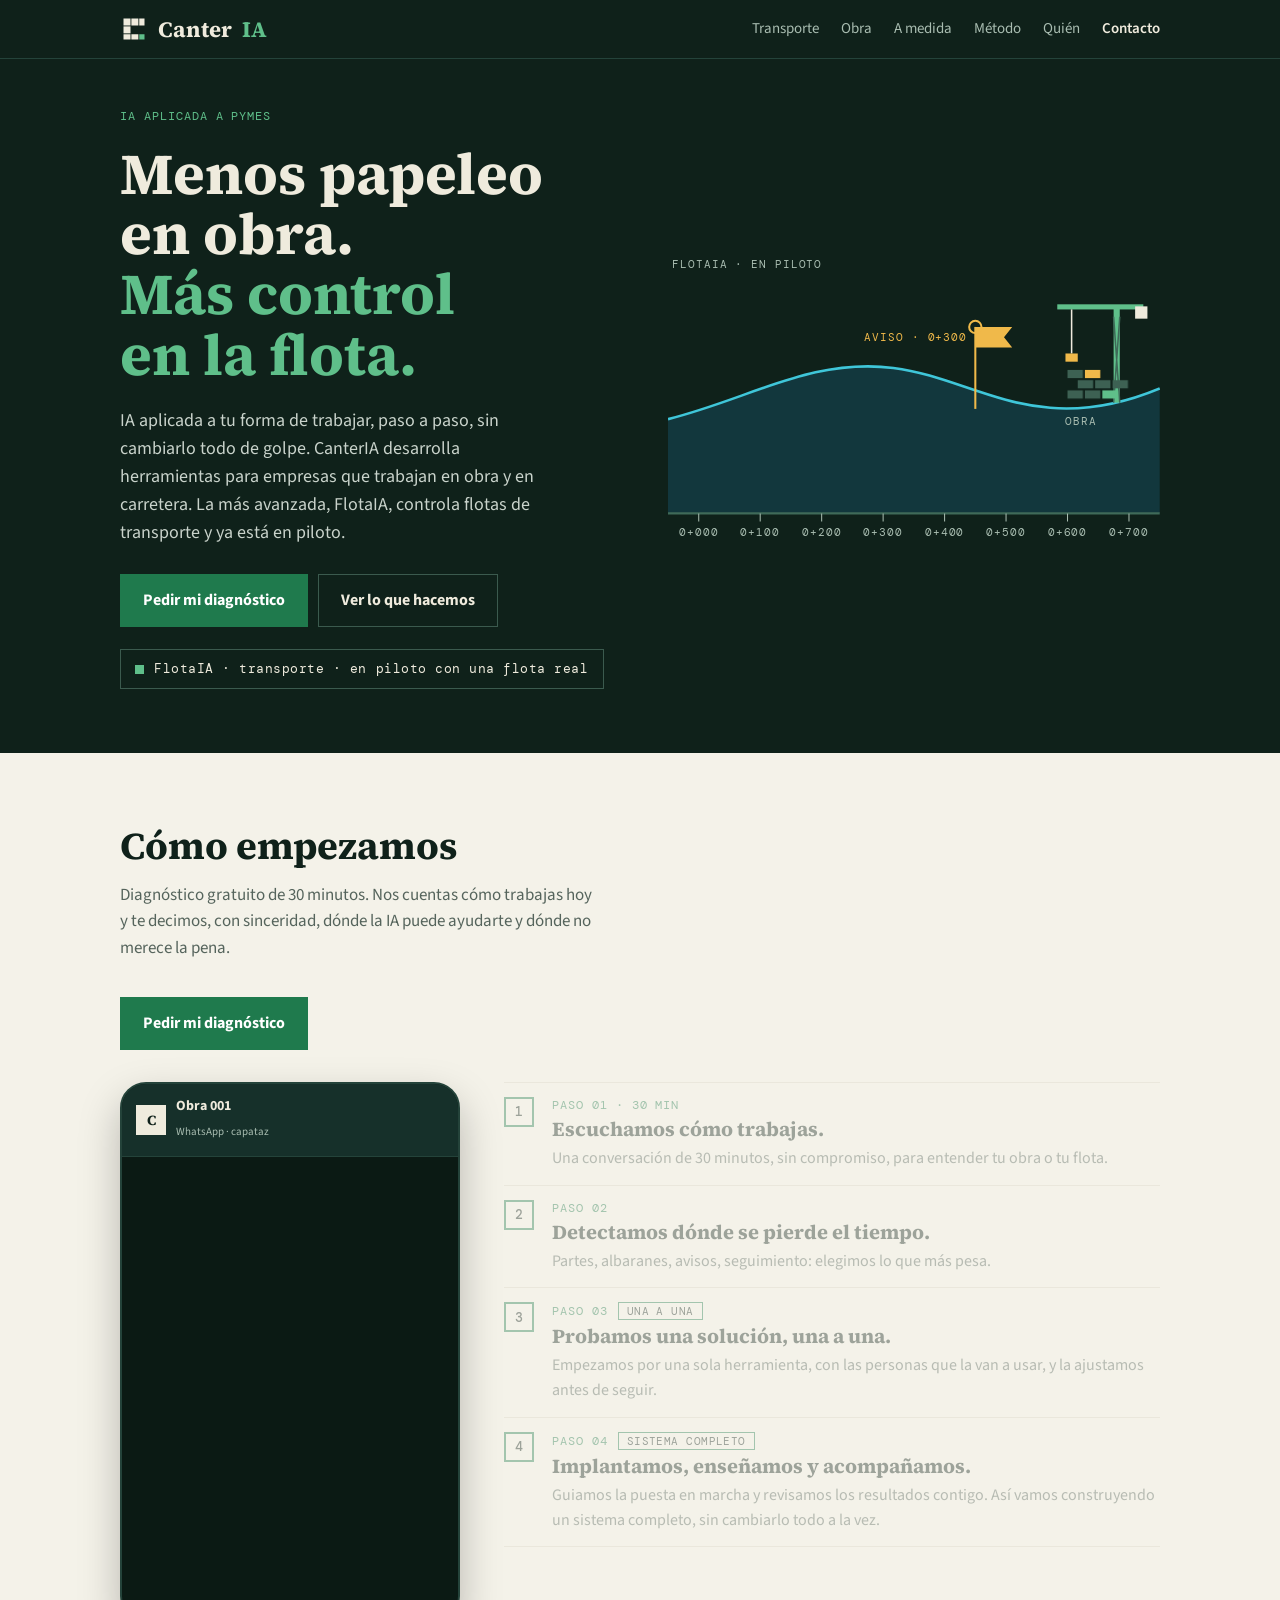
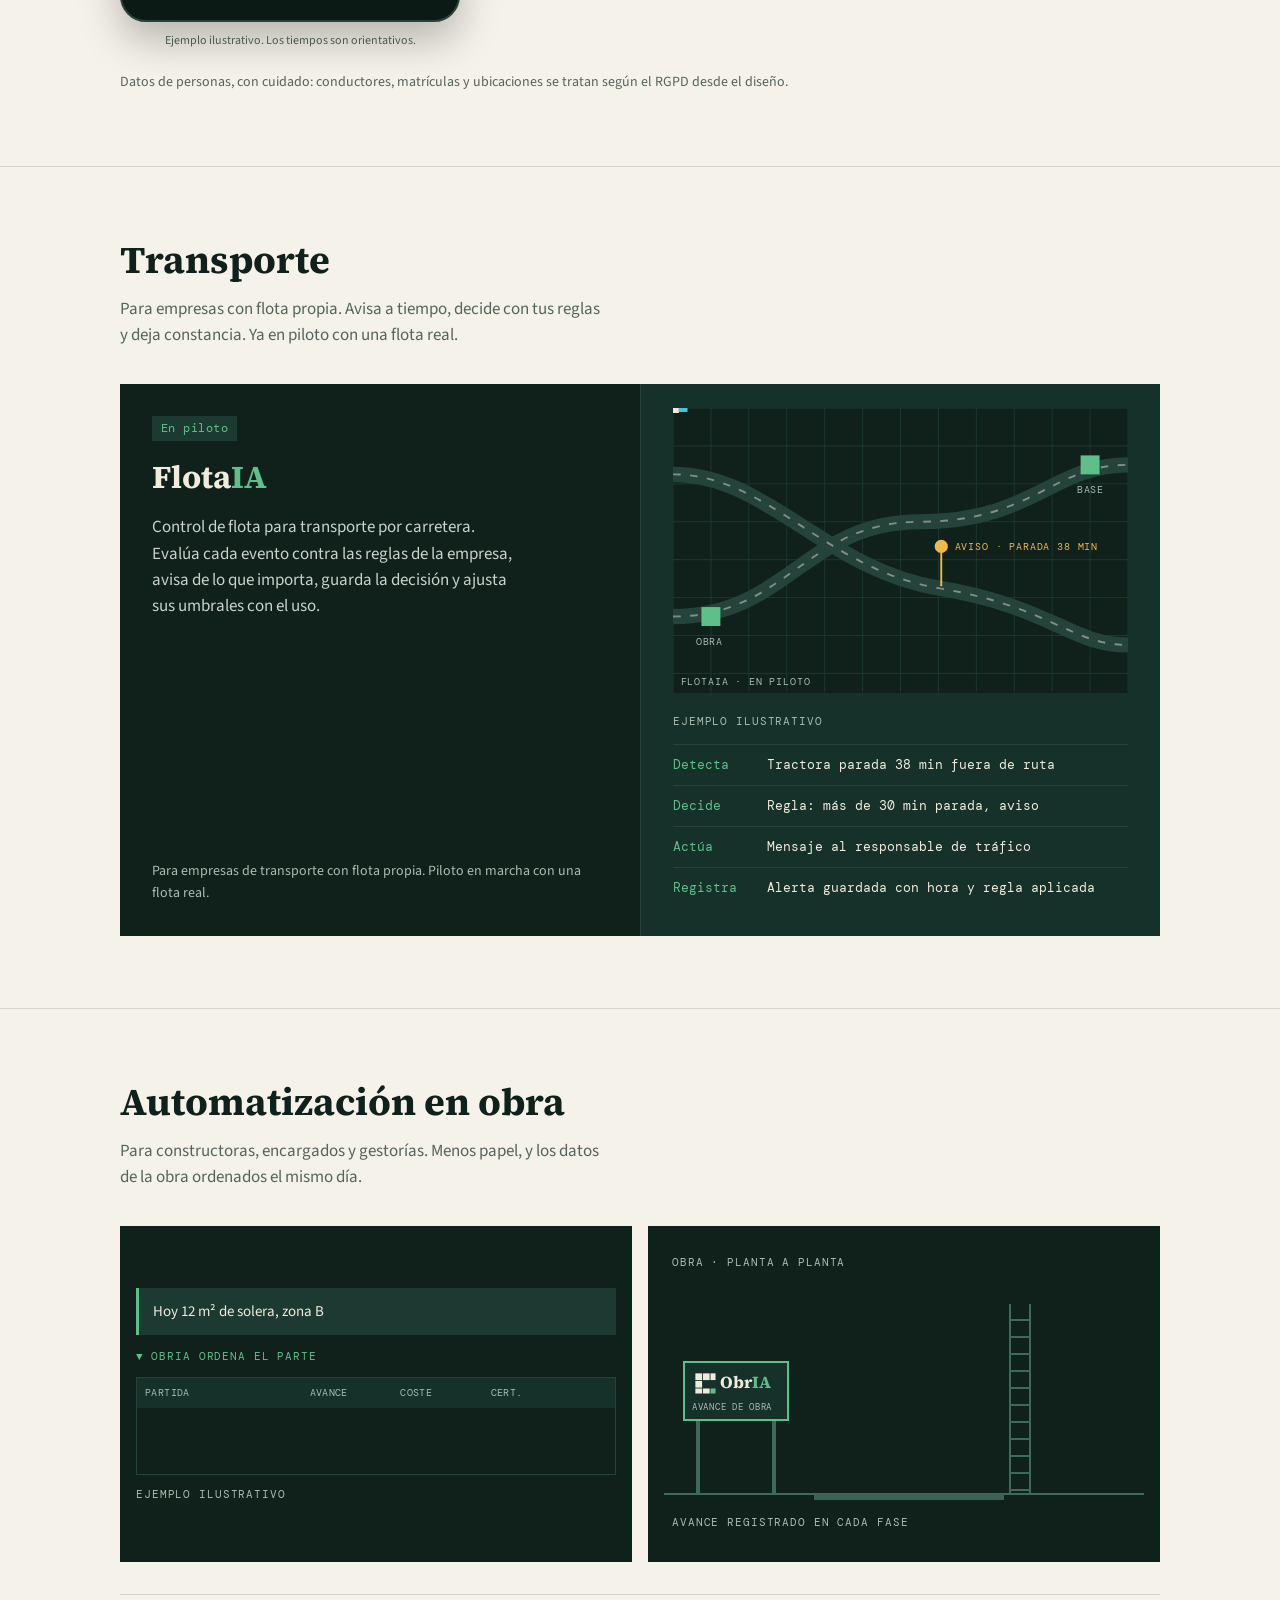
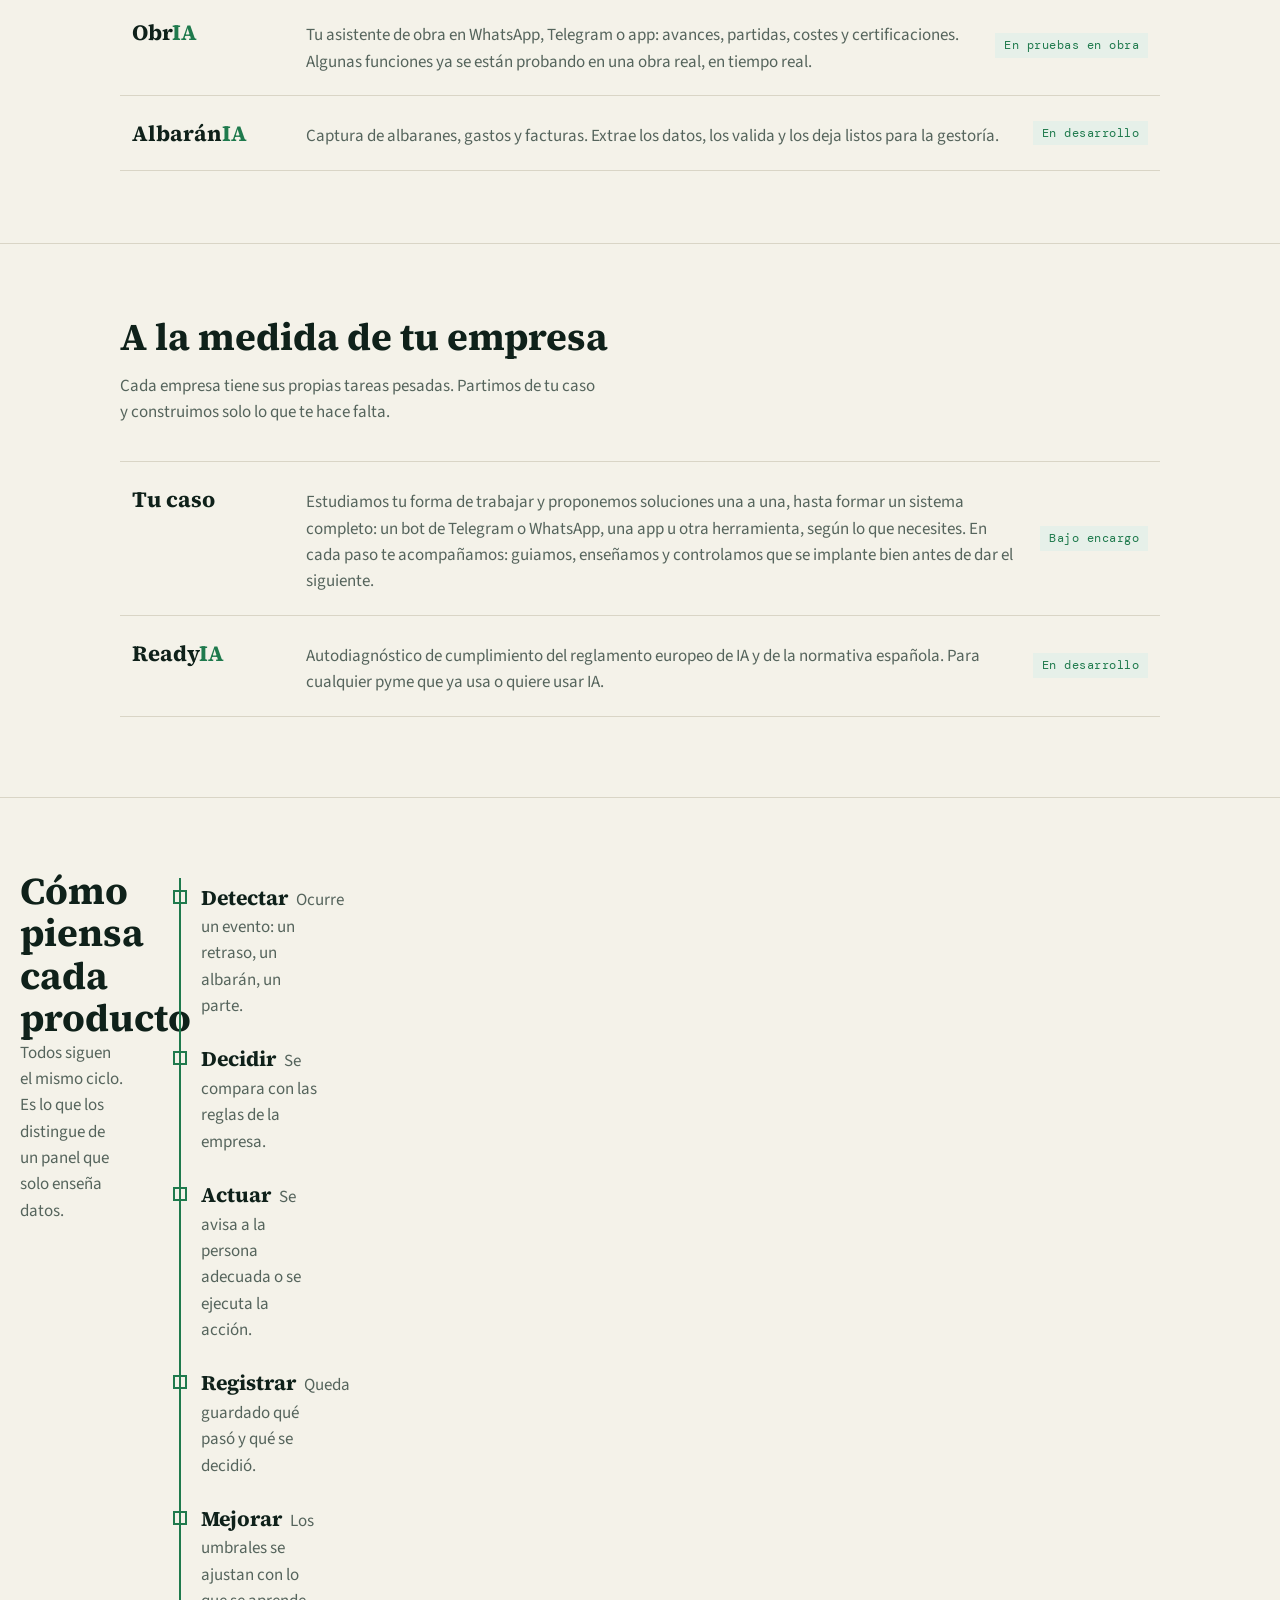
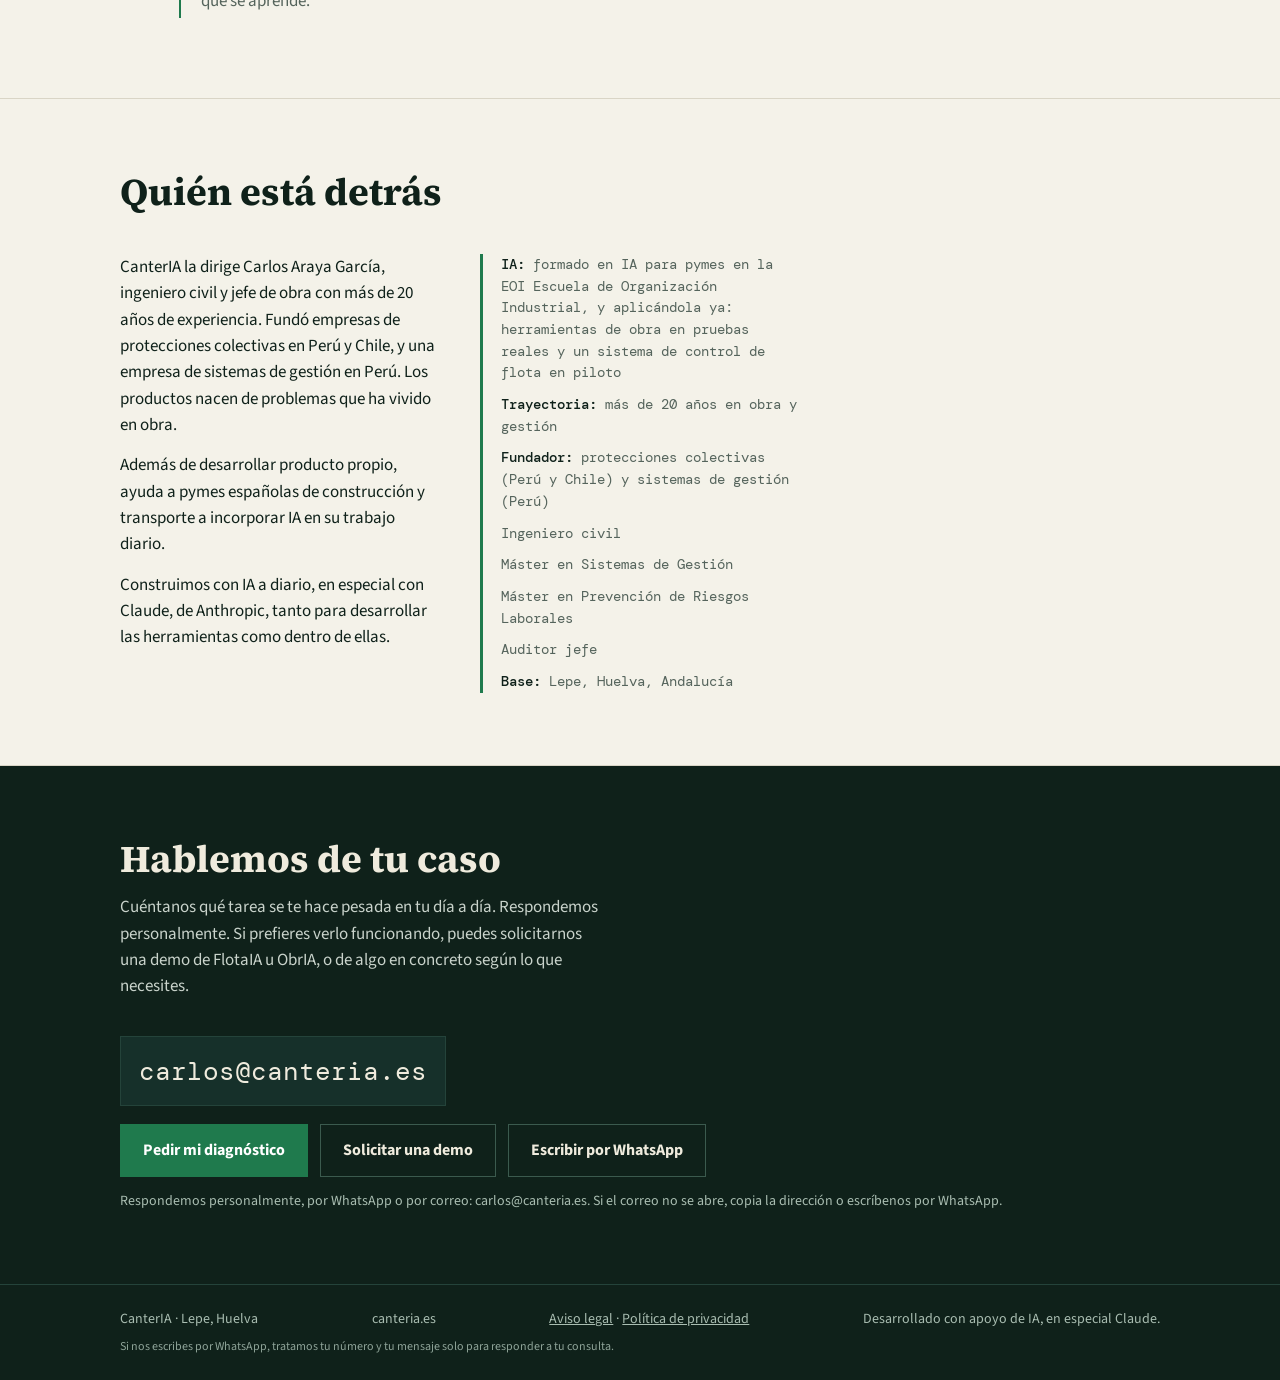
==== index.html @ fafd8ab0 "Web: sección 'Cómo empezamos' con escena animada (parte diario por WhatsApp) sincronizada con los 4 " ====
<!doctype html>
<html lang="es">
<head>
<meta charset="utf-8">
<meta name="viewport" content="width=device-width, initial-scale=1">

<style>body{margin:0}</style>
<meta name="description" content="CanterIA: inteligencia artificial aplicada a pymes. Menos papeleo en obra y más control en la flota, paso a paso y probado con quien lo usa.">
<meta name="theme-color" content="#0f211a">
<link rel="icon" type="image/svg+xml" href="data:image/svg+xml,%3Csvg xmlns=%22http://www.w3.org/2000/svg%22 viewBox=%220 0 64 64%22%3E%3Crect width=%2264%22 height=%2264%22 fill=%22%230f211a%22/%3E%3Cg fill=%22%23efebdd%22%3E%3Crect x=%228%22 y=%228%22 width=%2216%22 height=%2216%22/%3E%3Crect x=%2226%22 y=%228%22 width=%2216%22 height=%2216%22/%3E%3Crect x=%228%22 y=%2226%22 width=%2216%22 height=%2216%22/%3E%3Crect x=%228%22 y=%2244%22 width=%2216%22 height=%2212%22/%3E%3Crect x=%2226%22 y=%2244%22 width=%2216%22 height=%2212%22/%3E%3Crect x=%2244%22 y=%228%22 width=%2212%22 height=%2216%22/%3E%3Crect x=%2244%22 y=%2244%22 width=%2212%22 height=%2212%22 fill=%22%235fbf8a%22/%3E%3C/g%3E%3C/svg%3E">
<link rel="canonical" href="https://canteria.es/">
<meta property="og:type" content="website">
<meta property="og:locale" content="es_ES">
<meta property="og:site_name" content="CanterIA">
<meta property="og:title" content="CanterIA · IA aplicada a pymes">
<meta property="og:description" content="CanterIA: inteligencia artificial aplicada a pymes. Menos papeleo en obra y más control en la flota, paso a paso y probado con quien lo usa.">
<meta property="og:url" content="https://canteria.es/">
<meta property="og:image" content="https://canteria.es/og.png">
<meta property="og:image:width" content="1200">
<meta property="og:image:height" content="630">
<meta name="twitter:card" content="summary_large_image">
<title>CanterIA · IA aplicada a pymes</title>
<link rel="stylesheet" href="fonts/fonts.css">
<script>document.documentElement.classList.add('js');
(function(){ if (window.matchMedia && window.matchMedia('(prefers-reduced-motion: reduce)').matches) { var a=document.querySelectorAll('animateMotion'); for (var i=0;i<a.length;i++) a[i].parentNode.removeChild(a[i]); } })();
</script>
<style>
/* Concepto: obra y ruta. Un muro de sillares que se levanta y una ruta que lo une con la flota. Verde seguridad sobre bosque, papel cálido, esquinas rectas. */
:root {
  --bosque: #0f211a;
  --verde: #1f7a4d;
  --verde-claro: #5fbf8a;
  --cal: #efebdd;
  --bg: #f4f2e9;
  --surface: #ffffff;
  --border: #d9d5c6;
  --text: #0f211a;
  --text-2: #55645c;
  --accent-text: #1f7a4d;
  --chip-bg: #e6f0e9;
  --row-hover: #ebe8da;
  --serif: "Source Serif 4", Georgia, serif;
  --sans: "Source Sans 3", system-ui, sans-serif;
  --mono: "DM Mono", ui-monospace, monospace;
}
@media (prefers-color-scheme: dark) {
  :root:not([data-theme="light"]) {
    --bg: #0f211a; --surface: #16302a; --border: #24433a; --text: #efebdd;
    --text-2: #a9bdb1; --accent-text: #5fbf8a; --chip-bg: #1d3a32; --row-hover: #143027; color-scheme: dark;
  }
}
:root[data-theme="dark"] {
  --bg: #0f211a; --surface: #16302a; --border: #24433a; --text: #efebdd;
  --text-2: #a9bdb1; --accent-text: #5fbf8a; --chip-bg: #1d3a32; --row-hover: #143027; color-scheme: dark;
}
*, *::before, *::after { box-sizing: border-box; }
html { scroll-behavior: smooth; }
body { background: var(--bg); color: var(--text); font-family: var(--sans); font-size: 17px; line-height: 1.55; }
.wrap { max-width: 1080px; margin-inline: auto; padding-inline: 20px; }
a { color: inherit; }
:focus-visible { outline: 2px solid var(--verde-claro); outline-offset: 3px; }

/* Aparición al hacer scroll: solo se oculta si hay JS */
.js .reveal { opacity: 0; transform: translateY(14px); transition: opacity .6s ease, transform .6s ease; transition-delay: calc(var(--d, 0) * 90ms); }
.js .reveal.in { opacity: 1; transform: none; }

header.top { background: var(--bosque); color: var(--cal); position: sticky; top: env(safe-area-inset-top, 0px); z-index: 5; border-bottom: 1px solid #24433a; }
header.top .wrap { display: flex; align-items: center; justify-content: space-between; gap: 16px; padding-block: 12px; }
.logo { display: flex; align-items: center; gap: 10px; font-family: var(--serif); font-weight: 700; font-size: 22px; text-decoration: none; }
.logo svg { flex-shrink: 0; fill: var(--cal); }
.logo .acc { fill: var(--verde-claro); }
.logo b { color: var(--verde-claro); font-weight: 700; }
header.top nav { display: flex; gap: 22px; font-size: 15px; }
header.top nav a { text-decoration: none; color: #a9bdb1; transition: color .2s; }
header.top nav a:hover { color: var(--cal); }
@media (max-width: 560px) { header.top nav a:not(.cta-nav) { display: none; } }
.cta-nav { color: var(--cal) !important; font-weight: 600; }

/* Portada */
.hero { background: var(--bosque); color: var(--cal); padding-block: 48px 64px; overflow: hidden; }
.hero .wrap { display: grid; grid-template-columns: minmax(0, 1.05fr) minmax(0, 1fr); gap: 32px; align-items: center; }
@media (max-width: 820px) { .hero .wrap { grid-template-columns: minmax(0, 1fr); } }
.eyebrow { font-family: var(--mono); font-size: 12px; letter-spacing: .08em; text-transform: uppercase; color: var(--verde-claro); margin: 0 0 18px; }
.hero h1 { font-family: var(--serif); font-weight: 700; font-size: clamp(34px, 6.2vw, 58px); line-height: 1.04; margin: 0 0 22px; text-wrap: balance; }
.hero h1 span { display: block; }
.hero h1 span:last-child { color: var(--verde-claro); }
.hero p.lead { font-size: 18px; max-width: 48ch; color: #c9d3cb; margin: 0 0 28px; }
.btn { display: inline-block; background: var(--verde); color: #fff; font-weight: 700; font-size: 16px; padding: 13px 22px; text-decoration: none; border: 1px solid var(--verde); transition: background .2s, transform .2s, border-color .2s; }
.btn:hover { background: #196640; border-color: #196640; transform: translateY(-2px); }
.btn.ghost { background: transparent; color: var(--cal); border-color: #3b5a4e; }
.btn.ghost:hover { border-color: var(--cal); background: transparent; }
.hero .actions { display: flex; flex-wrap: wrap; gap: 10px; }
.scene { width: 100%; height: auto; display: block; }
.scene .blk { fill: #3d6153; transform-box: fill-box; transform-origin: center; }
.scene .blk.hi { fill: var(--verde-claro); }
.scene .blk.mid { fill: var(--verde); }
.scene .blk.amber { fill: #f0b94a; }
.scene .blk.cal { fill: #efebdd; }
.scene text { font-family: var(--mono); font-size: 11px; letter-spacing: .08em; fill: #a9bdb1; text-transform: uppercase; }
.scene .ground { stroke: #3f6a59; stroke-width: 2; }
.scene .road { fill: #1d3a30; }
.scene .center { stroke: #efebdd; opacity: .55; stroke-width: 2; stroke-dasharray: 12 14; animation: roll 1.2s linear infinite; }
.scene .trailer { fill: #efebdd; }
.scene .stripe { fill: var(--verde); }
.scene .cab { fill: #f0b94a; }
.scene .glass { fill: #0f211a; }
.scene .wheel { fill: #0f211a; stroke: #efebdd; stroke-width: 2.5; }
.scene .truck { animation: drive 13s linear infinite; }
.scene .pin { fill: #f0b94a; }
.scene .ring { fill: none; stroke: #f0b94a; stroke-width: 2; transform-box: fill-box; transform-origin: center; animation: ping 2.4s ease-out infinite; }
.scene .lead-line { stroke: #f0b94a; stroke-width: 2; }
.scene .alert-text { fill: #f0b94a; }
@keyframes lay { from { opacity: 0; transform: translateY(-14px); } to { opacity: 1; transform: none; } }
@keyframes pulse { 0%, 100% { opacity: 1; } 50% { opacity: .55; } }
@keyframes drive { from { transform: translate(-270px, 250px) scale(1.3); } to { transform: translate(520px, 250px) scale(1.3); } }
@keyframes roll { to { stroke-dashoffset: -26; } }
@keyframes ping { from { transform: scale(1); opacity: 1; } to { transform: scale(2.8); opacity: 0; } }
.js .scene .blk { animation: lay .55s cubic-bezier(.2,.7,.2,1) both; animation-delay: calc(var(--i) * 45ms + 250ms); }
.scene .blk.hi { animation-name: lay, pulse; animation-duration: .55s, 3.2s; animation-delay: calc(var(--i) * 45ms + 250ms), 2.6s; animation-iteration-count: 1, infinite; }
.flota-link { display: inline-flex; align-items: center; gap: 10px; margin-top: 22px; font-family: var(--mono); font-size: 13px; letter-spacing: .04em; color: var(--cal); text-decoration: none; border: 1px solid #3b5a4e; padding: 9px 14px; transition: border-color .2s, transform .2s; }
.flota-link:hover { border-color: var(--verde-claro); transform: translateX(3px); }
.flota-link i { width: 9px; height: 9px; background: var(--verde-claro); display: inline-block; }

section { padding-block: 72px; }
section + section { border-top: 1px solid var(--border); }
h2 { font-family: var(--serif); font-size: clamp(26px, 4.5vw, 38px); line-height: 1.12; margin: 0 0 14px; text-wrap: balance; }
.sub { color: var(--text-2); max-width: 60ch; margin: 0 0 36px; }

/* Qué hacemos: frase a la izquierda, tres líneas a la derecha */
.split { display: grid; grid-template-columns: minmax(0, 5fr) minmax(0, 7fr); gap: 48px; align-items: start; }
@media (max-width: 820px) { .split { grid-template-columns: minmax(0, 1fr); gap: 24px; } }
.split h2 { margin: 0; }
.lines > div { padding-block: 20px; border-top: 1px solid var(--border); }
.lines > div:first-child { border-top: 3px solid var(--verde); }
.lines strong { font-family: var(--serif); font-size: 20px; display: block; margin-bottom: 4px; }
.lines p { margin: 0; color: var(--text-2); max-width: 54ch; }

/* Producto principal con ejemplo */
.feature { display: grid; grid-template-columns: minmax(0, 1fr) minmax(0, 1fr); gap: 0; background: var(--bosque); color: var(--cal); }
@media (max-width: 820px) { .feature { grid-template-columns: minmax(0, 1fr); } }
.feature .txt { padding: 32px; display: flex; flex-direction: column; gap: 12px; }
.feature h3 { font-family: var(--serif); font-size: 32px; margin: 0; }
.feature h3 b { color: var(--verde-claro); font-weight: 700; }
.feature p { margin: 0; color: #c9d3cb; max-width: 46ch; }
.chip { align-self: flex-start; font-family: var(--mono); font-size: 12px; letter-spacing: .04em; padding: 3px 9px; background: var(--chip-bg); color: var(--accent-text); white-space: nowrap; }
.feature .chip { background: #1d3a32; color: var(--verde-claro); }
.feature .for { font-size: 14px; color: #a9bdb1; margin-top: auto; padding-top: 8px; }
.log .mapa { margin: -4px 0 20px; background: #0f211a; }
.log { background: #16302a; border-left: 1px solid #24433a; padding: 28px 32px; font-family: var(--mono); font-size: 13px; }
@media (max-width: 820px) { .log { border-left: 0; border-top: 1px solid #24433a; } }
.log .cap { color: #a9bdb1; letter-spacing: .08em; text-transform: uppercase; font-size: 11px; margin-bottom: 14px; }
.log .row { display: grid; grid-template-columns: 82px minmax(0, 1fr); gap: 12px; padding-block: 10px; border-top: 1px solid #24433a; }
.log .row:first-of-type { border-top: 0; }
.log .k { color: var(--verde-claro); }
.log .v { color: var(--cal); overflow-wrap: anywhere; }


.oa-grid { display: grid; grid-template-columns: minmax(0, 1fr) minmax(0, 1fr); gap: 16px; margin-bottom: 32px; }
@media (max-width: 820px) { .oa-grid { grid-template-columns: minmax(0, 1fr); } }
.oa-panel { background: var(--bosque); color: var(--cal); padding: 18px 16px; display: flex; align-items: center; justify-content: center; overflow: hidden; }
.oa-panel svg { width: 100%; height: auto; display: block; }
.oa-panel .t { font: 11px var(--mono); letter-spacing: .08em; fill: #a9bdb1; text-transform: uppercase; }
.oa-panel .chat { width: 100%; }
.oa-panel .bub { background: #1d3a32; border-left: 3px solid var(--verde-claro); padding: 12px 14px; font-size: 15px; display: block; max-width: 100%; }
.oa-panel .typ { display: block; overflow: hidden; white-space: nowrap; animation: ty 9s steps(28) infinite; }
@keyframes ty { 0% { width: 0; } 25%, 100% { width: 100%; } }
.oa-panel .arrow { font: 11px var(--mono); letter-spacing: .08em; text-transform: uppercase; color: var(--verde-claro); margin: 14px 0; }
.oa-panel .tbl { font: 13px var(--mono); border: 1px solid #24433a; }
.oa-panel .th, .oa-panel .tr { display: grid; grid-template-columns: 1.5fr .8fr .8fr 1.1fr; gap: 6px; padding: 9px 8px; font-size: 11px; }
.oa-panel .th { color: #a9bdb1; text-transform: uppercase; font-size: 9.5px; letter-spacing: .04em; background: #16302a; }
.oa-panel .tr { border-top: 1px solid #24433a; opacity: 0; animation: rw 9s ease infinite; }
.oa-panel .r2 { animation-delay: 1.4s; }
.oa-panel .pend { color: #f0b94a; } .oa-panel .ok { color: var(--verde-claro); }
@keyframes rw { 0%, 22% { opacity: 0; transform: translateY(8px); } 32%, 92% { opacity: 1; transform: none; } 100% { opacity: 0; } }
.oa-panel .cap { font: 11px var(--mono); letter-spacing: .08em; text-transform: uppercase; color: #a9bdb1; margin-top: 12px; }
@media (prefers-reduced-motion: reduce) { .oa-panel .typ { animation: none; width: auto; } .oa-panel .tr { animation: none; opacity: 1; } }

/* Resto de productos en filas */
.rows { margin-top: 8px; }
.prow { display: grid; grid-template-columns: 150px minmax(0, 1fr) auto; gap: 8px 24px; align-items: baseline; padding: 20px 12px; border-bottom: 1px solid var(--border); transition: background .25s, padding-left .25s; }
.prow:first-child { border-top: 1px solid var(--border); }
.prow:hover { background: var(--row-hover); padding-left: 20px; }
.prow h3 { font-family: var(--serif); font-size: 22px; margin: 0; }
.prow h3 b { color: var(--accent-text); font-weight: 700; }
.prow p { margin: 0; color: var(--text-2); }
.prow .chip { align-self: center; }
@media (max-width: 640px) { .prow { grid-template-columns: minmax(0, 1fr); gap: 6px; } .prow .chip { order: -1; } }

/* Método: línea vertical que se dibuja */
.steps { list-style: none; margin: 0; padding: 0 0 0 28px; position: relative; max-width: 640px; }
.steps::before { content: ""; position: absolute; left: 6px; top: 8px; bottom: 8px; width: 2px; background: var(--border); }
.steps::after { content: ""; position: absolute; left: 6px; top: 8px; bottom: 8px; width: 2px; background: var(--verde); transform: scaleY(0); transform-origin: top; transition: transform 1.6s ease .2s; }
.steps.in::after { transform: scaleY(1); }
html:not(.js) .steps::after { transform: scaleY(1); }
.steps li { position: relative; padding-block: 12px; }
.steps li::before { content: ""; position: absolute; left: -28px; top: 20px; width: 14px; height: 14px; background: var(--bg); border: 2px solid var(--verde); }
.steps strong { font-family: var(--serif); font-size: 21px; margin-right: 8px; }
.steps span { color: var(--text-2); }

/* Método: escena animada (móvil con WhatsApp + 4 pasos) en el CSS de #metodo */
.about { display: grid; grid-template-columns: repeat(auto-fit, minmax(280px, 1fr)); gap: 40px; align-items: start; }
.about h2 { grid-column: 1 / -1; margin: 0; }
.about p { margin: 0 0 14px; max-width: 58ch; }
.facts { border-left: 3px solid var(--verde); padding-left: 18px; font-family: var(--mono); font-size: 14px; color: var(--text-2); display: grid; gap: 10px; }
.facts b { color: var(--text); font-weight: 500; }

.contact { background: var(--bosque); color: var(--cal); }
.contact h2 { color: var(--cal); }
.contact .sub { color: #c9d3cb; }
.mail { font-family: var(--mono); font-size: clamp(18px, 4vw, 26px); background: #16302a; border: 1px solid #24433a; padding: 14px 18px; display: inline-block; max-width: 100%; overflow-wrap: anywhere; text-decoration: none; color: var(--cal); transition: border-color .2s, transform .2s; }
.mail:hover { border-color: var(--verde-claro); transform: translateY(-2px); }
.contact .note { font-size: 14px; color: #a9bdb1; margin: 14px 0 0; }
footer { background: var(--bosque); color: #a9bdb1; font-size: 14px; padding-block: 24px; border-top: 1px solid #24433a; }
footer .wrap { display: flex; flex-wrap: wrap; gap: 8px 24px; justify-content: space-between; }
footer .wa-legal { flex: 0 0 100%; font-size: 12px; line-height: 1.4; color: #8ea398; }

@media (prefers-reduced-motion: reduce) {
  html { scroll-behavior: auto; }
  .js .reveal { opacity: 1; transform: none; transition: none; }
  .js .scene .blk, .scene .blk.hi, .scene .truck, .scene .center, .scene .ring { animation: none; }
  .scene .truck { transform: translate(130px, 250px) scale(1.3); }
  .steps::after { transition: none; transform: scaleY(1); }
  .btn, .mail, .prow { transition: none; }
}

#metodo{display:grid;gap:28px;align-items:start;margin-top:8px}
@media(min-width:820px){#metodo{grid-template-columns:340px minmax(0,1fr);gap:44px}}
#metodo .phone{--surface:#16302a;--border:#24433a;--t2:#a9bdb1;--cal:#efebdd;--vc:#5fbf8a;--v:#1f7a4d;--am:#f0b94a;--bosque:#0f211a;--text:#efebdd;position:relative;width:100%;max-width:340px;height:540px;margin:0 auto;background:#0b1a14;color:var(--cal);border:2px solid var(--border);border-radius:26px;overflow:hidden;box-shadow:0 18px 40px rgba(0,0,0,.25)}
#metodo .top{display:flex;gap:10px;align-items:center;padding:12px 14px;background:var(--surface);border-bottom:1px solid var(--border)}
#metodo .top b{display:block;font-size:14px}#metodo .top small{color:var(--t2);font-size:11px}
#metodo .av{width:30px;height:30px;background:var(--cal);color:var(--bosque);display:grid;place-items:center;font:700 14px var(--serif)}
#metodo .hudrow{position:absolute;right:12px;top:48px;height:16px;width:140px;pointer-events:none}
#metodo .hud{position:absolute;right:0;top:0;font:500 10px var(--mono);letter-spacing:.1em;color:var(--vc);opacity:0}
#metodo .b{position:absolute;left:14px;right:14px;background:var(--surface);border:1px solid var(--border);padding:10px 12px;font-size:13.5px;opacity:0}
#metodo .b p{margin:8px 0 0;color:var(--cal)}
#metodo .b1{top:76px;border-radius:12px 12px 12px 2px}
#metodo .b2{top:190px;width:150px;right:auto;border-radius:12px 12px 12px 2px}
#metodo .b2 small{display:block;margin-top:6px;color:var(--t2);font-size:11px}
#metodo .voice{display:flex;align-items:center;gap:8px}#metodo .voice small{color:var(--t2);font:11px var(--mono)}
#metodo .play{width:0;height:0;border-left:11px solid var(--vc);border-top:7px solid transparent;border-bottom:7px solid transparent}
#metodo .wave{display:flex;align-items:center;gap:2px;height:20px;flex:1}
#metodo .wave i{display:block;width:3px;background:var(--vc);animation:mt_w 1s ease-in-out infinite}
@keyframes mt_w{0%,100%{transform:scaleY(.45)}50%{transform:scaleY(1)}}
#metodo .alb{background:var(--cal);color:var(--bosque);padding:8px;display:grid;gap:5px;transform:rotate(-2deg)}
#metodo .alb b{font:500 10px var(--mono);letter-spacing:.1em}#metodo .alb i{display:block;height:4px;background:#9aa597;width:100%}
#metodo .hl{padding:0 3px}
#metodo .tag{position:absolute;left:14px;right:14px;top:300px;border:1px dashed var(--am);color:var(--am);padding:10px 12px;font-size:13px;opacity:0}
#metodo .tag b{font:500 15px var(--mono)}
#metodo .dots{position:absolute;left:14px;top:300px;display:flex;gap:5px;background:var(--surface);padding:10px 14px;border:1px solid var(--border);opacity:0}
#metodo .dots i{width:7px;height:7px;background:var(--vc);animation:mt_dt .8s infinite}#metodo .dots i:nth-child(2){animation-delay:.15s}#metodo .dots i:nth-child(3){animation-delay:.3s}
@keyframes mt_dt{0%,100%{opacity:.25}50%{opacity:1}}
#metodo .card{position:absolute;left:14px;right:14px;top:290px;opacity:0}
#metodo .cu{background:var(--cal);color:var(--bosque);padding:10px 14px 34px;position:relative;box-shadow:0 8px 20px rgba(0,0,0,.3)}
#metodo .ct{display:flex;justify-content:space-between;align-items:center;margin-bottom:6px;border-bottom:2px solid var(--bosque);padding-bottom:6px}
#metodo .ct b{font:500 12px var(--mono);letter-spacing:.12em}#metodo .ms{font:11px var(--mono);color:var(--v);opacity:0}
#metodo .rw{display:flex;justify-content:space-between;margin:0;padding:5px 0;border-bottom:1px solid #cfcab8;font-size:13.5px;opacity:0;color:var(--bosque)}
#metodo .rw span{color:#4d5a50}#metodo .rw b{font-weight:600}
#metodo .stamp{position:absolute;right:12px;bottom:6px;border:2px solid var(--v);color:var(--v);font:500 12px var(--mono);padding:1px 8px;transform:rotate(-8deg);opacity:0}
#metodo .chips{position:absolute;left:14px;right:14px;top:326px;display:grid;grid-template-columns:1fr 1fr;gap:8px}
#metodo .chip2{background:var(--surface);border:1px solid var(--vc);padding:8px 10px;font:12px var(--mono);opacity:0;display:flex;gap:8px;align-items:center}
#metodo .chip2::before{content:"";width:8px;height:8px;background:var(--vc)}
#metodo .kpi{position:absolute;left:14px;right:14px;top:420px;background:var(--surface);border:1px solid var(--border);padding:12px 14px;opacity:0}
#metodo .kl{display:flex;justify-content:space-between;font-size:13px;color:var(--t2);margin-bottom:8px}#metodo .kl b{font:500 22px var(--mono);color:var(--cal);margin-left:4px}
#metodo .ahora b{color:var(--vc)}
#metodo .trk{height:10px;background:#0b1a14}#metodo .bar{height:100%;width:100%;background:var(--vc)}
#metodo .pasos{list-style:none;margin:0;padding:0}
#metodo .paso{display:grid;grid-template-columns:34px minmax(0,1fr);gap:14px;padding:14px 0;border-top:1px solid var(--border)}#metodo .paso:last-child{border-bottom:1px solid var(--border)}
#metodo .n{width:30px;height:30px;border:2px solid var(--verde);display:grid;place-items:center;font:500 13px var(--mono)}
#metodo .tag2{font:12px var(--mono);letter-spacing:.08em;text-transform:uppercase;color:var(--accent-text);margin:0 0 4px;display:flex;gap:10px;align-items:center;flex-wrap:wrap}
#metodo .chip{border:1px solid var(--verde);padding:1px 8px;font-size:11px;color:var(--text);background:none}
#metodo h3{font-family:var(--serif);font-size:20px;line-height:1.25;margin:0 0 4px}#metodo .d{margin:0;color:var(--text-2);font-size:16px}
#metodo .ej{margin:10px auto 0;max-width:340px;font-size:12px;color:var(--text-2);text-align:center}
#metodo .b,#metodo .hl,#metodo .hd,#metodo .tag,#metodo .dots,#metodo .card,#metodo .cu,#metodo .rw,#metodo .stamp,#metodo .ms,#metodo .chip2,#metodo .kpi,#metodo .bar,#metodo .hud,#metodo .paso,#metodo .n{animation-duration:28.0s;animation-iteration-count:infinite;animation-fill-mode:both;animation-timing-function:linear}
.js #metodo:not(.in) *{animation-play-state:paused}
@media(prefers-reduced-motion:reduce){#metodo *{animation:none!important}
#metodo .b,#metodo .tag,#metodo .dots,#metodo .hud{display:none}#metodo .cu{transform:translateY(-212px)}#metodo .card,#metodo .rw,#metodo .ms,#metodo .stamp,#metodo .chip2,#metodo .kpi{opacity:1}#metodo .bar{width:5%}#metodo .paso{opacity:1}}
@keyframes mt_b1{0.000%{opacity:0;transform:translateY(10px)}2.143%{opacity:0;transform:translateY(10px)}3.929%{opacity:1;transform:none}68.929%{opacity:1;transform:none}70.357%{opacity:0;transform:translateY(10px)}100.000%{opacity:0;transform:translateY(10px)}}@keyframes mt_b2{0.000%{opacity:0;transform:translateY(10px)}11.429%{opacity:0;transform:translateY(10px)}13.214%{opacity:1;transform:none}68.929%{opacity:1;transform:none}70.357%{opacity:0;transform:translateY(10px)}100.000%{opacity:0;transform:translateY(10px)}}@keyframes mt_h1{0.000%{background:transparent;color:inherit}25.000%{background:transparent;color:inherit}26.429%{background:#f0b94a;color:#0f211a}46.429%{background:#f0b94a;color:#0f211a}47.857%{background:transparent;color:inherit}100.000%{background:transparent;color:inherit}}@keyframes mt_h2{0.000%{background:transparent;color:inherit}28.214%{background:transparent;color:inherit}29.643%{background:#f0b94a;color:#0f211a}46.429%{background:#f0b94a;color:#0f211a}47.857%{background:transparent;color:inherit}100.000%{background:transparent;color:inherit}}@keyframes mt_h3{0.000%{background:transparent;color:inherit}31.429%{background:transparent;color:inherit}32.857%{background:#f0b94a;color:#0f211a}46.429%{background:#f0b94a;color:#0f211a}47.857%{background:transparent;color:inherit}100.000%{background:transparent;color:inherit}}@keyframes mt_hd{0.000%{opacity:0;transform:translateY(8px)}35.000%{opacity:0;transform:translateY(8px)}36.786%{opacity:1;transform:none}47.143%{opacity:1;transform:none}48.571%{opacity:0;transform:translateY(8px)}100.000%{opacity:0;transform:translateY(8px)}}@keyframes mt_tag{0.000%{opacity:0;transform:translateY(8px)}35.000%{opacity:0;transform:translateY(8px)}36.786%{opacity:1;transform:none}47.143%{opacity:1;transform:none}48.571%{opacity:0;transform:translateY(8px)}100.000%{opacity:0;transform:translateY(8px)}}@keyframes mt_dots{0.000%{opacity:0}47.143%{opacity:0}47.857%{opacity:1}50.714%{opacity:1}52.143%{opacity:0}100.000%{opacity:0}}@keyframes mt_card{0.000%{opacity:0;transform:translateY(8px)}50.357%{opacity:0;transform:translateY(8px)}52.143%{opacity:1;transform:translateY(0)}98.214%{opacity:1;transform:translateY(0)}99.643%{opacity:0;transform:translateY(8px)}100.000%{opacity:0;transform:translateY(8px)}}@keyframes mt_cardup{0.000%{transform:translateY(0)}50.357%{transform:translateY(0)}70.000%{transform:translateY(0)}73.571%{transform:translateY(-212px)}98.214%{transform:translateY(-212px)}100.000%{transform:translateY(0)}}@keyframes mt_r0{0.000%{opacity:0}53.214%{opacity:0}54.464%{opacity:1}98.214%{opacity:1}99.643%{opacity:0}100.000%{opacity:0}}@keyframes mt_r1{0.000%{opacity:0}56.071%{opacity:0}57.321%{opacity:1}98.214%{opacity:1}99.643%{opacity:0}100.000%{opacity:0}}@keyframes mt_r2{0.000%{opacity:0}58.929%{opacity:0}60.179%{opacity:1}98.214%{opacity:1}99.643%{opacity:0}100.000%{opacity:0}}@keyframes mt_r3{0.000%{opacity:0}61.786%{opacity:0}63.036%{opacity:1}98.214%{opacity:1}99.643%{opacity:0}100.000%{opacity:0}}@keyframes mt_r4{0.000%{opacity:0}64.643%{opacity:0}65.893%{opacity:1}98.214%{opacity:1}99.643%{opacity:0}100.000%{opacity:0}}@keyframes mt_stamp{0.000%{opacity:0;transform:scale(2)}67.500%{opacity:0;transform:scale(2)}68.571%{opacity:1;transform:scale(1)}98.214%{opacity:1;transform:scale(1)}99.643%{opacity:0;transform:scale(2)}100.000%{opacity:0;transform:scale(2)}}@keyframes mt_ms{0.000%{opacity:0}67.857%{opacity:0}68.929%{opacity:1}98.214%{opacity:1}99.643%{opacity:0}100.000%{opacity:0}}@keyframes mt_c0{0.000%{opacity:0;transform:translateY(10px)}75.000%{opacity:0;transform:translateY(10px)}76.429%{opacity:1;transform:none}98.214%{opacity:1;transform:none}99.643%{opacity:0;transform:translateY(10px)}100.000%{opacity:0;transform:translateY(10px)}}@keyframes mt_c1{0.000%{opacity:0;transform:translateY(10px)}77.143%{opacity:0;transform:translateY(10px)}78.571%{opacity:1;transform:none}98.214%{opacity:1;transform:none}99.643%{opacity:0;transform:translateY(10px)}100.000%{opacity:0;transform:translateY(10px)}}@keyframes mt_c2{0.000%{opacity:0;transform:translateY(10px)}79.286%{opacity:0;transform:translateY(10px)}80.714%{opacity:1;transform:none}98.214%{opacity:1;transform:none}99.643%{opacity:0;transform:translateY(10px)}100.000%{opacity:0;transform:translateY(10px)}}@keyframes mt_c3{0.000%{opacity:0;transform:translateY(10px)}81.429%{opacity:0;transform:translateY(10px)}82.857%{opacity:1;transform:none}98.214%{opacity:1;transform:none}99.643%{opacity:0;transform:translateY(10px)}100.000%{opacity:0;transform:translateY(10px)}}@keyframes mt_kpi{0.000%{opacity:0;transform:translateY(10px)}84.286%{opacity:0;transform:translateY(10px)}86.429%{opacity:1;transform:none}98.214%{opacity:1;transform:none}99.643%{opacity:0;transform:translateY(10px)}100.000%{opacity:0;transform:translateY(10px)}}@keyframes mt_bar{0.000%{width:100%}84.286%{width:100%}90.000%{width:5%}98.214%{width:5%}100.000%{width:100%}}@keyframes mt_pulsek{0.000%{box-shadow:0 0 0 0 rgba(95,191,138,0)}90.000%{box-shadow:0 0 0 0 rgba(95,191,138,.7)}95.000%{box-shadow:0 0 0 14px rgba(95,191,138,0)}100.000%{box-shadow:0 0 0 0 rgba(95,191,138,0)}}@keyframes mt_hud0{0.000%{opacity:1}1.071%{opacity:1}22.143%{opacity:1}23.214%{opacity:0}100.000%{opacity:0}}@keyframes mt_st0{0.000%{opacity:1}21.786%{opacity:1}23.214%{opacity:.38}100.000%{opacity:.38}}@keyframes mt_nm0{0.000%{background:var(--verde);color:#fff}23.179%{background:var(--verde);color:#fff}23.929%{background:transparent;color:var(--text)}100.000%{background:transparent;color:var(--text)}}@keyframes mt_hud1{0.000%{opacity:0}23.214%{opacity:0}24.286%{opacity:1}45.357%{opacity:1}46.429%{opacity:0}100.000%{opacity:0}}@keyframes mt_st1{0.000%{opacity:.38}23.179%{opacity:.38}24.286%{opacity:1}45.000%{opacity:1}46.429%{opacity:.38}100.000%{opacity:.38}}@keyframes mt_nm1{0.000%{background:transparent;color:var(--text)}23.179%{background:transparent;color:var(--text)}24.286%{background:var(--verde);color:#fff}46.393%{background:var(--verde);color:#fff}47.143%{background:transparent;color:var(--text)}100.000%{background:transparent;color:var(--text)}}@keyframes mt_hud2{0.000%{opacity:0}46.429%{opacity:0}47.500%{opacity:1}68.571%{opacity:1}69.643%{opacity:0}100.000%{opacity:0}}@keyframes mt_st2{0.000%{opacity:.38}46.393%{opacity:.38}47.500%{opacity:1}68.214%{opacity:1}69.643%{opacity:.38}100.000%{opacity:.38}}@keyframes mt_nm2{0.000%{background:transparent;color:var(--text)}46.393%{background:transparent;color:var(--text)}47.500%{background:var(--verde);color:#fff}69.607%{background:var(--verde);color:#fff}70.357%{background:transparent;color:var(--text)}100.000%{background:transparent;color:var(--text)}}@keyframes mt_hud3{0.000%{opacity:0}69.643%{opacity:0}70.714%{opacity:1}97.857%{opacity:1}99.643%{opacity:0}100.000%{opacity:0}}@keyframes mt_st3{0.000%{opacity:.38}69.607%{opacity:.38}70.714%{opacity:1}96.786%{opacity:1}98.214%{opacity:.38}100.000%{opacity:.38}}@keyframes mt_nm3{0.000%{background:transparent;color:var(--text)}69.607%{background:transparent;color:var(--text)}70.714%{background:var(--verde);color:#fff}98.179%{background:var(--verde);color:#fff}98.929%{background:transparent;color:var(--text)}100.000%{background:transparent;color:var(--text)}}</style>

<header class="top">
  <div class="wrap">
    <a class="logo" href="#top" aria-label="CanterIA, inicio">
      <svg width="28" height="28" viewBox="0 0 64 64" aria-hidden="true">
        <rect x="8" y="8" width="16" height="16"/><rect x="26" y="8" width="16" height="16"/>
        <rect x="8" y="26" width="16" height="16"/><rect x="8" y="44" width="16" height="12"/>
        <rect x="26" y="44" width="16" height="12"/><rect x="44" y="8" width="12" height="16"/>
        <rect class="acc" x="44" y="44" width="12" height="12"/>
      </svg>
      Canter<b>IA</b>
    </a>
    <nav aria-label="Principal">
      <a href="#transporte">Transporte</a>
      <a href="#obra">Obra</a>
      <a href="#medida">A medida</a>
      <a href="#metodo">Método</a>
      <a href="#quien">Quién</a>
      <a class="cta-nav" href="#contacto">Contacto</a>
    </nav>
  </div>
</header>

<main id="top">
  <div class="hero">
    <div class="wrap">
      <div>
        <p class="eyebrow">IA aplicada a pymes</p>
        <h1><span>Menos papeleo en obra.</span><span>Más control en la flota.</span></h1>
        <p class="lead">IA aplicada a tu forma de trabajar, paso a paso, sin cambiarlo todo de golpe. CanterIA desarrolla herramientas para empresas que trabajan en obra y en carretera. La más avanzada, FlotaIA, controla flotas de transporte y ya está en piloto.</p>
        <div class="actions">
          <a class="btn" href="mailto:carlos@canteria.es?subject=Diagn%C3%B3stico%20gratuito">Pedir mi diagnóstico</a>
          <a class="btn ghost" href="#transporte">Ver lo que hacemos</a>
        </div>
        <a class="flota-link" href="#transporte"><i></i>FlotaIA · transporte · en piloto con una flota real</a>
      </div>
      <svg class="scene" viewBox="0 0 480 300" role="img" aria-label="Perfil de una carretera con un camión en marcha y un aviso de la plataforma FlotaIA">
<style>.rtruck{animation:rdrive 13s linear infinite}@keyframes rdrive{0.0%{transform:translate(0.0px,170.0px) rotate(-14.7deg);opacity:1;}2.5%{transform:translate(9.9px,167.4px) rotate(-15.3deg);opacity:1;}5.0%{transform:translate(19.6px,164.6px) rotate(-16.5deg);opacity:1;}7.5%{transform:translate(29.1px,161.7px) rotate(-17.5deg);opacity:1;}10.0%{transform:translate(38.5px,158.7px) rotate(-18.3deg);opacity:1;}12.5%{transform:translate(47.8px,155.5px) rotate(-19.0deg);opacity:1;}15.0%{transform:translate(56.9px,152.3px) rotate(-19.4deg);opacity:1;}17.5%{transform:translate(65.9px,149.1px) rotate(-19.7deg);opacity:1;}20.0%{transform:translate(74.8px,145.9px) rotate(-19.7deg);opacity:1;}22.5%{transform:translate(83.7px,142.8px) rotate(-19.6deg);opacity:1;}25.0%{transform:translate(92.5px,139.6px) rotate(-19.2deg);opacity:1;}27.5%{transform:translate(101.2px,136.6px) rotate(-18.6deg);opacity:1;}30.0%{transform:translate(110.0px,133.8px) rotate(-17.8deg);opacity:1;}32.5%{transform:translate(118.8px,131.0px) rotate(-16.7deg);opacity:1;}35.0%{transform:translate(127.5px,128.5px) rotate(-15.5deg);opacity:1;}37.5%{transform:translate(136.3px,126.2px) rotate(-14.0deg);opacity:1;}40.0%{transform:translate(145.2px,124.1px) rotate(-12.3deg);opacity:1;}42.5%{transform:translate(154.1px,122.3px) rotate(-10.4deg);opacity:1;}45.0%{transform:translate(163.1px,120.8px) rotate(-8.3deg);opacity:1;}47.5%{transform:translate(172.2px,119.6px) rotate(-6.0deg);opacity:1;}50.0%{transform:translate(181.5px,118.8px) rotate(-3.6deg);opacity:1;}52.5%{transform:translate(190.9px,118.5px) rotate(-1.0deg);opacity:1;}55.0%{transform:translate(200.4px,118.5px) rotate(1.6deg);opacity:1;}57.5%{transform:translate(210.1px,119.0px) rotate(4.4deg);opacity:1;}60.0%{transform:translate(220.0px,120.0px) rotate(5.7deg);opacity:1;}62.5%{transform:translate(220.0px,120.0px) rotate(8.6deg);opacity:1;}65.0%{transform:translate(229.9px,121.5px) rotate(10.0deg);opacity:1;}67.5%{transform:translate(239.6px,123.4px) rotate(12.5deg);opacity:1;}70.0%{transform:translate(249.2px,125.8px) rotate(14.6deg);opacity:1;}72.5%{transform:translate(258.7px,128.4px) rotate(16.3deg);opacity:1;}75.0%{transform:translate(268.1px,131.3px) rotate(17.6deg);opacity:1;}77.5%{transform:translate(277.5px,134.4px) rotate(18.4deg);opacity:1;}80.0%{transform:translate(286.9px,137.5px) rotate(18.7deg);opacity:1;}82.5%{transform:translate(296.3px,140.7px) rotate(18.6deg);opacity:1;}85.0%{transform:translate(305.8px,143.9px) rotate(18.1deg);opacity:1;}87.5%{transform:translate(315.4px,147.0px) rotate(17.1deg);opacity:1;}90.0%{transform:translate(325.1px,149.9px) rotate(15.7deg);opacity:0;}92.5%{transform:translate(335.0px,152.5px) rotate(14.0deg);opacity:0;}95.0%{transform:translate(345.1px,154.8px) rotate(11.8deg);opacity:0;}97.5%{transform:translate(355.5px,156.8px) rotate(9.3deg);opacity:0;}100.0%{transform:translate(366.1px,158.3px) rotate(8.0deg);opacity:0;}}.crane .jib{transform-box:fill-box}.crane .hook{animation:hookup 5s ease-in-out infinite alternate}.crane .cable{transform-box:fill-box;transform-origin:50% 0;animation:cabl 5s ease-in-out infinite alternate}@keyframes hookup{from{transform:translateY(-13px)}to{transform:translateY(9px)}}@keyframes cabl{from{transform:scaleY(.7)}to{transform:scaleY(1.2)}}@media (prefers-reduced-motion:reduce){.rtruck,.crane .hook,.crane .cable{animation:none}.rtruck{transform:translate(120px,125px) rotate(-12deg)}}</style><path d="M0 170 C 80 150, 140 110, 220 120 S 360 190, 480 140 L480 262 L0 262 Z" fill="#12373d"/><path d="M0 170 C 80 150, 140 110, 220 120 S 360 190, 480 140" fill="none" stroke="#3fc6d9" stroke-width="2.5"/><line x1="0" y1="262" x2="480" y2="262" stroke="#3f6a59" stroke-width="2"/><line x1="30" y1="262" x2="30" y2="270" stroke="#a9bdb1"/><text x="30" y="284" text-anchor="middle">0+000</text><line x1="90" y1="262" x2="90" y2="270" stroke="#a9bdb1"/><text x="90" y="284" text-anchor="middle">0+100</text><line x1="150" y1="262" x2="150" y2="270" stroke="#a9bdb1"/><text x="150" y="284" text-anchor="middle">0+200</text><line x1="210" y1="262" x2="210" y2="270" stroke="#a9bdb1"/><text x="210" y="284" text-anchor="middle">0+300</text><line x1="270" y1="262" x2="270" y2="270" stroke="#a9bdb1"/><text x="270" y="284" text-anchor="middle">0+400</text><line x1="330" y1="262" x2="330" y2="270" stroke="#a9bdb1"/><text x="330" y="284" text-anchor="middle">0+500</text><line x1="390" y1="262" x2="390" y2="270" stroke="#a9bdb1"/><text x="390" y="284" text-anchor="middle">0+600</text><line x1="450" y1="262" x2="450" y2="270" stroke="#a9bdb1"/><text x="450" y="284" text-anchor="middle">0+700</text><line class="lead-line" x1="300" y1="160" x2="300" y2="80"/><path class="pin" d="M300 80 H336 L328 90 L336 100 H300 Z"/><circle class="ring" cx="300" cy="80" r="6"/><text class="alert-text" x="292" y="94" text-anchor="end">Aviso · 0+300</text><g class="crane"><rect x="435" y="61.90625" width="6" height="92" fill="#5fbf8a"/><path d="M435 154 L441 70 M441 154 L435 70" stroke="#3f6a59" stroke-width="1.5" fill="none"/><g class="jib"><rect x="380" y="57.90625" width="84" height="5" fill="#5fbf8a"/><rect x="456" y="59.90625" width="12" height="12" fill="#efebdd"/><line class="cable" x1="394" y1="62.90625" x2="394" y2="105.90625" stroke="#efebdd" stroke-width="1.5"/><rect class="hook" x="388" y="105.90625" width="12" height="8" fill="#f0b94a"/></g></g><rect class="blk" style="--i:0" x="390" y="141.9" width="15" height="8"/><rect class="blk" style="--i:1" x="407" y="141.9" width="15" height="8"/><rect class="blk hi" style="--i:2" x="424" y="141.9" width="15" height="8"/><rect class="blk" style="--i:3" x="400" y="131.9" width="15" height="8"/><rect class="blk" style="--i:4" x="417" y="131.9" width="15" height="8"/><rect class="blk" style="--i:5" x="434" y="131.9" width="15" height="8"/><rect class="blk" style="--i:6" x="390" y="121.9" width="15" height="8"/><rect class="blk amber" style="--i:7" x="407" y="121.9" width="15" height="8"/><g class="rtruck"><g transform="translate(-30,-30) scale(0.8)"><rect x="0" y="0" width="52" height="26" fill="#efebdd"/><rect x="0" y="0" width="52" height="5" fill="#3fc6d9"/><path d="M55 8 H70 L78 18 V26 H55 Z" fill="#3fc6d9"/><circle cx="12" cy="29" r="6" fill="#0f211a" stroke="#efebdd" stroke-width="2"/><circle cx="40" cy="29" r="6" fill="#0f211a" stroke="#efebdd" stroke-width="2"/><circle cx="68" cy="29" r="6" fill="#0f211a" stroke="#efebdd" stroke-width="2"/></g></g><text x="388" y="176">Obra</text><text x="4" y="22">FlotaIA · en piloto</text>
      </svg>
    </div>
  </div>

  <section id="que">
    <div class="wrap">
      <h2 class="reveal">Cómo empezamos</h2>
      <p class="sub reveal" style="--d:1">Diagnóstico gratuito de 30 minutos. Nos cuentas cómo trabajas hoy y te decimos, con sinceridad, dónde la IA puede ayudarte y dónde no merece la pena.</p>
      <p class="reveal" style="--d:2;margin:0 0 32px"><a class="btn" href="mailto:carlos@canteria.es?subject=Diagn%C3%B3stico%20gratuito">Pedir mi diagnóstico</a></p>
      <div id="metodo" class="reveal" style="--d:3">
<div><div class="wrap-phone"><div class="phone" role="img" aria-label="Ejemplo ilustrativo: un capataz envía un audio y una foto de un albarán por WhatsApp; CanterIA lo convierte en un parte diario estructurado y, al implantarlo, el trabajo de 40 minutos baja a 2">
<div class="top"><span class="av">C</span><div><b>Obra 001</b><small>WhatsApp · capataz</small></div></div>
<div class="hudrow"><span class="hud" style="animation-name:mt_hud0">01 · ESCUCHAR</span><span class="hud" style="animation-name:mt_hud1">02 · DETECTAR</span><span class="hud" style="animation-name:mt_hud2">03 · PROBAR</span><span class="hud" style="animation-name:mt_hud3">04 · IMPLANTAR</span></div>
<div class="b b1" style="animation-name:mt_b1"><div class="voice"><span class="play"></span><span class="wave"><i style="height:6px;animation-delay:0.00s"></i><i style="height:15px;animation-delay:-0.11s"></i><i style="height:11px;animation-delay:-0.22s"></i><i style="height:12px;animation-delay:-0.33s"></i><i style="height:14px;animation-delay:-0.44s"></i><i style="height:8px;animation-delay:-0.55s"></i><i style="height:15px;animation-delay:-0.66s"></i><i style="height:9px;animation-delay:-0.77s"></i><i style="height:14px;animation-delay:-0.88s"></i><i style="height:13px;animation-delay:-0.99s"></i><i style="height:10px;animation-delay:-1.10s"></i><i style="height:15px;animation-delay:-1.21s"></i><i style="height:7px;animation-delay:-1.32s"></i><i style="height:15px;animation-delay:-1.43s"></i><i style="height:12px;animation-delay:-1.54s"></i><i style="height:12px;animation-delay:-1.65s"></i><i style="height:15px;animation-delay:-1.76s"></i><i style="height:7px;animation-delay:-1.87s"></i></span><small>0:12</small></div>
<p>Hoy en la obra: <span class="hl" style="animation-name:mt_h1">14 m³ de hormigón</span>, camión <span class="hl" style="animation-name:mt_h2">1234-ABC</span>, <span class="hl" style="animation-name:mt_h3">3 operarios</span> en cimentación.</p></div>
<div class="b b2" style="animation-name:mt_b2"><div class="alb"><b>ALBARÁN</b><i></i><i></i><i style="width:60%"></i></div><small>foto · 14:32</small></div>
<div class="tag" style="animation-name:mt_tag">Hoy: copiar a mano, todos los días · <b>40 min</b></div>
<div class="dots" style="animation-name:mt_dots"><i></i><i></i><i></i></div>
<div class="card" style="animation-name:mt_card"><div class="cu" style="animation-name:mt_cardup">
<div class="ct"><b>PARTE DIARIO</b><span class="ms" style="animation-name:mt_ms">generado en 8 s</span></div>
<p class="rw" style="animation-name:mt_r0"><span>Obra</span><b>001</b></p>
<p class="rw" style="animation-name:mt_r1"><span>Hormigón</span><b>14 m³</b></p>
<p class="rw" style="animation-name:mt_r2"><span>Transporte</span><b>1234-ABC</b></p>
<p class="rw" style="animation-name:mt_r3"><span>Personal</span><b>3 operarios</b></p>
<p class="rw" style="animation-name:mt_r4"><span>Tajo</span><b>Cimentación</b></p>
<span class="stamp" style="animation-name:mt_stamp">OK</span></div></div>
<div class="chips"><span class="chip2" style="animation-name:mt_c0">Partes</span><span class="chip2" style="animation-name:mt_c1">Albaranes</span><span class="chip2" style="animation-name:mt_c2">Avisos</span><span class="chip2" style="animation-name:mt_c3">Informe semanal</span></div>
<div class="kpi" style="animation-name:mt_kpi"><div class="kl"><span>Antes <b>40 min</b></span><span class="ahora">Ahora <b>2 min</b></span></div><div class="trk"><div class="bar" style="animation-name:mt_bar"></div></div></div>
</div><p class="ej">Ejemplo ilustrativo. Los tiempos son orientativos.</p></div></div>
<ol class="pasos">
<li class="paso" style="animation-name:mt_st0"><span class="n" style="animation-name:mt_nm0">1</span><div><p class="tag2">Paso 01 · 30 min</p><h3>Escuchamos cómo trabajas.</h3><p class="d">Una conversación de 30 minutos, sin compromiso, para entender tu obra o tu flota.</p></div></li>
<li class="paso" style="animation-name:mt_st1"><span class="n" style="animation-name:mt_nm1">2</span><div><p class="tag2">Paso 02</p><h3>Detectamos dónde se pierde el tiempo.</h3><p class="d">Partes, albaranes, avisos, seguimiento: elegimos lo que más pesa.</p></div></li>
<li class="paso" style="animation-name:mt_st2"><span class="n" style="animation-name:mt_nm2">3</span><div><p class="tag2">Paso 03<span class="chip">una a una</span></p><h3>Probamos una solución, una a una.</h3><p class="d">Empezamos por una sola herramienta, con las personas que la van a usar, y la ajustamos antes de seguir.</p></div></li>
<li class="paso" style="animation-name:mt_st3"><span class="n" style="animation-name:mt_nm3">4</span><div><p class="tag2">Paso 04<span class="chip">sistema completo</span></p><h3>Implantamos, enseñamos y acompañamos.</h3><p class="d">Guiamos la puesta en marcha y revisamos los resultados contigo. Así vamos construyendo un sistema completo, sin cambiarlo todo a la vez.</p></div></li>
</ol>
</div>
      <p class="reveal" style="--d:3;margin:22px 0 0;font-size:14px;color:var(--text-2)">Datos de personas, con cuidado: conductores, matrículas y ubicaciones se tratan según el RGPD desde el diseño.</p>
    </div>
  </section>

  <section id="transporte">
    <div class="wrap">
      <h2 class="reveal">Transporte</h2>
      <p class="sub reveal" style="--d:1">Para empresas con flota propia. Avisa a tiempo, decide con tus reglas y deja constancia. Ya en piloto con una flota real.</p>
      <article class="feature reveal" style="--d:2">
        <div class="txt">
          <span class="chip">En piloto</span>
          <h3>Flota<b>IA</b></h3>
          <p>Control de flota para transporte por carretera. Evalúa cada evento contra las reglas de la empresa, avisa de lo que importa, guarda la decisión y ajusta sus umbrales con el uso.</p>
          <span class="for">Para empresas de transporte con flota propia. Piloto en marcha con una flota real.</span>
        </div>
        <div class="log" aria-label="Ejemplo ilustrativo de una alerta">
<svg class="scene mapa" viewBox="0 0 480 300" role="img" aria-label="Mapa de carreteras entre la obra y la base con camiones en ruta y un aviso de parada"><style>.mt1,.mt2,.mt3{animation-timing-function:linear;animation-iteration-count:infinite}.mt1{animation-name:m1;animation-duration:10s}.mt2{animation-name:m1;animation-duration:10s;animation-delay:-5s}.mt3{animation-name:m2;animation-duration:12s;animation-delay:-3s}@keyframes m1{0.0%{transform:translate(0.0px,220.0px) rotate(-2.0deg);}2.0%{transform:translate(14.5px,219.5px) rotate(-4.0deg);}4.1%{transform:translate(28.0px,218.0px) rotate(-8.2deg);}6.1%{transform:translate(40.7px,215.7px) rotate(-12.5deg);}8.2%{transform:translate(52.6px,212.6px) rotate(-16.7deg);}10.2%{transform:translate(63.8px,208.8px) rotate(-20.7deg);}12.2%{transform:translate(74.4px,204.4px) rotate(-24.3deg);}14.3%{transform:translate(84.4px,199.4px) rotate(-27.6deg);}16.3%{transform:translate(94.1px,194.1px) rotate(-30.4deg);}18.4%{transform:translate(103.4px,188.4px) rotate(-32.6deg);}20.4%{transform:translate(112.4px,182.4px) rotate(-34.1deg);}22.4%{transform:translate(121.2px,176.2px) rotate(-35.1deg);}24.5%{transform:translate(130.0px,170.0px) rotate(-35.4deg);}26.5%{transform:translate(138.8px,163.8px) rotate(-35.1deg);}28.6%{transform:translate(147.6px,157.6px) rotate(-34.1deg);}30.6%{transform:translate(156.6px,151.6px) rotate(-32.6deg);}32.7%{transform:translate(165.9px,145.9px) rotate(-30.4deg);}34.7%{transform:translate(175.6px,140.6px) rotate(-27.6deg);}36.7%{transform:translate(185.6px,135.6px) rotate(-24.3deg);}38.8%{transform:translate(196.2px,131.2px) rotate(-20.7deg);}40.8%{transform:translate(207.4px,127.4px) rotate(-16.7deg);}42.9%{transform:translate(219.3px,124.3px) rotate(-12.5deg);}44.9%{transform:translate(232.0px,122.0px) rotate(-8.2deg);}46.9%{transform:translate(245.5px,120.5px) rotate(-4.0deg);}49.0%{transform:translate(260.0px,120.0px) rotate(-2.0deg);}51.0%{transform:translate(260.0px,120.0px) rotate(-1.2deg);}53.1%{transform:translate(274.5px,119.7px) rotate(-2.4deg);}55.1%{transform:translate(288.0px,118.8px) rotate(-5.0deg);}57.1%{transform:translate(300.6px,117.4px) rotate(-7.6deg);}59.2%{transform:translate(312.4px,115.6px) rotate(-10.3deg);}61.2%{transform:translate(323.4px,113.3px) rotate(-13.0deg);}63.3%{transform:translate(333.8px,110.6px) rotate(-15.6deg);}65.3%{transform:translate(343.4px,107.7px) rotate(-18.2deg);}67.3%{transform:translate(352.6px,104.4px) rotate(-20.5deg);}69.4%{transform:translate(361.2px,101.0px) rotate(-22.5deg);}71.4%{transform:translate(369.5px,97.4px) rotate(-24.3deg);}73.5%{transform:translate(377.4px,93.7px) rotate(-25.6deg);}75.5%{transform:translate(385.0px,90.0px) rotate(-26.5deg);}77.6%{transform:translate(392.4px,86.3px) rotate(-26.9deg);}79.6%{transform:translate(399.7px,82.6px) rotate(-26.7deg);}81.6%{transform:translate(406.9px,79.0px) rotate(-26.0deg);}83.7%{transform:translate(414.1px,75.6px) rotate(-24.7deg);}85.7%{transform:translate(421.3px,72.3px) rotate(-22.8deg);}87.8%{transform:translate(428.8px,69.4px) rotate(-20.5deg);}89.8%{transform:translate(436.4px,66.7px) rotate(-17.6deg);}91.8%{transform:translate(444.3px,64.4px) rotate(-14.4deg);}93.9%{transform:translate(452.5px,62.6px) rotate(-10.9deg);}95.9%{transform:translate(461.2px,61.2px) rotate(-7.3deg);}98.0%{transform:translate(470.3px,60.3px) rotate(-3.6deg);}100.0%{transform:translate(480.0px,60.0px) rotate(-1.8deg);}}@keyframes m2{0.0%{transform:translate(0.0px,70.0px) rotate(2.4deg);}2.0%{transform:translate(12.3px,70.5px) rotate(4.7deg);}4.1%{transform:translate(24.2px,72.0px) rotate(9.2deg);}6.1%{transform:translate(35.8px,74.3px) rotate(13.6deg);}8.2%{transform:translate(47.1px,77.5px) rotate(17.5deg);}10.2%{transform:translate(58.2px,81.4px) rotate(21.0deg);}12.2%{transform:translate(69.1px,85.9px) rotate(24.1deg);}14.3%{transform:translate(79.8px,91.1px) rotate(26.7deg);}16.3%{transform:translate(90.4px,96.7px) rotate(28.9deg);}18.4%{transform:translate(100.9px,102.7px) rotate(30.5deg);}20.4%{transform:translate(111.4px,109.1px) rotate(31.7deg);}22.4%{transform:translate(121.9px,115.7px) rotate(32.5deg);}24.5%{transform:translate(132.5px,122.5px) rotate(32.8deg);}26.5%{transform:translate(143.2px,129.4px) rotate(32.8deg);}28.6%{transform:translate(154.0px,136.4px) rotate(32.3deg);}30.6%{transform:translate(165.0px,143.2px) rotate(31.5deg);}32.7%{transform:translate(176.3px,150.0px) rotate(30.3deg);}34.7%{transform:translate(187.8px,156.5px) rotate(28.7deg);}36.7%{transform:translate(199.7px,162.8px) rotate(26.8deg);}38.8%{transform:translate(211.9px,168.7px) rotate(24.6deg);}40.8%{transform:translate(224.5px,174.2px) rotate(22.0deg);}42.9%{transform:translate(237.6px,179.1px) rotate(19.2deg);}44.9%{transform:translate(251.2px,183.4px) rotate(16.1deg);}46.9%{transform:translate(265.3px,187.1px) rotate(12.8deg);}49.0%{transform:translate(280.0px,190.0px) rotate(11.2deg);}51.0%{transform:translate(280.0px,190.0px) rotate(10.2deg);}53.1%{transform:translate(294.5px,192.6px) rotate(10.9deg);}55.1%{transform:translate(308.0px,195.4px) rotate(12.4deg);}57.1%{transform:translate(320.6px,198.3px) rotate(13.9deg);}59.2%{transform:translate(332.3px,201.4px) rotate(15.4deg);}61.2%{transform:translate(343.2px,204.6px) rotate(16.9deg);}63.3%{transform:translate(353.4px,207.8px) rotate(18.4deg);}65.3%{transform:translate(363.0px,211.1px) rotate(19.8deg);}67.3%{transform:translate(371.9px,214.4px) rotate(21.1deg);}69.4%{transform:translate(380.2px,217.8px) rotate(22.3deg);}71.4%{transform:translate(388.0px,221.1px) rotate(23.2deg);}73.5%{transform:translate(395.5px,224.3px) rotate(24.0deg);}75.5%{transform:translate(402.5px,227.5px) rotate(24.4deg);}77.6%{transform:translate(409.2px,230.6px) rotate(24.5deg);}79.6%{transform:translate(415.7px,233.5px) rotate(24.1deg);}81.6%{transform:translate(422.0px,236.3px) rotate(23.4deg);}83.7%{transform:translate(428.1px,238.9px) rotate(22.2deg);}85.7%{transform:translate(434.2px,241.3px) rotate(20.5deg);}87.8%{transform:translate(440.3px,243.4px) rotate(18.4deg);}89.8%{transform:translate(446.4px,245.3px) rotate(15.8deg);}91.8%{transform:translate(452.7px,246.9px) rotate(12.9deg);}93.9%{transform:translate(459.1px,248.2px) rotate(9.8deg);}95.9%{transform:translate(465.8px,249.2px) rotate(6.5deg);}98.0%{transform:translate(472.7px,249.8px) rotate(3.2deg);}100.0%{transform:translate(480.0px,250.0px) rotate(1.6deg);}}@media (prefers-reduced-motion:reduce){.mt1,.mt2,.mt3{animation:none}.mt1{transform:translate(130px,120px)}.mt2{transform:translate(330px,90px)}.mt3{transform:translate(250px,185px)}}</style><line x1="0" y1="0" x2="0" y2="300" stroke="#1d3a30"/><line x1="40" y1="0" x2="40" y2="300" stroke="#1d3a30"/><line x1="80" y1="0" x2="80" y2="300" stroke="#1d3a30"/><line x1="120" y1="0" x2="120" y2="300" stroke="#1d3a30"/><line x1="160" y1="0" x2="160" y2="300" stroke="#1d3a30"/><line x1="200" y1="0" x2="200" y2="300" stroke="#1d3a30"/><line x1="240" y1="0" x2="240" y2="300" stroke="#1d3a30"/><line x1="280" y1="0" x2="280" y2="300" stroke="#1d3a30"/><line x1="320" y1="0" x2="320" y2="300" stroke="#1d3a30"/><line x1="360" y1="0" x2="360" y2="300" stroke="#1d3a30"/><line x1="400" y1="0" x2="400" y2="300" stroke="#1d3a30"/><line x1="440" y1="0" x2="440" y2="300" stroke="#1d3a30"/><line x1="480" y1="0" x2="480" y2="300" stroke="#1d3a30"/><line x1="0" y1="0" x2="480" y2="0" stroke="#1d3a30"/><line x1="0" y1="40" x2="480" y2="40" stroke="#1d3a30"/><line x1="0" y1="80" x2="480" y2="80" stroke="#1d3a30"/><line x1="0" y1="120" x2="480" y2="120" stroke="#1d3a30"/><line x1="0" y1="160" x2="480" y2="160" stroke="#1d3a30"/><line x1="0" y1="200" x2="480" y2="200" stroke="#1d3a30"/><line x1="0" y1="240" x2="480" y2="240" stroke="#1d3a30"/><line x1="0" y1="280" x2="480" y2="280" stroke="#1d3a30"/><path d="M0 220 C 120 220,140 120,260 120 S 400 60,480 60" fill="none" stroke="#24433a" stroke-width="16"/><path d="M0 220 C 120 220,140 120,260 120 S 400 60,480 60" fill="none" stroke="#efebdd" stroke-opacity=".45" stroke-width="2" stroke-dasharray="8 10"/><path d="M0 70 C 100 70,160 170,280 190 S 420 250,480 250" fill="none" stroke="#24433a" stroke-width="16"/><path d="M0 70 C 100 70,160 170,280 190 S 420 250,480 250" fill="none" stroke="#efebdd" stroke-opacity=".45" stroke-width="2" stroke-dasharray="8 10"/><rect x="30" y="210" width="20" height="20" fill="#5fbf8a"/><text x="24" y="250">Obra</text><rect x="430" y="50" width="20" height="20" fill="#5fbf8a"/><text x="426" y="90">Base</text><g class="mt1"><g transform="translate(-14,-7)"><rect width="20" height="12" fill="#efebdd"/><rect x="20" y="1" width="9" height="10" fill="#3fc6d9"/></g></g><g class="mt2"><g transform="translate(-14,-7)"><rect width="20" height="12" fill="#efebdd"/><rect x="20" y="1" width="9" height="10" fill="#3fc6d9"/></g></g><g class="mt3"><g transform="translate(-14,-7)"><rect width="20" height="12" fill="#efebdd"/><rect x="20" y="1" width="9" height="10" fill="#3fc6d9"/></g></g><line class="lead-line" x1="283" y1="150" x2="283" y2="188"/><circle class="ring" cx="283" cy="146" r="6"/><circle class="pin" cx="283" cy="146" r="6"/><text class="alert-text" x="297" y="150">Aviso · parada 38 min</text><text x="8" y="292">FlotaIA · en piloto</text></svg>
          <div class="cap">Ejemplo ilustrativo</div>
          <div class="row"><span class="k">Detecta</span><span class="v">Tractora parada 38 min fuera de ruta</span></div>
          <div class="row"><span class="k">Decide</span><span class="v">Regla: más de 30 min parada, aviso</span></div>
          <div class="row"><span class="k">Actúa</span><span class="v">Mensaje al responsable de tráfico</span></div>
          <div class="row"><span class="k">Registra</span><span class="v">Alerta guardada con hora y regla aplicada</span></div>
        </div>
      </article>
    </div>
  </section>

  <section id="obra">
    <div class="wrap">
      <h2 class="reveal">Automatización en obra</h2>
      <p class="sub reveal" style="--d:1">Para constructoras, encargados y gestorías. Menos papel, y los datos de la obra ordenados el mismo día.</p>
<div class="oa-grid reveal" style="--d:2"><div class="oa-panel"><div class="chat" aria-label="Ejemplo ilustrativo: un mensaje de WhatsApp se convierte en una fila del parte">
<div class="bub"><span class="typ">Hoy 12 m² de solera, zona B</span></div>
<div class="arrow">▼ ObrIA ordena el parte</div>
<div class="tbl">
<div class="th"><span>Partida</span><span>Avance</span><span>Coste</span><span>Cert.</span></div>
<div class="tr r1"><span>Solera zona B</span><span>12 m²</span><span>540 €</span><span class="pend">Pendiente</span></div>
<div class="tr r2"><span>Encofrado muro</span><span>8 m²</span><span>310 €</span><span class="ok">Certificada</span></div>
</div><div class="cap">Ejemplo ilustrativo</div></div></div><div class="oa-panel"><svg viewBox="0 0 480 300" role="img" aria-label="Edificio que va creciendo planta a planta con andamio">
<style>.t{font:11px 'DM Mono',monospace;letter-spacing:.08em;fill:#a9bdb1;text-transform:uppercase} .fl{opacity:0;animation:up 12s ease infinite;animation-delay:calc(var(--i)*1.6s)} @keyframes up{0%{opacity:0;transform:translateY(-16px)}8%,86%{opacity:1;transform:none}100%{opacity:0}}
.fl:last-of-type rect:first-child{fill:#5fbf8a} @media (prefers-reduced-motion:reduce){.fl{animation:none;opacity:1}}</style>
<line x1="0" y1="250" x2="480" y2="250" stroke="#3f6a59" stroke-width="2"/><line x1="346" y1="60" x2="346" y2="250" stroke="#3f6a59" stroke-width="2"/><line x1="366" y1="60" x2="366" y2="250" stroke="#3f6a59" stroke-width="2"/><line x1="346" y1="76" x2="366" y2="76" stroke="#3f6a59" stroke-width="2"/><line x1="346" y1="93" x2="366" y2="93" stroke="#3f6a59" stroke-width="2"/><line x1="346" y1="110" x2="366" y2="110" stroke="#3f6a59" stroke-width="2"/><line x1="346" y1="127" x2="366" y2="127" stroke="#3f6a59" stroke-width="2"/><line x1="346" y1="144" x2="366" y2="144" stroke="#3f6a59" stroke-width="2"/><line x1="346" y1="161" x2="366" y2="161" stroke="#3f6a59" stroke-width="2"/><line x1="346" y1="178" x2="366" y2="178" stroke="#3f6a59" stroke-width="2"/><line x1="346" y1="195" x2="366" y2="195" stroke="#3f6a59" stroke-width="2"/><line x1="346" y1="212" x2="366" y2="212" stroke="#3f6a59" stroke-width="2"/><line x1="346" y1="229" x2="366" y2="229" stroke="#3f6a59" stroke-width="2"/><line x1="346" y1="246" x2="366" y2="246" stroke="#3f6a59" stroke-width="2"/><g class="fl" style="--i:0"><rect x="150" y="216" width="190" height="32" fill="#efebdd"/><rect x="166" y="226" width="16" height="16" fill="#0f211a"/><rect x="200" y="226" width="16" height="16" fill="#0f211a"/><rect x="234" y="226" width="16" height="16" fill="#0f211a"/><rect x="268" y="226" width="16" height="16" fill="#0f211a"/><rect x="302" y="226" width="16" height="16" fill="#0f211a"/></g><g class="fl" style="--i:1"><rect x="150" y="182" width="190" height="32" fill="#dcd6c2"/><rect x="166" y="192" width="16" height="16" fill="#0f211a"/><rect x="200" y="192" width="16" height="16" fill="#0f211a"/><rect x="234" y="192" width="16" height="16" fill="#0f211a"/><rect x="268" y="192" width="16" height="16" fill="#0f211a"/><rect x="302" y="192" width="16" height="16" fill="#0f211a"/></g><g class="fl" style="--i:2"><rect x="150" y="148" width="190" height="32" fill="#efebdd"/><rect x="166" y="158" width="16" height="16" fill="#0f211a"/><rect x="200" y="158" width="16" height="16" fill="#0f211a"/><rect x="234" y="158" width="16" height="16" fill="#0f211a"/><rect x="268" y="158" width="16" height="16" fill="#0f211a"/><rect x="302" y="158" width="16" height="16" fill="#0f211a"/></g><g class="fl" style="--i:3"><rect x="150" y="114" width="190" height="32" fill="#dcd6c2"/><rect x="166" y="124" width="16" height="16" fill="#0f211a"/><rect x="200" y="124" width="16" height="16" fill="#0f211a"/><rect x="234" y="124" width="16" height="16" fill="#0f211a"/><rect x="268" y="124" width="16" height="16" fill="#0f211a"/><rect x="302" y="124" width="16" height="16" fill="#0f211a"/></g><g class="fl" style="--i:4"><rect x="150" y="80" width="190" height="32" fill="#efebdd"/><rect x="166" y="90" width="16" height="16" fill="#0f211a"/><rect x="200" y="90" width="16" height="16" fill="#0f211a"/><rect x="234" y="90" width="16" height="16" fill="#0f211a"/><rect x="268" y="90" width="16" height="16" fill="#0f211a"/><rect x="302" y="90" width="16" height="16" fill="#0f211a"/></g>
<rect x="150" y="250" width="190" height="6" fill="#3d6153"/>
<g><rect x="32" y="158" width="4" height="92" fill="#3f6a59"/><rect x="108" y="158" width="4" height="92" fill="#3f6a59"/>
<rect x="20" y="118" width="104" height="58" fill="#16302a" stroke="#5fbf8a" stroke-width="2"/>
<g transform="translate(28,126) scale(.42)" fill="#efebdd"><rect x="8" y="8" width="16" height="16"/><rect x="26" y="8" width="16" height="16"/><rect x="8" y="26" width="16" height="16"/><rect x="8" y="44" width="16" height="12"/><rect x="26" y="44" width="16" height="12"/><rect x="44" y="8" width="12" height="16"/><rect x="44" y="44" width="12" height="12" fill="#5fbf8a"/></g>
<text x="56" y="144" style="font:700 17px 'Source Serif 4',Georgia,serif;fill:#efebdd">Obr<tspan fill="#5fbf8a">IA</tspan></text>
<text class="t" x="28" y="166" style="font-size:9px">Avance de obra</text></g>
<text class="t" x="8" y="22">Obra · planta a planta</text><text class="t" x="8" y="282">Avance registrado en cada fase</text></svg></div></div>
      <div class="rows">
        <article class="prow reveal" style="--d:1">
          <h3>Obr<b>IA</b></h3>
          <p>Tu asistente de obra en WhatsApp, Telegram o app: avances, partidas, costes y certificaciones. Algunas funciones ya se están probando en una obra real, en tiempo real.</p>
          <span class="chip">En pruebas en obra</span>
        </article>
        <article class="prow reveal" style="--d:2">
          <h3>Albarán<b>IA</b></h3>
          <p>Captura de albaranes, gastos y facturas. Extrae los datos, los valida y los deja listos para la gestoría.</p>
          <span class="chip">En desarrollo</span>
        </article>
      </div>
    </div>
  </section>

  <section id="medida">
    <div class="wrap">
      <h2 class="reveal">A la medida de tu empresa</h2>
      <p class="sub reveal" style="--d:1">Cada empresa tiene sus propias tareas pesadas. Partimos de tu caso y construimos solo lo que te hace falta.</p>
      <div class="rows">
        <article class="prow reveal" style="--d:1">
          <h3>Tu caso</h3>
          <p>Estudiamos tu forma de trabajar y proponemos soluciones una a una, hasta formar un sistema completo: un bot de Telegram o WhatsApp, una app u otra herramienta, según lo que necesites. En cada paso te acompañamos: guiamos, enseñamos y controlamos que se implante bien antes de dar el siguiente.</p>
          <span class="chip">Bajo encargo</span>
        </article>
        <article class="prow reveal" style="--d:2">
          <h3>Ready<b>IA</b></h3>
          <p>Autodiagnóstico de cumplimiento del reglamento europeo de IA y de la normativa española. Para cualquier pyme que ya usa o quiere usar IA.</p>
          <span class="chip">En desarrollo</span>
        </article>
      </div>
    </div>
  </section>

  <section id="metodo">
    <div class="wrap split">
      <div>
        <h2 class="reveal">Cómo piensa cada producto</h2>
        <p class="sub reveal" style="--d:1">Todos siguen el mismo ciclo. Es lo que los distingue de un panel que solo enseña datos.</p>
      </div>
      <ol class="steps reveal" id="ciclo">
        <li><strong>Detectar</strong><span>Ocurre un evento: un retraso, un albarán, un parte.</span></li>
        <li><strong>Decidir</strong><span>Se compara con las reglas de la empresa.</span></li>
        <li><strong>Actuar</strong><span>Se avisa a la persona adecuada o se ejecuta la acción.</span></li>
        <li><strong>Registrar</strong><span>Queda guardado qué pasó y qué se decidió.</span></li>
        <li><strong>Mejorar</strong><span>Los umbrales se ajustan con lo que se aprende.</span></li>
      </ol>
    </div>
  </section>

  <section id="quien">
    <div class="wrap about">
      <h2 class="reveal">Quién está detrás</h2>
      <div class="reveal" style="--d:1">
        <p>CanterIA la dirige Carlos Araya García, ingeniero civil y jefe de obra con más de 20 años de experiencia. Fundó empresas de protecciones colectivas en Perú y Chile, y una empresa de sistemas de gestión en Perú. Los productos nacen de problemas que ha vivido en obra.</p>
        <p>Además de desarrollar producto propio, ayuda a pymes españolas de construcción y transporte a incorporar IA en su trabajo diario.</p>
        <p>Construimos con IA a diario, en especial con Claude, de Anthropic, tanto para desarrollar las herramientas como dentro de ellas.</p>
      </div>
      <div class="facts reveal" style="--d:2" aria-label="Datos">
        <span><b>IA:</b> formado en IA para pymes en la EOI Escuela de Organización Industrial, y aplicándola ya: herramientas de obra en pruebas reales y un sistema de control de flota en piloto</span>
        <span><b>Trayectoria:</b> más de 20 años en obra y gestión</span>
        <span><b>Fundador:</b> protecciones colectivas (Perú y Chile) y sistemas de gestión (Perú)</span>
        <span>Ingeniero civil</span>
        <span>Máster en Sistemas de Gestión</span>
        <span>Máster en Prevención de Riesgos Laborales</span>
        <span>Auditor jefe</span>
        <span><b>Base:</b> Lepe, Huelva, Andalucía</span>
      </div>
    </div>
  </section>

  <section id="contacto" class="contact">
    <div class="wrap">
      <h2 class="reveal">Hablemos de tu caso</h2>
      <p class="sub reveal" style="--d:1">Cuéntanos qué tarea se te hace pesada en tu día a día. Respondemos personalmente. Si prefieres verlo funcionando, puedes solicitarnos una demo de FlotaIA u ObrIA, o de algo en concreto según lo que necesites.</p>
      <div class="reveal" style="--d:2">
        <a class="mail" id="mail" href="mailto:carlos@canteria.es?subject=Consulta%20desde%20canteria.es">carlos@canteria.es</a>
        <p style="margin:18px 0 0;display:flex;gap:12px;flex-wrap:wrap"><a class="btn" href="mailto:carlos@canteria.es?subject=Diagn%C3%B3stico%20gratuito">Pedir mi diagnóstico</a><a class="btn ghost" href="mailto:carlos@canteria.es?subject=Solicitud%20de%20demo">Solicitar una demo</a><a class="btn ghost" href="https://wa.me/@canterIA_es" target="_blank" rel="noopener noreferrer">Escribir por WhatsApp</a></p>
        <p class="note">Respondemos personalmente, por WhatsApp o por correo: carlos@canteria.es. Si el correo no se abre, copia la dirección o escríbenos por WhatsApp.</p>
      </div>
    </div>
  </section>
</main>

<footer>
  <div class="wrap">
    <span>CanterIA · Lepe, Huelva</span>
    <span>canteria.es</span>
    <span><a href="aviso-legal.html">Aviso legal</a> · <a href="politica-privacidad.html">Política de privacidad</a></span>
    <span>Desarrollado con apoyo de IA, en especial Claude.</span>
    <small class="wa-legal">Si nos escribes por WhatsApp, tratamos tu número y tu mensaje solo para responder a tu consulta.</small>
  </div>
</footer>

<script>
(function () {
  var els = document.querySelectorAll('.reveal');
  if (!('IntersectionObserver' in window)) {
    for (var i = 0; i < els.length; i++) els[i].classList.add('in');
    return;
  }
  var io = new IntersectionObserver(function (entries) {
    entries.forEach(function (e) {
      if (e.isIntersecting) { e.target.classList.add('in'); io.unobserve(e.target); }
    });
  }, { threshold: 0.15, rootMargin: '0px 0px -5% 0px' });
  els.forEach(function (el) { io.observe(el); });
})();

(function(){ if (window.matchMedia && window.matchMedia('(prefers-reduced-motion: reduce)').matches) { var a=document.querySelectorAll('animateMotion'); for (var i=0;i<a.length;i++) a[i].parentNode.removeChild(a[i]); } })();
</script>

</html>
---- fonts/fonts.css ----
@font-face{font-family:"Source Sans 3";font-style:normal;font-weight:400;font-display:swap;src:url("source-sans-3-latin-400-normal.woff2") format("woff2");}
@font-face{font-family:"Source Sans 3";font-style:normal;font-weight:600;font-display:swap;src:url("source-sans-3-latin-600-normal.woff2") format("woff2");}
@font-face{font-family:"Source Sans 3";font-style:normal;font-weight:700;font-display:swap;src:url("source-sans-3-latin-700-normal.woff2") format("woff2");}
@font-face{font-family:"Source Serif 4";font-style:normal;font-weight:600;font-display:swap;src:url("source-serif-4-latin-600-normal.woff2") format("woff2");}
@font-face{font-family:"Source Serif 4";font-style:normal;font-weight:700;font-display:swap;src:url("source-serif-4-latin-700-normal.woff2") format("woff2");}
@font-face{font-family:"DM Mono";font-style:normal;font-weight:400;font-display:swap;src:url("dm-mono-latin-400-normal.woff2") format("woff2");}
@font-face{font-family:"DM Mono";font-style:normal;font-weight:500;font-display:swap;src:url("dm-mono-latin-500-normal.woff2") format("woff2");}
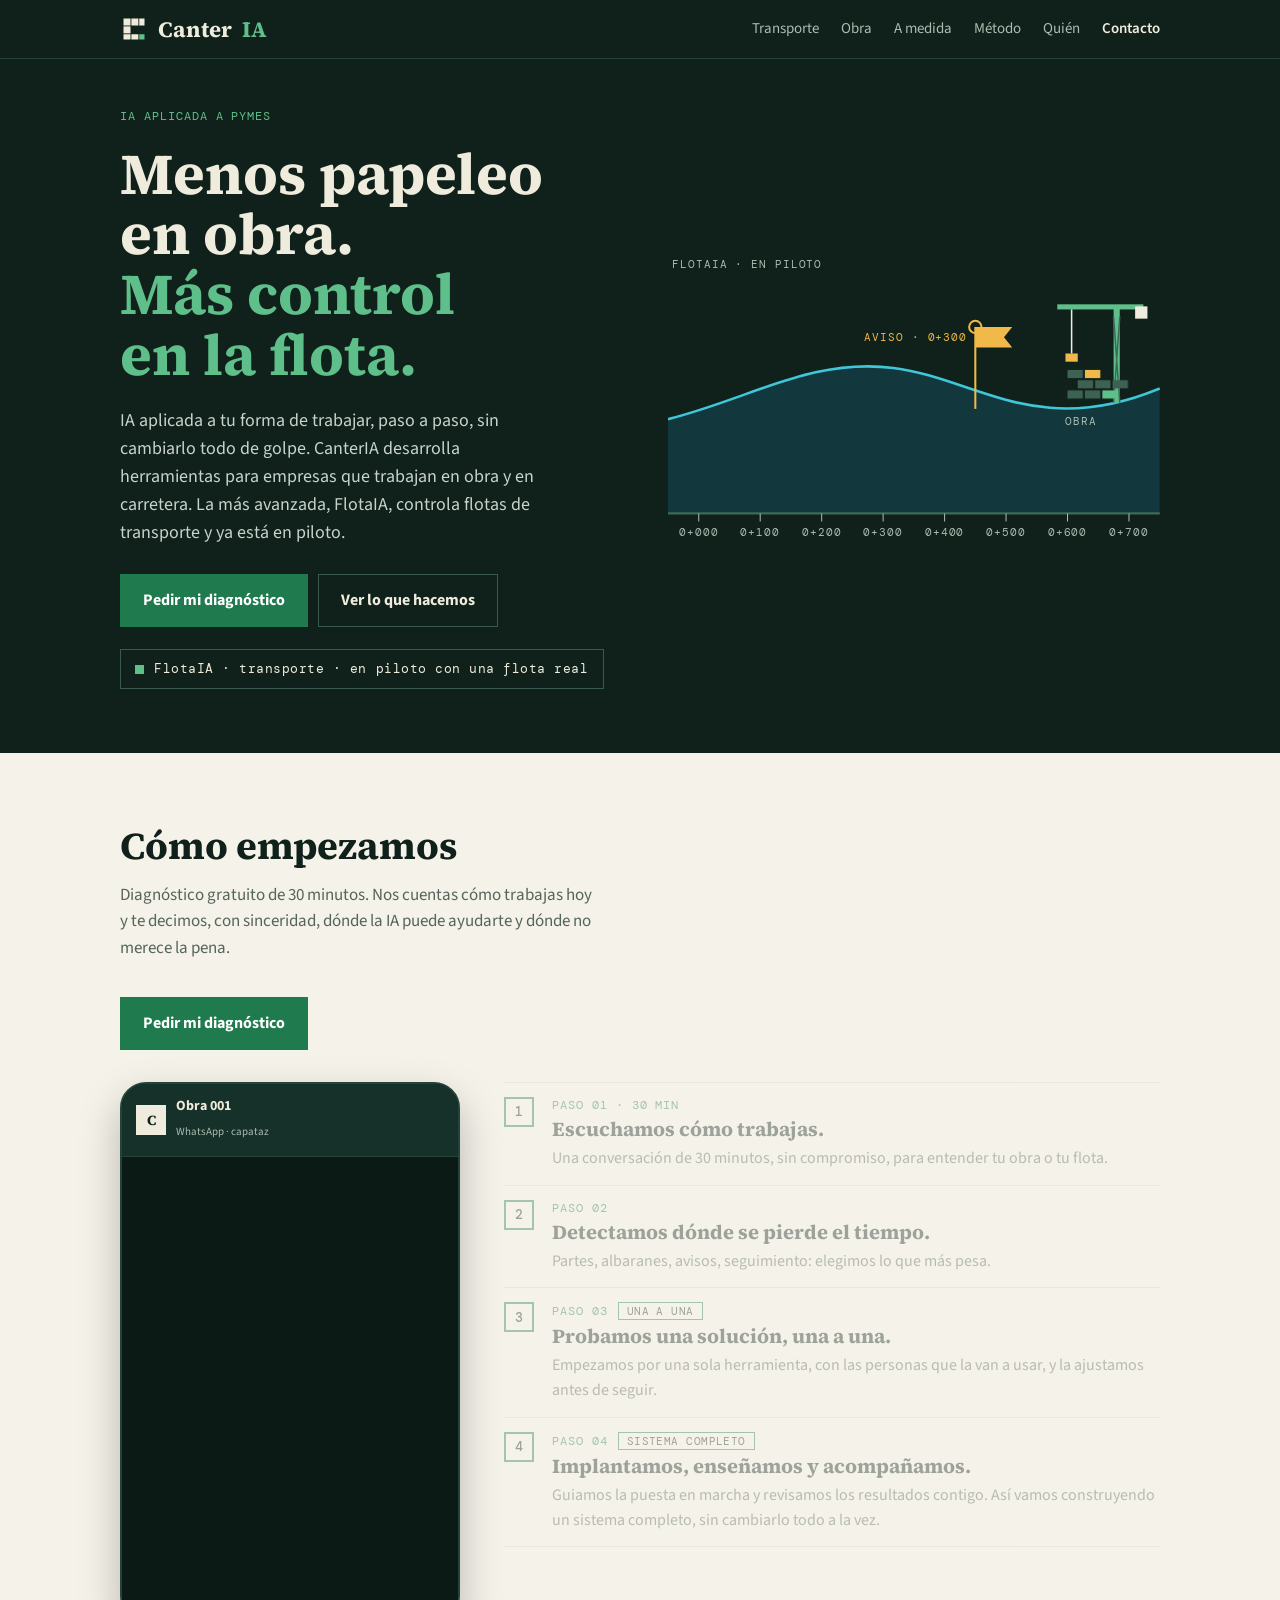
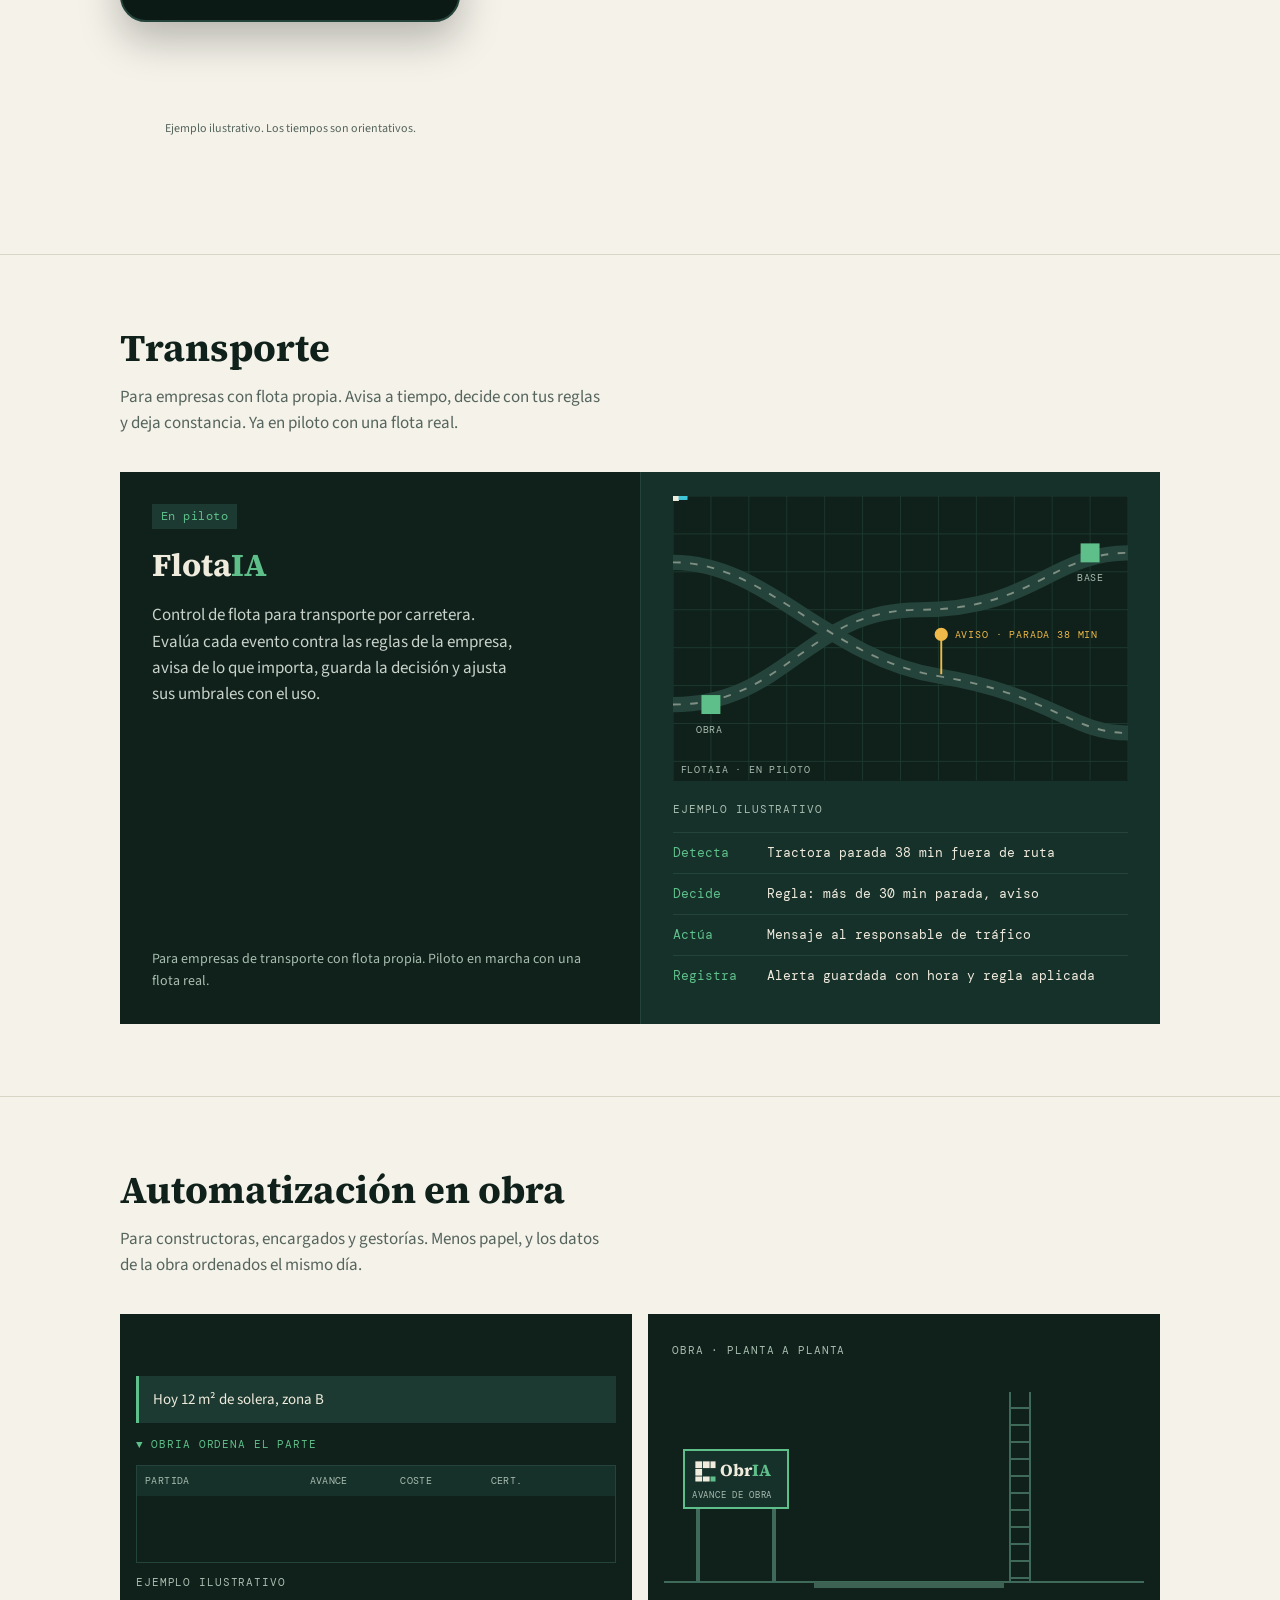
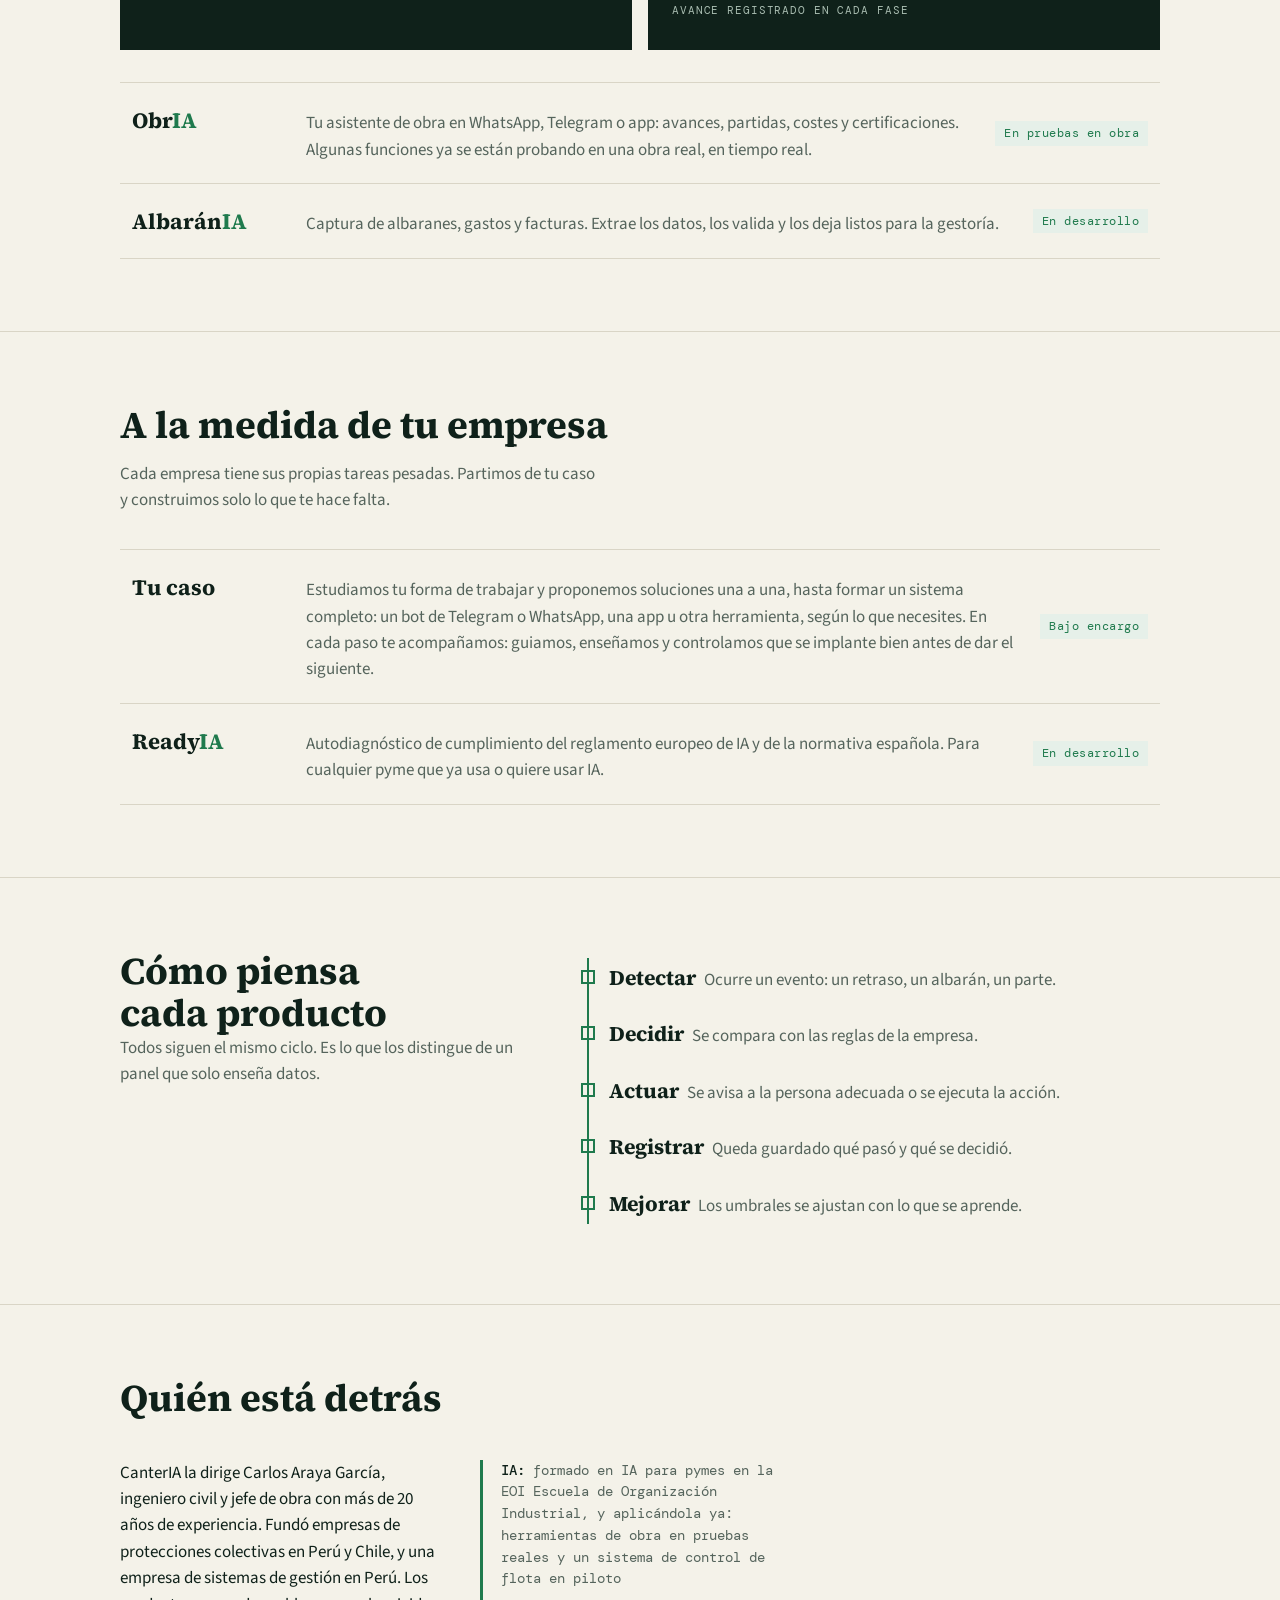
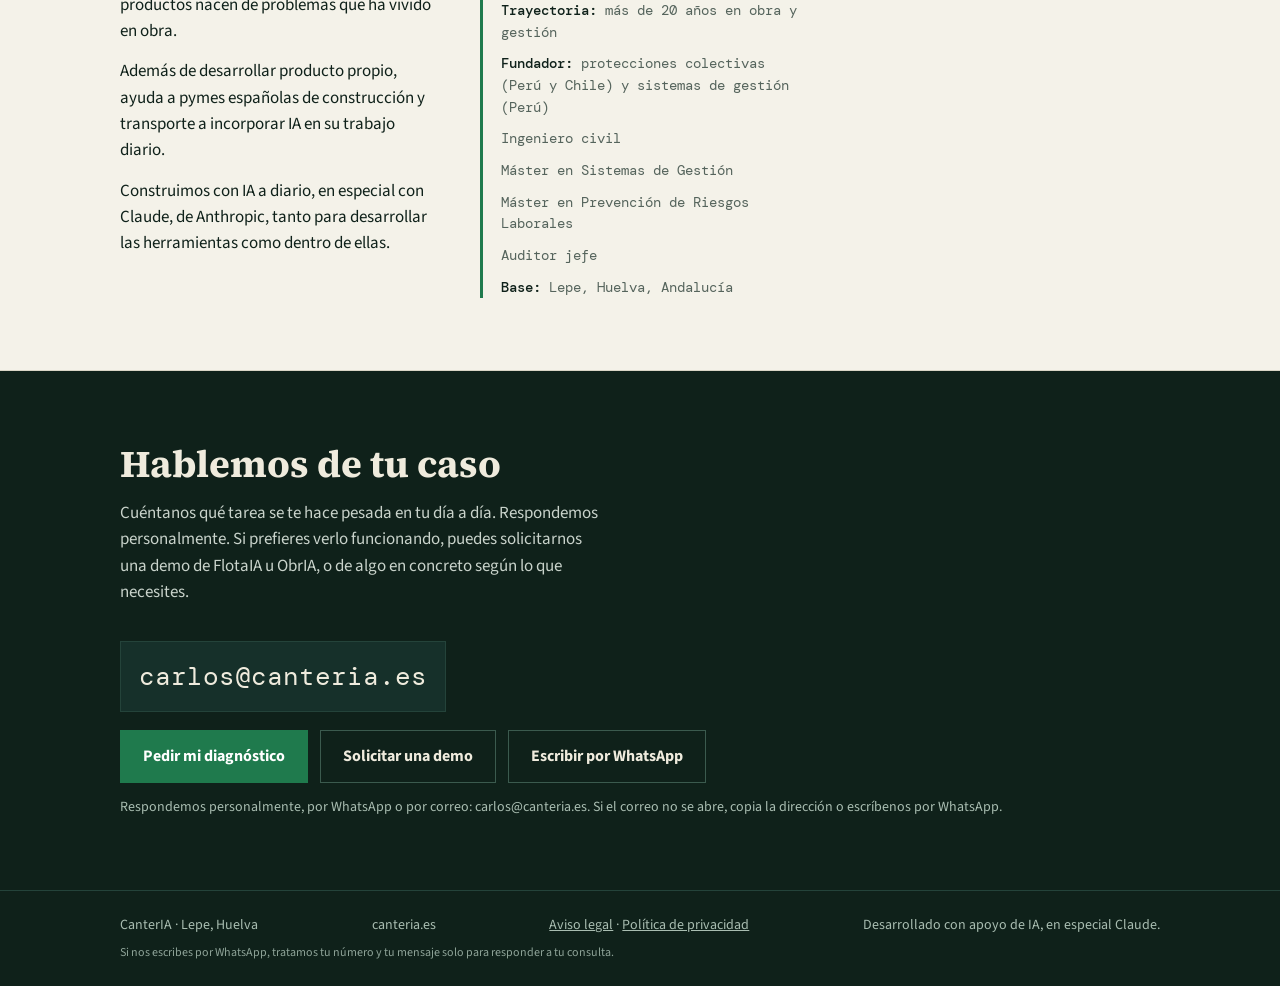
==== commit 13c5d4ba: "Web: subtítulo sincronizado bajo el móvil del método y corrección de id duplicado (#metodo) que afec" ====
--- a/index.html
+++ b/index.html
@@ -223,58 +223,62 @@
   .btn, .mail, .prow { transition: none; }
 }
 
-#metodo{display:grid;gap:28px;align-items:start;margin-top:8px}
-@media(min-width:820px){#metodo{grid-template-columns:340px minmax(0,1fr);gap:44px}}
-#metodo .phone{--surface:#16302a;--border:#24433a;--t2:#a9bdb1;--cal:#efebdd;--vc:#5fbf8a;--v:#1f7a4d;--am:#f0b94a;--bosque:#0f211a;--text:#efebdd;position:relative;width:100%;max-width:340px;height:540px;margin:0 auto;background:#0b1a14;color:var(--cal);border:2px solid var(--border);border-radius:26px;overflow:hidden;box-shadow:0 18px 40px rgba(0,0,0,.25)}
-#metodo .top{display:flex;gap:10px;align-items:center;padding:12px 14px;background:var(--surface);border-bottom:1px solid var(--border)}
-#metodo .top b{display:block;font-size:14px}#metodo .top small{color:var(--t2);font-size:11px}
-#metodo .av{width:30px;height:30px;background:var(--cal);color:var(--bosque);display:grid;place-items:center;font:700 14px var(--serif)}
-#metodo .hudrow{position:absolute;right:12px;top:48px;height:16px;width:140px;pointer-events:none}
-#metodo .hud{position:absolute;right:0;top:0;font:500 10px var(--mono);letter-spacing:.1em;color:var(--vc);opacity:0}
-#metodo .b{position:absolute;left:14px;right:14px;background:var(--surface);border:1px solid var(--border);padding:10px 12px;font-size:13.5px;opacity:0}
-#metodo .b p{margin:8px 0 0;color:var(--cal)}
-#metodo .b1{top:76px;border-radius:12px 12px 12px 2px}
-#metodo .b2{top:190px;width:150px;right:auto;border-radius:12px 12px 12px 2px}
-#metodo .b2 small{display:block;margin-top:6px;color:var(--t2);font-size:11px}
-#metodo .voice{display:flex;align-items:center;gap:8px}#metodo .voice small{color:var(--t2);font:11px var(--mono)}
-#metodo .play{width:0;height:0;border-left:11px solid var(--vc);border-top:7px solid transparent;border-bottom:7px solid transparent}
-#metodo .wave{display:flex;align-items:center;gap:2px;height:20px;flex:1}
-#metodo .wave i{display:block;width:3px;background:var(--vc);animation:mt_w 1s ease-in-out infinite}
+#escena{display:grid;gap:28px;align-items:start;margin-top:8px}
+@media(min-width:820px){#escena{grid-template-columns:340px minmax(0,1fr);gap:44px}}
+#escena .phone{--surface:#16302a;--border:#24433a;--t2:#a9bdb1;--cal:#efebdd;--vc:#5fbf8a;--v:#1f7a4d;--am:#f0b94a;--bosque:#0f211a;--text:#efebdd;position:relative;width:100%;max-width:340px;height:540px;margin:0 auto;background:#0b1a14;color:var(--cal);border:2px solid var(--border);border-radius:26px;overflow:hidden;box-shadow:0 18px 40px rgba(0,0,0,.25)}
+#escena .top{display:flex;gap:10px;align-items:center;padding:12px 14px;background:var(--surface);border-bottom:1px solid var(--border)}
+#escena .top b{display:block;font-size:14px}#escena .top small{color:var(--t2);font-size:11px}
+#escena .av{width:30px;height:30px;background:var(--cal);color:var(--bosque);display:grid;place-items:center;font:700 14px var(--serif)}
+#escena .hudrow{position:absolute;right:12px;top:48px;height:16px;width:140px;pointer-events:none}
+#escena .hud{position:absolute;right:0;top:0;font:500 10px var(--mono);letter-spacing:.1em;color:var(--vc);opacity:0}
+#escena .b{position:absolute;left:14px;right:14px;background:var(--surface);border:1px solid var(--border);padding:10px 12px;font-size:13.5px;opacity:0}
+#escena .b p{margin:8px 0 0;color:var(--cal)}
+#escena .b1{top:76px;border-radius:12px 12px 12px 2px}
+#escena .b2{top:190px;width:150px;right:auto;border-radius:12px 12px 12px 2px}
+#escena .b2 small{display:block;margin-top:6px;color:var(--t2);font-size:11px}
+#escena .voice{display:flex;align-items:center;gap:8px}#escena .voice small{color:var(--t2);font:11px var(--mono)}
+#escena .play{width:0;height:0;border-left:11px solid var(--vc);border-top:7px solid transparent;border-bottom:7px solid transparent}
+#escena .wave{display:flex;align-items:center;gap:2px;height:20px;flex:1}
+#escena .wave i{display:block;width:3px;background:var(--vc);animation:mt_w 1s ease-in-out infinite}
 @keyframes mt_w{0%,100%{transform:scaleY(.45)}50%{transform:scaleY(1)}}
-#metodo .alb{background:var(--cal);color:var(--bosque);padding:8px;display:grid;gap:5px;transform:rotate(-2deg)}
-#metodo .alb b{font:500 10px var(--mono);letter-spacing:.1em}#metodo .alb i{display:block;height:4px;background:#9aa597;width:100%}
-#metodo .hl{padding:0 3px}
-#metodo .tag{position:absolute;left:14px;right:14px;top:300px;border:1px dashed var(--am);color:var(--am);padding:10px 12px;font-size:13px;opacity:0}
-#metodo .tag b{font:500 15px var(--mono)}
-#metodo .dots{position:absolute;left:14px;top:300px;display:flex;gap:5px;background:var(--surface);padding:10px 14px;border:1px solid var(--border);opacity:0}
-#metodo .dots i{width:7px;height:7px;background:var(--vc);animation:mt_dt .8s infinite}#metodo .dots i:nth-child(2){animation-delay:.15s}#metodo .dots i:nth-child(3){animation-delay:.3s}
+#escena .alb{background:var(--cal);color:var(--bosque);padding:8px;display:grid;gap:5px;transform:rotate(-2deg)}
+#escena .alb b{font:500 10px var(--mono);letter-spacing:.1em}#escena .alb i{display:block;height:4px;background:#9aa597;width:100%}
+#escena .hl{padding:0 3px}
+#escena .tag{position:absolute;left:14px;right:14px;top:300px;border:1px dashed var(--am);color:var(--am);padding:10px 12px;font-size:13px;opacity:0}
+#escena .tag b{font:500 15px var(--mono)}
+#escena .dots{position:absolute;left:14px;top:300px;display:flex;gap:5px;background:var(--surface);padding:10px 14px;border:1px solid var(--border);opacity:0}
+#escena .dots i{width:7px;height:7px;background:var(--vc);animation:mt_dt .8s infinite}#escena .dots i:nth-child(2){animation-delay:.15s}#escena .dots i:nth-child(3){animation-delay:.3s}
 @keyframes mt_dt{0%,100%{opacity:.25}50%{opacity:1}}
-#metodo .card{position:absolute;left:14px;right:14px;top:290px;opacity:0}
-#metodo .cu{background:var(--cal);color:var(--bosque);padding:10px 14px 34px;position:relative;box-shadow:0 8px 20px rgba(0,0,0,.3)}
-#metodo .ct{display:flex;justify-content:space-between;align-items:center;margin-bottom:6px;border-bottom:2px solid var(--bosque);padding-bottom:6px}
-#metodo .ct b{font:500 12px var(--mono);letter-spacing:.12em}#metodo .ms{font:11px var(--mono);color:var(--v);opacity:0}
-#metodo .rw{display:flex;justify-content:space-between;margin:0;padding:5px 0;border-bottom:1px solid #cfcab8;font-size:13.5px;opacity:0;color:var(--bosque)}
-#metodo .rw span{color:#4d5a50}#metodo .rw b{font-weight:600}
-#metodo .stamp{position:absolute;right:12px;bottom:6px;border:2px solid var(--v);color:var(--v);font:500 12px var(--mono);padding:1px 8px;transform:rotate(-8deg);opacity:0}
-#metodo .chips{position:absolute;left:14px;right:14px;top:326px;display:grid;grid-template-columns:1fr 1fr;gap:8px}
-#metodo .chip2{background:var(--surface);border:1px solid var(--vc);padding:8px 10px;font:12px var(--mono);opacity:0;display:flex;gap:8px;align-items:center}
-#metodo .chip2::before{content:"";width:8px;height:8px;background:var(--vc)}
-#metodo .kpi{position:absolute;left:14px;right:14px;top:420px;background:var(--surface);border:1px solid var(--border);padding:12px 14px;opacity:0}
-#metodo .kl{display:flex;justify-content:space-between;font-size:13px;color:var(--t2);margin-bottom:8px}#metodo .kl b{font:500 22px var(--mono);color:var(--cal);margin-left:4px}
-#metodo .ahora b{color:var(--vc)}
-#metodo .trk{height:10px;background:#0b1a14}#metodo .bar{height:100%;width:100%;background:var(--vc)}
-#metodo .pasos{list-style:none;margin:0;padding:0}
-#metodo .paso{display:grid;grid-template-columns:34px minmax(0,1fr);gap:14px;padding:14px 0;border-top:1px solid var(--border)}#metodo .paso:last-child{border-bottom:1px solid var(--border)}
-#metodo .n{width:30px;height:30px;border:2px solid var(--verde);display:grid;place-items:center;font:500 13px var(--mono)}
-#metodo .tag2{font:12px var(--mono);letter-spacing:.08em;text-transform:uppercase;color:var(--accent-text);margin:0 0 4px;display:flex;gap:10px;align-items:center;flex-wrap:wrap}
-#metodo .chip{border:1px solid var(--verde);padding:1px 8px;font-size:11px;color:var(--text);background:none}
-#metodo h3{font-family:var(--serif);font-size:20px;line-height:1.25;margin:0 0 4px}#metodo .d{margin:0;color:var(--text-2);font-size:16px}
-#metodo .ej{margin:10px auto 0;max-width:340px;font-size:12px;color:var(--text-2);text-align:center}
-#metodo .b,#metodo .hl,#metodo .hd,#metodo .tag,#metodo .dots,#metodo .card,#metodo .cu,#metodo .rw,#metodo .stamp,#metodo .ms,#metodo .chip2,#metodo .kpi,#metodo .bar,#metodo .hud,#metodo .paso,#metodo .n{animation-duration:28.0s;animation-iteration-count:infinite;animation-fill-mode:both;animation-timing-function:linear}
-.js #metodo:not(.in) *{animation-play-state:paused}
-@media(prefers-reduced-motion:reduce){#metodo *{animation:none!important}
-#metodo .b,#metodo .tag,#metodo .dots,#metodo .hud{display:none}#metodo .cu{transform:translateY(-212px)}#metodo .card,#metodo .rw,#metodo .ms,#metodo .stamp,#metodo .chip2,#metodo .kpi{opacity:1}#metodo .bar{width:5%}#metodo .paso{opacity:1}}
-@keyframes mt_b1{0.000%{opacity:0;transform:translateY(10px)}2.143%{opacity:0;transform:translateY(10px)}3.929%{opacity:1;transform:none}68.929%{opacity:1;transform:none}70.357%{opacity:0;transform:translateY(10px)}100.000%{opacity:0;transform:translateY(10px)}}@keyframes mt_b2{0.000%{opacity:0;transform:translateY(10px)}11.429%{opacity:0;transform:translateY(10px)}13.214%{opacity:1;transform:none}68.929%{opacity:1;transform:none}70.357%{opacity:0;transform:translateY(10px)}100.000%{opacity:0;transform:translateY(10px)}}@keyframes mt_h1{0.000%{background:transparent;color:inherit}25.000%{background:transparent;color:inherit}26.429%{background:#f0b94a;color:#0f211a}46.429%{background:#f0b94a;color:#0f211a}47.857%{background:transparent;color:inherit}100.000%{background:transparent;color:inherit}}@keyframes mt_h2{0.000%{background:transparent;color:inherit}28.214%{background:transparent;color:inherit}29.643%{background:#f0b94a;color:#0f211a}46.429%{background:#f0b94a;color:#0f211a}47.857%{background:transparent;color:inherit}100.000%{background:transparent;color:inherit}}@keyframes mt_h3{0.000%{background:transparent;color:inherit}31.429%{background:transparent;color:inherit}32.857%{background:#f0b94a;color:#0f211a}46.429%{background:#f0b94a;color:#0f211a}47.857%{background:transparent;color:inherit}100.000%{background:transparent;color:inherit}}@keyframes mt_hd{0.000%{opacity:0;transform:translateY(8px)}35.000%{opacity:0;transform:translateY(8px)}36.786%{opacity:1;transform:none}47.143%{opacity:1;transform:none}48.571%{opacity:0;transform:translateY(8px)}100.000%{opacity:0;transform:translateY(8px)}}@keyframes mt_tag{0.000%{opacity:0;transform:translateY(8px)}35.000%{opacity:0;transform:translateY(8px)}36.786%{opacity:1;transform:none}47.143%{opacity:1;transform:none}48.571%{opacity:0;transform:translateY(8px)}100.000%{opacity:0;transform:translateY(8px)}}@keyframes mt_dots{0.000%{opacity:0}47.143%{opacity:0}47.857%{opacity:1}50.714%{opacity:1}52.143%{opacity:0}100.000%{opacity:0}}@keyframes mt_card{0.000%{opacity:0;transform:translateY(8px)}50.357%{opacity:0;transform:translateY(8px)}52.143%{opacity:1;transform:translateY(0)}98.214%{opacity:1;transform:translateY(0)}99.643%{opacity:0;transform:translateY(8px)}100.000%{opacity:0;transform:translateY(8px)}}@keyframes mt_cardup{0.000%{transform:translateY(0)}50.357%{transform:translateY(0)}70.000%{transform:translateY(0)}73.571%{transform:translateY(-212px)}98.214%{transform:translateY(-212px)}100.000%{transform:translateY(0)}}@keyframes mt_r0{0.000%{opacity:0}53.214%{opacity:0}54.464%{opacity:1}98.214%{opacity:1}99.643%{opacity:0}100.000%{opacity:0}}@keyframes mt_r1{0.000%{opacity:0}56.071%{opacity:0}57.321%{opacity:1}98.214%{opacity:1}99.643%{opacity:0}100.000%{opacity:0}}@keyframes mt_r2{0.000%{opacity:0}58.929%{opacity:0}60.179%{opacity:1}98.214%{opacity:1}99.643%{opacity:0}100.000%{opacity:0}}@keyframes mt_r3{0.000%{opacity:0}61.786%{opacity:0}63.036%{opacity:1}98.214%{opacity:1}99.643%{opacity:0}100.000%{opacity:0}}@keyframes mt_r4{0.000%{opacity:0}64.643%{opacity:0}65.893%{opacity:1}98.214%{opacity:1}99.643%{opacity:0}100.000%{opacity:0}}@keyframes mt_stamp{0.000%{opacity:0;transform:scale(2)}67.500%{opacity:0;transform:scale(2)}68.571%{opacity:1;transform:scale(1)}98.214%{opacity:1;transform:scale(1)}99.643%{opacity:0;transform:scale(2)}100.000%{opacity:0;transform:scale(2)}}@keyframes mt_ms{0.000%{opacity:0}67.857%{opacity:0}68.929%{opacity:1}98.214%{opacity:1}99.643%{opacity:0}100.000%{opacity:0}}@keyframes mt_c0{0.000%{opacity:0;transform:translateY(10px)}75.000%{opacity:0;transform:translateY(10px)}76.429%{opacity:1;transform:none}98.214%{opacity:1;transform:none}99.643%{opacity:0;transform:translateY(10px)}100.000%{opacity:0;transform:translateY(10px)}}@keyframes mt_c1{0.000%{opacity:0;transform:translateY(10px)}77.143%{opacity:0;transform:translateY(10px)}78.571%{opacity:1;transform:none}98.214%{opacity:1;transform:none}99.643%{opacity:0;transform:translateY(10px)}100.000%{opacity:0;transform:translateY(10px)}}@keyframes mt_c2{0.000%{opacity:0;transform:translateY(10px)}79.286%{opacity:0;transform:translateY(10px)}80.714%{opacity:1;transform:none}98.214%{opacity:1;transform:none}99.643%{opacity:0;transform:translateY(10px)}100.000%{opacity:0;transform:translateY(10px)}}@keyframes mt_c3{0.000%{opacity:0;transform:translateY(10px)}81.429%{opacity:0;transform:translateY(10px)}82.857%{opacity:1;transform:none}98.214%{opacity:1;transform:none}99.643%{opacity:0;transform:translateY(10px)}100.000%{opacity:0;transform:translateY(10px)}}@keyframes mt_kpi{0.000%{opacity:0;transform:translateY(10px)}84.286%{opacity:0;transform:translateY(10px)}86.429%{opacity:1;transform:none}98.214%{opacity:1;transform:none}99.643%{opacity:0;transform:translateY(10px)}100.000%{opacity:0;transform:translateY(10px)}}@keyframes mt_bar{0.000%{width:100%}84.286%{width:100%}90.000%{width:5%}98.214%{width:5%}100.000%{width:100%}}@keyframes mt_pulsek{0.000%{box-shadow:0 0 0 0 rgba(95,191,138,0)}90.000%{box-shadow:0 0 0 0 rgba(95,191,138,.7)}95.000%{box-shadow:0 0 0 14px rgba(95,191,138,0)}100.000%{box-shadow:0 0 0 0 rgba(95,191,138,0)}}@keyframes mt_hud0{0.000%{opacity:1}1.071%{opacity:1}22.143%{opacity:1}23.214%{opacity:0}100.000%{opacity:0}}@keyframes mt_st0{0.000%{opacity:1}21.786%{opacity:1}23.214%{opacity:.38}100.000%{opacity:.38}}@keyframes mt_nm0{0.000%{background:var(--verde);color:#fff}23.179%{background:var(--verde);color:#fff}23.929%{background:transparent;color:var(--text)}100.000%{background:transparent;color:var(--text)}}@keyframes mt_hud1{0.000%{opacity:0}23.214%{opacity:0}24.286%{opacity:1}45.357%{opacity:1}46.429%{opacity:0}100.000%{opacity:0}}@keyframes mt_st1{0.000%{opacity:.38}23.179%{opacity:.38}24.286%{opacity:1}45.000%{opacity:1}46.429%{opacity:.38}100.000%{opacity:.38}}@keyframes mt_nm1{0.000%{background:transparent;color:var(--text)}23.179%{background:transparent;color:var(--text)}24.286%{background:var(--verde);color:#fff}46.393%{background:var(--verde);color:#fff}47.143%{background:transparent;color:var(--text)}100.000%{background:transparent;color:var(--text)}}@keyframes mt_hud2{0.000%{opacity:0}46.429%{opacity:0}47.500%{opacity:1}68.571%{opacity:1}69.643%{opacity:0}100.000%{opacity:0}}@keyframes mt_st2{0.000%{opacity:.38}46.393%{opacity:.38}47.500%{opacity:1}68.214%{opacity:1}69.643%{opacity:.38}100.000%{opacity:.38}}@keyframes mt_nm2{0.000%{background:transparent;color:var(--text)}46.393%{background:transparent;color:var(--text)}47.500%{background:var(--verde);color:#fff}69.607%{background:var(--verde);color:#fff}70.357%{background:transparent;color:var(--text)}100.000%{background:transparent;color:var(--text)}}@keyframes mt_hud3{0.000%{opacity:0}69.643%{opacity:0}70.714%{opacity:1}97.857%{opacity:1}99.643%{opacity:0}100.000%{opacity:0}}@keyframes mt_st3{0.000%{opacity:.38}69.607%{opacity:.38}70.714%{opacity:1}96.786%{opacity:1}98.214%{opacity:.38}100.000%{opacity:.38}}@keyframes mt_nm3{0.000%{background:transparent;color:var(--text)}69.607%{background:transparent;color:var(--text)}70.714%{background:var(--verde);color:#fff}98.179%{background:var(--verde);color:#fff}98.929%{background:transparent;color:var(--text)}100.000%{background:transparent;color:var(--text)}}</style>
+#escena .card{position:absolute;left:14px;right:14px;top:290px;opacity:0}
+#escena .cu{background:var(--cal);color:var(--bosque);padding:10px 14px 34px;position:relative;box-shadow:0 8px 20px rgba(0,0,0,.3)}
+#escena .ct{display:flex;justify-content:space-between;align-items:center;margin-bottom:6px;border-bottom:2px solid var(--bosque);padding-bottom:6px}
+#escena .ct b{font:500 12px var(--mono);letter-spacing:.12em}#escena .ms{font:11px var(--mono);color:var(--v);opacity:0}
+#escena .rw{display:flex;justify-content:space-between;margin:0;padding:5px 0;border-bottom:1px solid #cfcab8;font-size:13.5px;opacity:0;color:var(--bosque)}
+#escena .rw span{color:#4d5a50}#escena .rw b{font-weight:600}
+#escena .stamp{position:absolute;right:12px;bottom:6px;border:2px solid var(--v);color:var(--v);font:500 12px var(--mono);padding:1px 8px;transform:rotate(-8deg);opacity:0}
+#escena .chips{position:absolute;left:14px;right:14px;top:326px;display:grid;grid-template-columns:1fr 1fr;gap:8px}
+#escena .chip2{background:var(--surface);border:1px solid var(--vc);padding:8px 10px;font:12px var(--mono);opacity:0;display:flex;gap:8px;align-items:center}
+#escena .chip2::before{content:"";width:8px;height:8px;background:var(--vc)}
+#escena .kpi{position:absolute;left:14px;right:14px;top:420px;background:var(--surface);border:1px solid var(--border);padding:12px 14px;opacity:0}
+#escena .kl{display:flex;justify-content:space-between;font-size:13px;color:var(--t2);margin-bottom:8px}#escena .kl b{font:500 22px var(--mono);color:var(--cal);margin-left:4px}
+#escena .ahora b{color:var(--vc)}
+#escena .trk{height:10px;background:#0b1a14}#escena .bar{height:100%;width:100%;background:var(--vc)}
+#escena .pasos{list-style:none;margin:0;padding:0}
+#escena .paso{display:grid;grid-template-columns:34px minmax(0,1fr);gap:14px;padding:14px 0;border-top:1px solid var(--border)}#escena .paso:last-child{border-bottom:1px solid var(--border)}
+#escena .n{width:30px;height:30px;border:2px solid var(--verde);display:grid;place-items:center;font:500 13px var(--mono)}
+#escena .tag2{font:12px var(--mono);letter-spacing:.08em;text-transform:uppercase;color:var(--accent-text);margin:0 0 4px;display:flex;gap:10px;align-items:center;flex-wrap:wrap}
+#escena .chip{border:1px solid var(--verde);padding:1px 8px;font-size:11px;color:var(--text);background:none}
+#escena h3{font-family:var(--serif);font-size:20px;line-height:1.25;margin:0 0 4px}#escena .d{margin:0;color:var(--text-2);font-size:16px}
+#escena .ej{margin:10px auto 0;max-width:340px;font-size:12px;color:var(--text-2);text-align:center}
+#escena .b,#escena .hl,#escena .hd,#escena .tag,#escena .dots,#escena .card,#escena .cu,#escena .rw,#escena .stamp,#escena .ms,#escena .chip2,#escena .kpi,#escena .bar,#escena .hud,#escena .paso,#escena .n{animation-duration:28.0s;animation-iteration-count:infinite;animation-fill-mode:both;animation-timing-function:linear}
+.js #escena:not(.in) *{animation-play-state:paused}
+@media(prefers-reduced-motion:reduce){#escena *{animation:none!important}
+#escena .b,#escena .tag,#escena .dots,#escena .hud{display:none}#escena .cu{transform:translateY(-212px)}#escena .card,#escena .rw,#escena .ms,#escena .stamp,#escena .chip2,#escena .kpi{opacity:1}#escena .bar{width:5%}#escena .paso{opacity:1}}
+
+#escena .cap{position:relative;max-width:340px;margin:14px auto 0;height:74px}
+#escena .cap p{position:absolute;inset:0;margin:0;opacity:0;border-left:3px solid var(--verde);padding-left:12px;font-family:var(--serif);font-size:19px;line-height:1.25;color:var(--text);animation-duration:28.0s;animation-iteration-count:infinite;animation-fill-mode:both;animation-timing-function:linear}
+#escena .cap small{display:block;font:12px var(--mono);letter-spacing:.08em;text-transform:uppercase;color:var(--accent-text);margin-bottom:3px}
+@keyframes mt_b1{0.000%{opacity:0;transform:translateY(10px)}2.143%{opacity:0;transform:translateY(10px)}3.929%{opacity:1;transform:none}68.929%{opacity:1;transform:none}70.357%{opacity:0;transform:translateY(10px)}100.000%{opacity:0;transform:translateY(10px)}}@keyframes mt_b2{0.000%{opacity:0;transform:translateY(10px)}11.429%{opacity:0;transform:translateY(10px)}13.214%{opacity:1;transform:none}68.929%{opacity:1;transform:none}70.357%{opacity:0;transform:translateY(10px)}100.000%{opacity:0;transform:translateY(10px)}}@keyframes mt_h1{0.000%{background:transparent;color:inherit}25.000%{background:transparent;color:inherit}26.429%{background:#f0b94a;color:#0f211a}46.429%{background:#f0b94a;color:#0f211a}47.857%{background:transparent;color:inherit}100.000%{background:transparent;color:inherit}}@keyframes mt_h2{0.000%{background:transparent;color:inherit}28.214%{background:transparent;color:inherit}29.643%{background:#f0b94a;color:#0f211a}46.429%{background:#f0b94a;color:#0f211a}47.857%{background:transparent;color:inherit}100.000%{background:transparent;color:inherit}}@keyframes mt_h3{0.000%{background:transparent;color:inherit}31.429%{background:transparent;color:inherit}32.857%{background:#f0b94a;color:#0f211a}46.429%{background:#f0b94a;color:#0f211a}47.857%{background:transparent;color:inherit}100.000%{background:transparent;color:inherit}}@keyframes mt_hd{0.000%{opacity:0;transform:translateY(8px)}35.000%{opacity:0;transform:translateY(8px)}36.786%{opacity:1;transform:none}47.143%{opacity:1;transform:none}48.571%{opacity:0;transform:translateY(8px)}100.000%{opacity:0;transform:translateY(8px)}}@keyframes mt_tag{0.000%{opacity:0;transform:translateY(8px)}35.000%{opacity:0;transform:translateY(8px)}36.786%{opacity:1;transform:none}47.143%{opacity:1;transform:none}48.571%{opacity:0;transform:translateY(8px)}100.000%{opacity:0;transform:translateY(8px)}}@keyframes mt_dots{0.000%{opacity:0}47.143%{opacity:0}47.857%{opacity:1}50.714%{opacity:1}52.143%{opacity:0}100.000%{opacity:0}}@keyframes mt_card{0.000%{opacity:0;transform:translateY(8px)}50.357%{opacity:0;transform:translateY(8px)}52.143%{opacity:1;transform:translateY(0)}98.214%{opacity:1;transform:translateY(0)}99.643%{opacity:0;transform:translateY(8px)}100.000%{opacity:0;transform:translateY(8px)}}@keyframes mt_cardup{0.000%{transform:translateY(0)}50.357%{transform:translateY(0)}70.000%{transform:translateY(0)}73.571%{transform:translateY(-212px)}98.214%{transform:translateY(-212px)}100.000%{transform:translateY(0)}}@keyframes mt_r0{0.000%{opacity:0}53.214%{opacity:0}54.464%{opacity:1}98.214%{opacity:1}99.643%{opacity:0}100.000%{opacity:0}}@keyframes mt_r1{0.000%{opacity:0}56.071%{opacity:0}57.321%{opacity:1}98.214%{opacity:1}99.643%{opacity:0}100.000%{opacity:0}}@keyframes mt_r2{0.000%{opacity:0}58.929%{opacity:0}60.179%{opacity:1}98.214%{opacity:1}99.643%{opacity:0}100.000%{opacity:0}}@keyframes mt_r3{0.000%{opacity:0}61.786%{opacity:0}63.036%{opacity:1}98.214%{opacity:1}99.643%{opacity:0}100.000%{opacity:0}}@keyframes mt_r4{0.000%{opacity:0}64.643%{opacity:0}65.893%{opacity:1}98.214%{opacity:1}99.643%{opacity:0}100.000%{opacity:0}}@keyframes mt_stamp{0.000%{opacity:0;transform:scale(2)}67.500%{opacity:0;transform:scale(2)}68.571%{opacity:1;transform:scale(1)}98.214%{opacity:1;transform:scale(1)}99.643%{opacity:0;transform:scale(2)}100.000%{opacity:0;transform:scale(2)}}@keyframes mt_ms{0.000%{opacity:0}67.857%{opacity:0}68.929%{opacity:1}98.214%{opacity:1}99.643%{opacity:0}100.000%{opacity:0}}@keyframes mt_c0{0.000%{opacity:0;transform:translateY(10px)}75.000%{opacity:0;transform:translateY(10px)}76.429%{opacity:1;transform:none}98.214%{opacity:1;transform:none}99.643%{opacity:0;transform:translateY(10px)}100.000%{opacity:0;transform:translateY(10px)}}@keyframes mt_c1{0.000%{opacity:0;transform:translateY(10px)}77.143%{opacity:0;transform:translateY(10px)}78.571%{opacity:1;transform:none}98.214%{opacity:1;transform:none}99.643%{opacity:0;transform:translateY(10px)}100.000%{opacity:0;transform:translateY(10px)}}@keyframes mt_c2{0.000%{opacity:0;transform:translateY(10px)}79.286%{opacity:0;transform:translateY(10px)}80.714%{opacity:1;transform:none}98.214%{opacity:1;transform:none}99.643%{opacity:0;transform:translateY(10px)}100.000%{opacity:0;transform:translateY(10px)}}@keyframes mt_c3{0.000%{opacity:0;transform:translateY(10px)}81.429%{opacity:0;transform:translateY(10px)}82.857%{opacity:1;transform:none}98.214%{opacity:1;transform:none}99.643%{opacity:0;transform:translateY(10px)}100.000%{opacity:0;transform:translateY(10px)}}@keyframes mt_kpi{0.000%{opacity:0;transform:translateY(10px)}84.286%{opacity:0;transform:translateY(10px)}86.429%{opacity:1;transform:none}98.214%{opacity:1;transform:none}99.643%{opacity:0;transform:translateY(10px)}100.000%{opacity:0;transform:translateY(10px)}}@keyframes mt_bar{0.000%{width:100%}84.286%{width:100%}90.000%{width:5%}98.214%{width:5%}100.000%{width:100%}}@keyframes mt_pulsek{0.000%{box-shadow:0 0 0 0 rgba(95,191,138,0)}90.000%{box-shadow:0 0 0 0 rgba(95,191,138,.7)}95.000%{box-shadow:0 0 0 14px rgba(95,191,138,0)}100.000%{box-shadow:0 0 0 0 rgba(95,191,138,0)}}@keyframes mt_hud0{0.000%{opacity:1}1.071%{opacity:1}22.143%{opacity:1}23.214%{opacity:0}100.000%{opacity:0}}@keyframes mt_st0{0.000%{opacity:1}21.786%{opacity:1}23.214%{opacity:.38}100.000%{opacity:.38}}@keyframes mt_nm0{0.000%{background:var(--verde);color:#fff}23.179%{background:var(--verde);color:#fff}23.929%{background:transparent;color:var(--text)}100.000%{background:transparent;color:var(--text)}}@keyframes mt_hud1{0.000%{opacity:0}23.214%{opacity:0}24.286%{opacity:1}45.357%{opacity:1}46.429%{opacity:0}100.000%{opacity:0}}@keyframes mt_st1{0.000%{opacity:.38}23.179%{opacity:.38}24.286%{opacity:1}45.000%{opacity:1}46.429%{opacity:.38}100.000%{opacity:.38}}@keyframes mt_nm1{0.000%{background:transparent;color:var(--text)}23.179%{background:transparent;color:var(--text)}24.286%{background:var(--verde);color:#fff}46.393%{background:var(--verde);color:#fff}47.143%{background:transparent;color:var(--text)}100.000%{background:transparent;color:var(--text)}}@keyframes mt_hud2{0.000%{opacity:0}46.429%{opacity:0}47.500%{opacity:1}68.571%{opacity:1}69.643%{opacity:0}100.000%{opacity:0}}@keyframes mt_st2{0.000%{opacity:.38}46.393%{opacity:.38}47.500%{opacity:1}68.214%{opacity:1}69.643%{opacity:.38}100.000%{opacity:.38}}@keyframes mt_nm2{0.000%{background:transparent;color:var(--text)}46.393%{background:transparent;color:var(--text)}47.500%{background:var(--verde);color:#fff}69.607%{background:var(--verde);color:#fff}70.357%{background:transparent;color:var(--text)}100.000%{background:transparent;color:var(--text)}}@keyframes mt_hud3{0.000%{opacity:0}69.643%{opacity:0}70.714%{opacity:1}97.857%{opacity:1}99.643%{opacity:0}100.000%{opacity:0}}@keyframes mt_st3{0.000%{opacity:.38}69.607%{opacity:.38}70.714%{opacity:1}96.786%{opacity:1}98.214%{opacity:.38}100.000%{opacity:.38}}@keyframes mt_nm3{0.000%{background:transparent;color:var(--text)}69.607%{background:transparent;color:var(--text)}70.714%{background:var(--verde);color:#fff}98.179%{background:var(--verde);color:#fff}98.929%{background:transparent;color:var(--text)}100.000%{background:transparent;color:var(--text)}}@keyframes mt_cp0{0.000%{opacity:1}1.071%{opacity:1}22.143%{opacity:1}23.214%{opacity:0}100.000%{opacity:0}}@keyframes mt_cp1{0.000%{opacity:0}23.214%{opacity:0}24.286%{opacity:1}45.357%{opacity:1}46.429%{opacity:0}100.000%{opacity:0}}@keyframes mt_cp2{0.000%{opacity:0}46.429%{opacity:0}47.500%{opacity:1}68.571%{opacity:1}69.643%{opacity:0}100.000%{opacity:0}}@keyframes mt_cp3{0.000%{opacity:0}69.643%{opacity:0}70.714%{opacity:1}97.857%{opacity:1}99.643%{opacity:0}100.000%{opacity:0}}</style>
 
 <header class="top">
   <div class="wrap">
@@ -322,7 +326,7 @@
       <h2 class="reveal">Cómo empezamos</h2>
       <p class="sub reveal" style="--d:1">Diagnóstico gratuito de 30 minutos. Nos cuentas cómo trabajas hoy y te decimos, con sinceridad, dónde la IA puede ayudarte y dónde no merece la pena.</p>
       <p class="reveal" style="--d:2;margin:0 0 32px"><a class="btn" href="mailto:carlos@canteria.es?subject=Diagn%C3%B3stico%20gratuito">Pedir mi diagnóstico</a></p>
-      <div id="metodo" class="reveal" style="--d:3">
+      <div id="escena" class="reveal" style="--d:3">
 <div><div class="wrap-phone"><div class="phone" role="img" aria-label="Ejemplo ilustrativo: un capataz envía un audio y una foto de un albarán por WhatsApp; CanterIA lo convierte en un parte diario estructurado y, al implantarlo, el trabajo de 40 minutos baja a 2">
 <div class="top"><span class="av">C</span><div><b>Obra 001</b><small>WhatsApp · capataz</small></div></div>
 <div class="hudrow"><span class="hud" style="animation-name:mt_hud0">01 · ESCUCHAR</span><span class="hud" style="animation-name:mt_hud1">02 · DETECTAR</span><span class="hud" style="animation-name:mt_hud2">03 · PROBAR</span><span class="hud" style="animation-name:mt_hud3">04 · IMPLANTAR</span></div>
@@ -341,7 +345,7 @@
 <span class="stamp" style="animation-name:mt_stamp">OK</span></div></div>
 <div class="chips"><span class="chip2" style="animation-name:mt_c0">Partes</span><span class="chip2" style="animation-name:mt_c1">Albaranes</span><span class="chip2" style="animation-name:mt_c2">Avisos</span><span class="chip2" style="animation-name:mt_c3">Informe semanal</span></div>
 <div class="kpi" style="animation-name:mt_kpi"><div class="kl"><span>Antes <b>40 min</b></span><span class="ahora">Ahora <b>2 min</b></span></div><div class="trk"><div class="bar" style="animation-name:mt_bar"></div></div></div>
-</div><p class="ej">Ejemplo ilustrativo. Los tiempos son orientativos.</p></div></div>
+</div><div class="cap" aria-hidden="true"><p style="animation-name:mt_cp0"><small>Paso 01</small>Escuchamos cómo trabajas.</p><p style="animation-name:mt_cp1"><small>Paso 02</small>Detectamos dónde se pierde el tiempo.</p><p style="animation-name:mt_cp2"><small>Paso 03</small>Probamos una solución, una a una.</p><p style="animation-name:mt_cp3"><small>Paso 04</small>Implantamos, enseñamos y acompañamos.</p></div><p class="ej">Ejemplo ilustrativo. Los tiempos son orientativos.</p></div></div>
 <ol class="pasos">
 <li class="paso" style="animation-name:mt_st0"><span class="n" style="animation-name:mt_nm0">1</span><div><p class="tag2">Paso 01 · 30 min</p><h3>Escuchamos cómo trabajas.</h3><p class="d">Una conversación de 30 minutos, sin compromiso, para entender tu obra o tu flota.</p></div></li>
 <li class="paso" style="animation-name:mt_st1"><span class="n" style="animation-name:mt_nm1">2</span><div><p class="tag2">Paso 02</p><h3>Detectamos dónde se pierde el tiempo.</h3><p class="d">Partes, albaranes, avisos, seguimiento: elegimos lo que más pesa.</p></div></li>
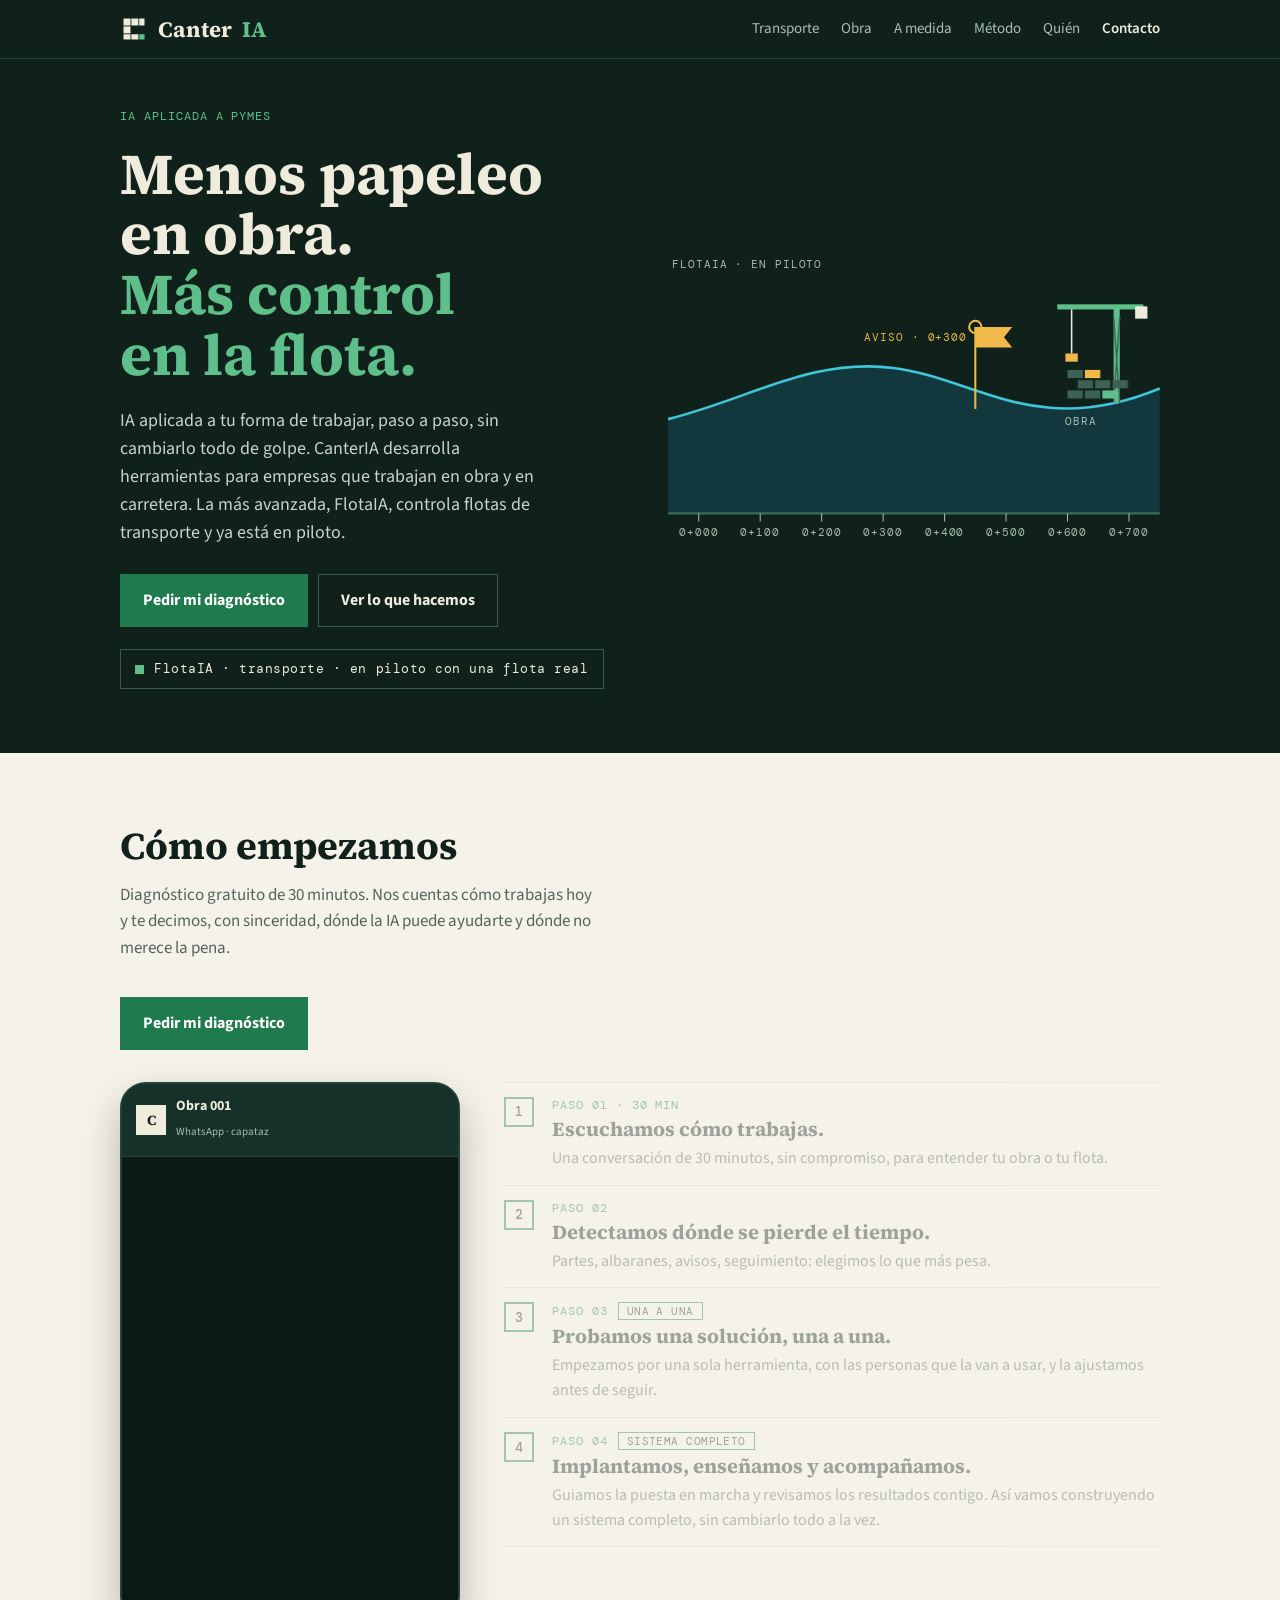
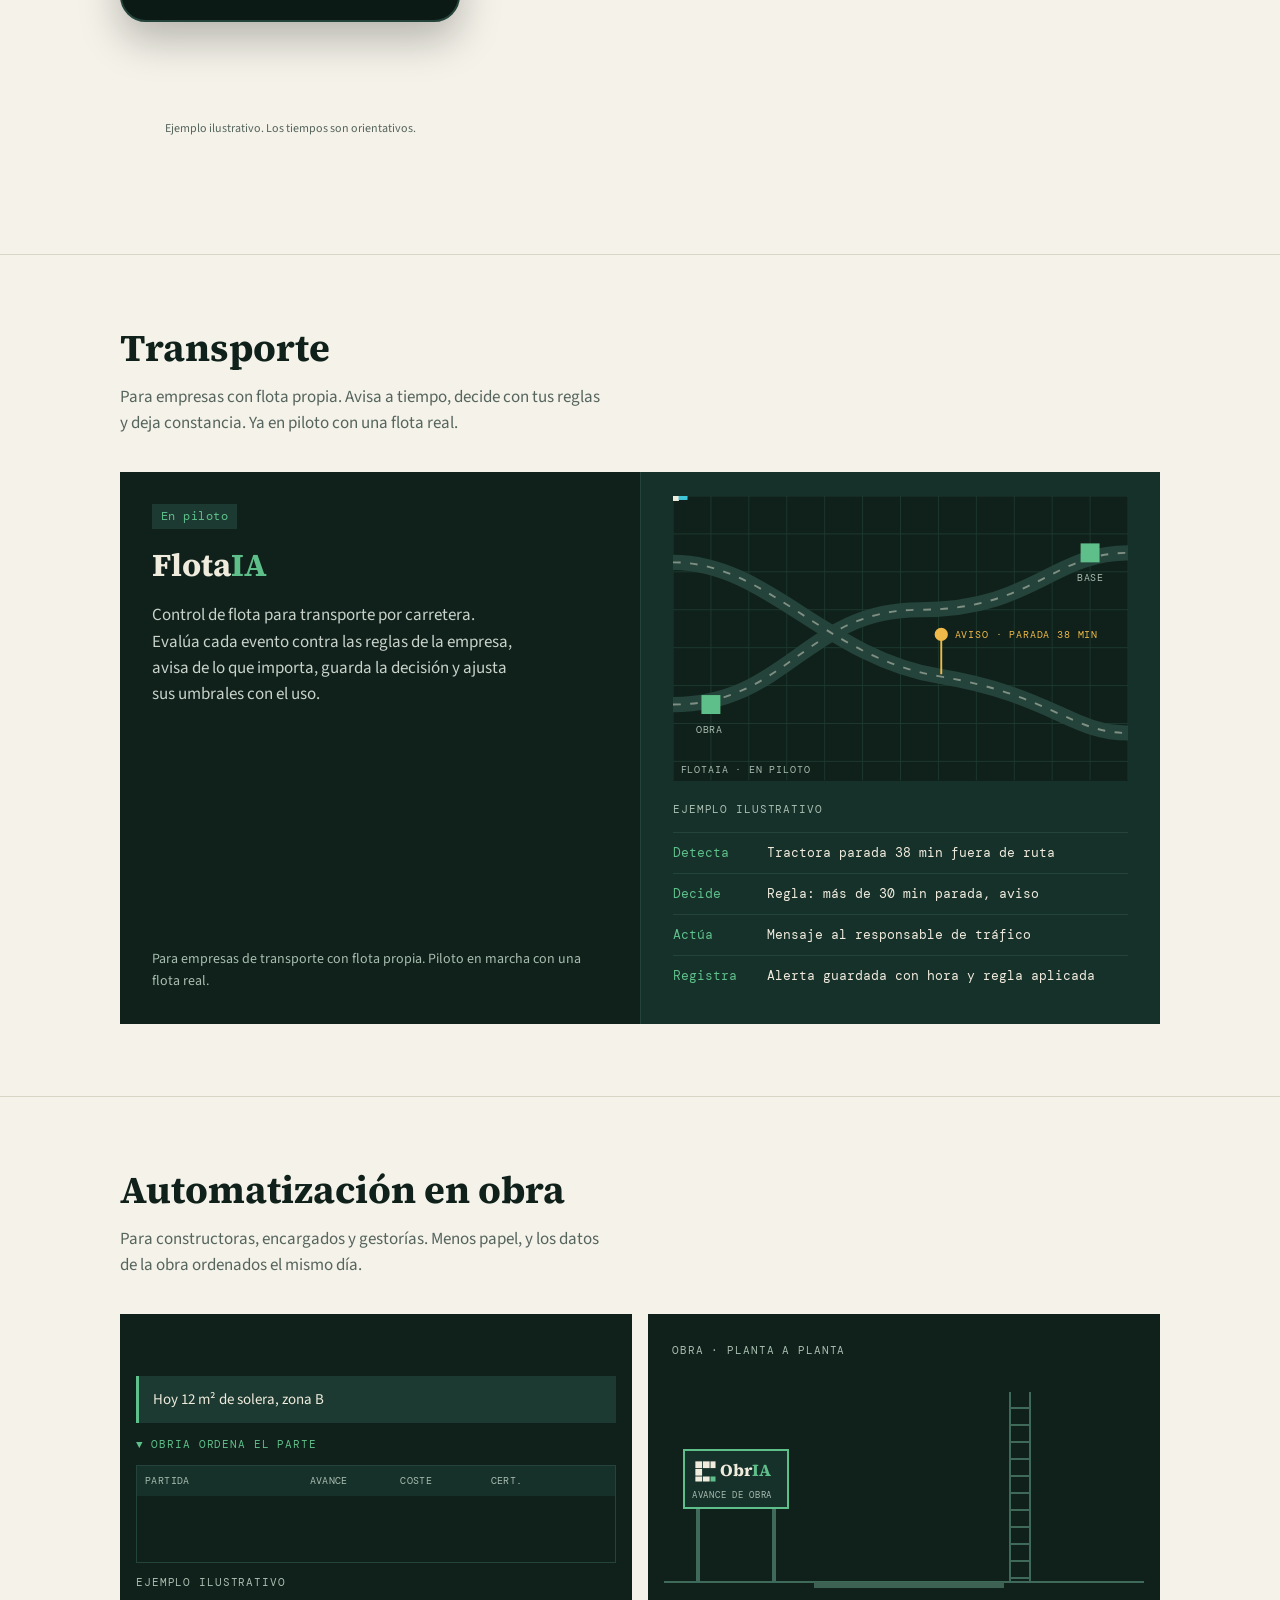
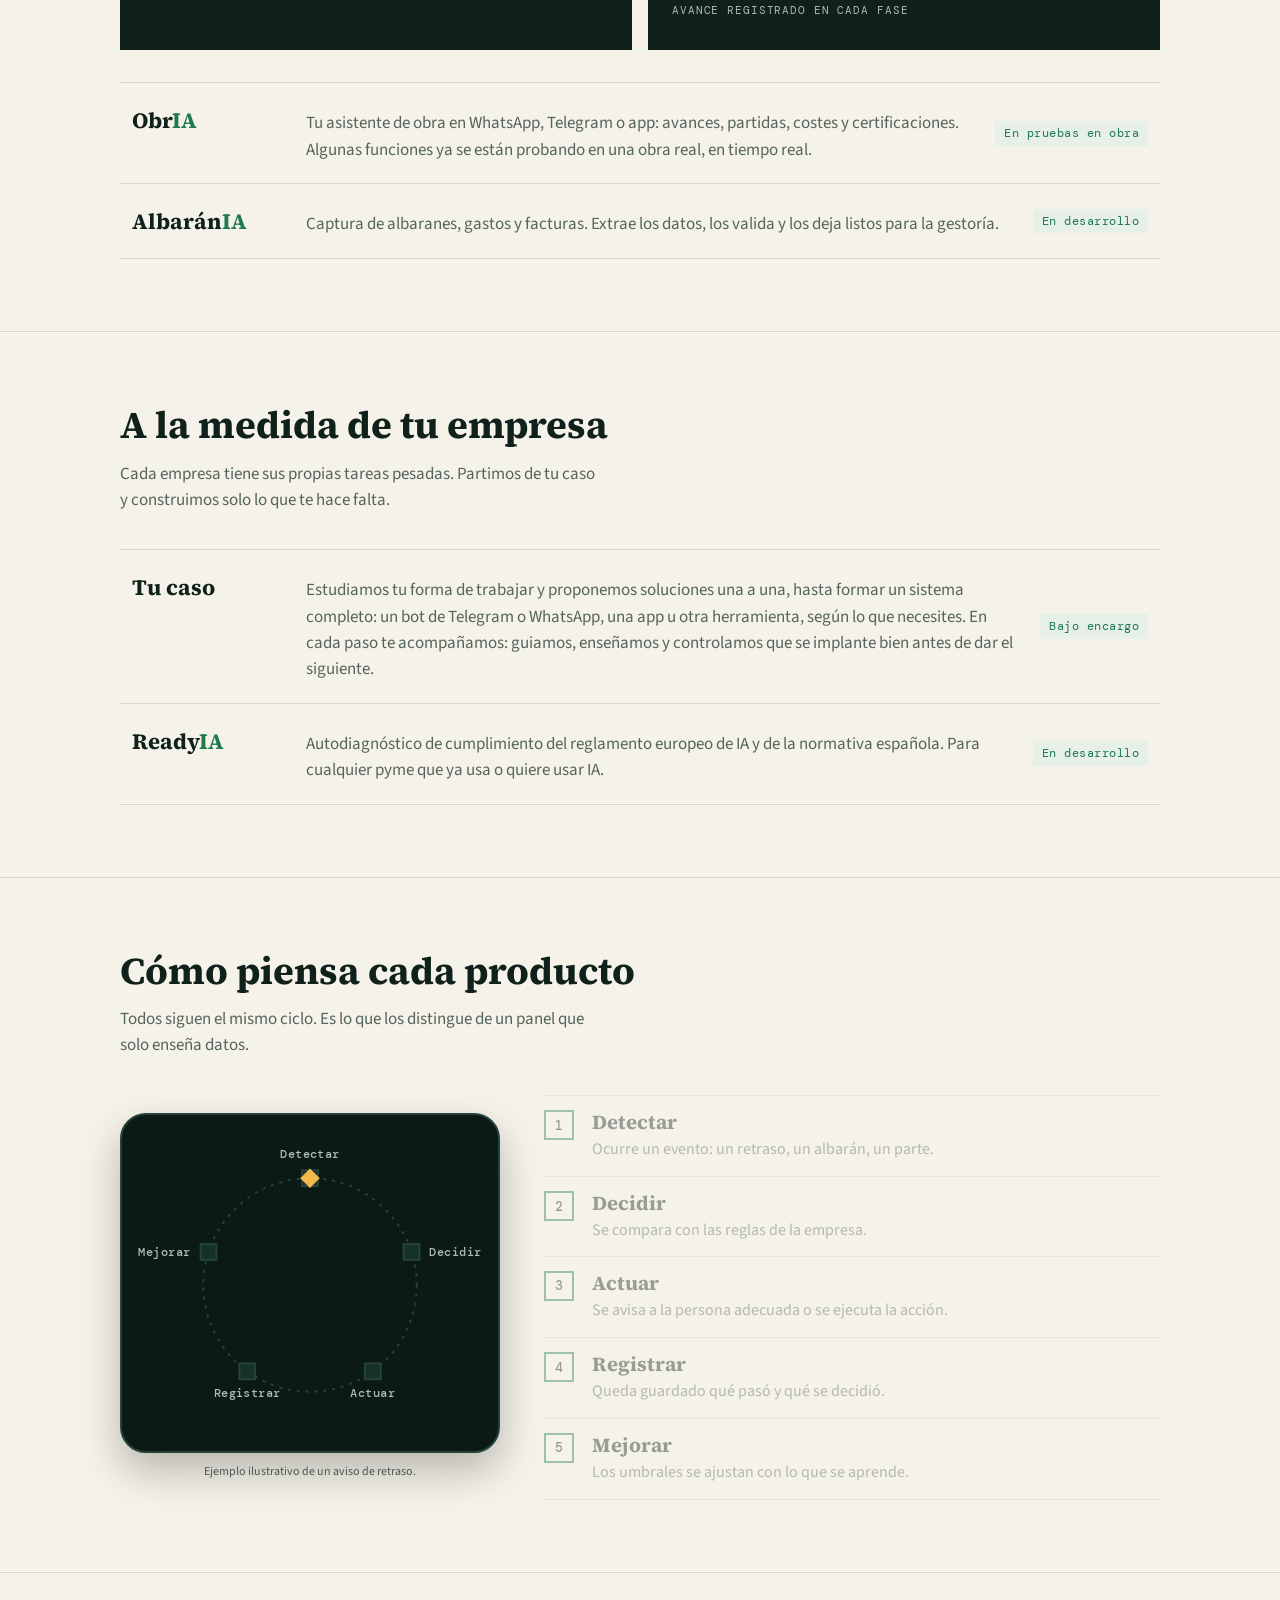
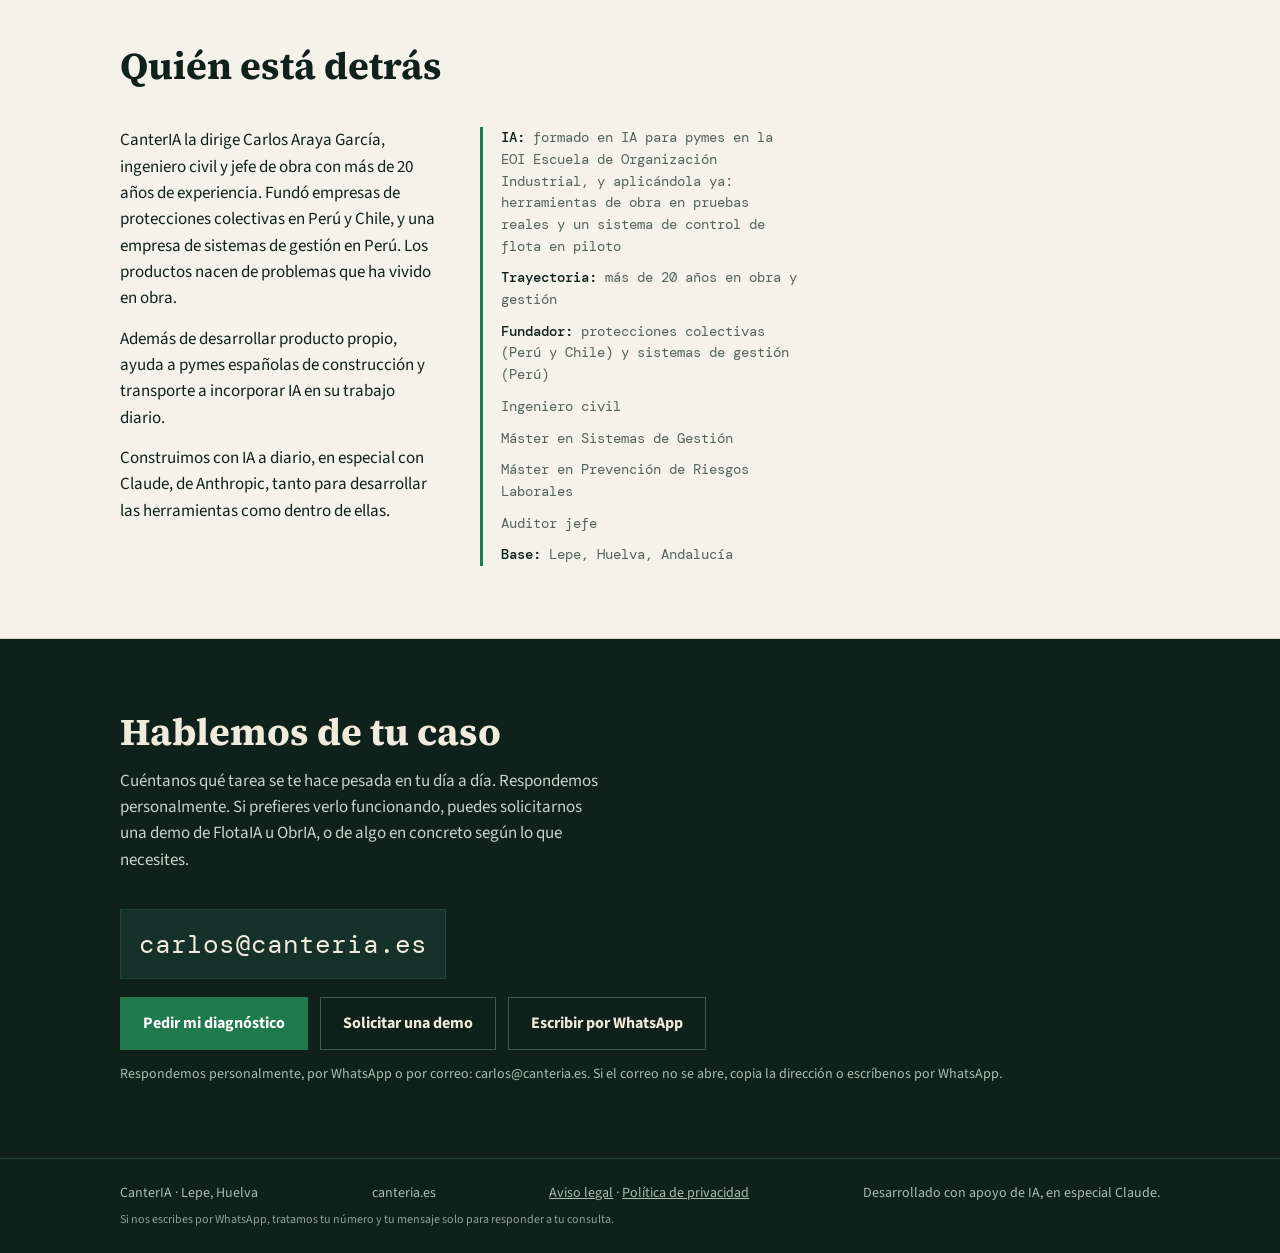
==== commit 27d9300e: "Web: ciclo animado en 'Cómo piensa cada producto' (detectar, decidir, actuar, registrar, mejorar) Co" ====
--- a/index.html
+++ b/index.html
@@ -278,7 +278,28 @@
 #escena .cap{position:relative;max-width:340px;margin:14px auto 0;height:74px}
 #escena .cap p{position:absolute;inset:0;margin:0;opacity:0;border-left:3px solid var(--verde);padding-left:12px;font-family:var(--serif);font-size:19px;line-height:1.25;color:var(--text);animation-duration:28.0s;animation-iteration-count:infinite;animation-fill-mode:both;animation-timing-function:linear}
 #escena .cap small{display:block;font:12px var(--mono);letter-spacing:.08em;text-transform:uppercase;color:var(--accent-text);margin-bottom:3px}
-@keyframes mt_b1{0.000%{opacity:0;transform:translateY(10px)}2.143%{opacity:0;transform:translateY(10px)}3.929%{opacity:1;transform:none}68.929%{opacity:1;transform:none}70.357%{opacity:0;transform:translateY(10px)}100.000%{opacity:0;transform:translateY(10px)}}@keyframes mt_b2{0.000%{opacity:0;transform:translateY(10px)}11.429%{opacity:0;transform:translateY(10px)}13.214%{opacity:1;transform:none}68.929%{opacity:1;transform:none}70.357%{opacity:0;transform:translateY(10px)}100.000%{opacity:0;transform:translateY(10px)}}@keyframes mt_h1{0.000%{background:transparent;color:inherit}25.000%{background:transparent;color:inherit}26.429%{background:#f0b94a;color:#0f211a}46.429%{background:#f0b94a;color:#0f211a}47.857%{background:transparent;color:inherit}100.000%{background:transparent;color:inherit}}@keyframes mt_h2{0.000%{background:transparent;color:inherit}28.214%{background:transparent;color:inherit}29.643%{background:#f0b94a;color:#0f211a}46.429%{background:#f0b94a;color:#0f211a}47.857%{background:transparent;color:inherit}100.000%{background:transparent;color:inherit}}@keyframes mt_h3{0.000%{background:transparent;color:inherit}31.429%{background:transparent;color:inherit}32.857%{background:#f0b94a;color:#0f211a}46.429%{background:#f0b94a;color:#0f211a}47.857%{background:transparent;color:inherit}100.000%{background:transparent;color:inherit}}@keyframes mt_hd{0.000%{opacity:0;transform:translateY(8px)}35.000%{opacity:0;transform:translateY(8px)}36.786%{opacity:1;transform:none}47.143%{opacity:1;transform:none}48.571%{opacity:0;transform:translateY(8px)}100.000%{opacity:0;transform:translateY(8px)}}@keyframes mt_tag{0.000%{opacity:0;transform:translateY(8px)}35.000%{opacity:0;transform:translateY(8px)}36.786%{opacity:1;transform:none}47.143%{opacity:1;transform:none}48.571%{opacity:0;transform:translateY(8px)}100.000%{opacity:0;transform:translateY(8px)}}@keyframes mt_dots{0.000%{opacity:0}47.143%{opacity:0}47.857%{opacity:1}50.714%{opacity:1}52.143%{opacity:0}100.000%{opacity:0}}@keyframes mt_card{0.000%{opacity:0;transform:translateY(8px)}50.357%{opacity:0;transform:translateY(8px)}52.143%{opacity:1;transform:translateY(0)}98.214%{opacity:1;transform:translateY(0)}99.643%{opacity:0;transform:translateY(8px)}100.000%{opacity:0;transform:translateY(8px)}}@keyframes mt_cardup{0.000%{transform:translateY(0)}50.357%{transform:translateY(0)}70.000%{transform:translateY(0)}73.571%{transform:translateY(-212px)}98.214%{transform:translateY(-212px)}100.000%{transform:translateY(0)}}@keyframes mt_r0{0.000%{opacity:0}53.214%{opacity:0}54.464%{opacity:1}98.214%{opacity:1}99.643%{opacity:0}100.000%{opacity:0}}@keyframes mt_r1{0.000%{opacity:0}56.071%{opacity:0}57.321%{opacity:1}98.214%{opacity:1}99.643%{opacity:0}100.000%{opacity:0}}@keyframes mt_r2{0.000%{opacity:0}58.929%{opacity:0}60.179%{opacity:1}98.214%{opacity:1}99.643%{opacity:0}100.000%{opacity:0}}@keyframes mt_r3{0.000%{opacity:0}61.786%{opacity:0}63.036%{opacity:1}98.214%{opacity:1}99.643%{opacity:0}100.000%{opacity:0}}@keyframes mt_r4{0.000%{opacity:0}64.643%{opacity:0}65.893%{opacity:1}98.214%{opacity:1}99.643%{opacity:0}100.000%{opacity:0}}@keyframes mt_stamp{0.000%{opacity:0;transform:scale(2)}67.500%{opacity:0;transform:scale(2)}68.571%{opacity:1;transform:scale(1)}98.214%{opacity:1;transform:scale(1)}99.643%{opacity:0;transform:scale(2)}100.000%{opacity:0;transform:scale(2)}}@keyframes mt_ms{0.000%{opacity:0}67.857%{opacity:0}68.929%{opacity:1}98.214%{opacity:1}99.643%{opacity:0}100.000%{opacity:0}}@keyframes mt_c0{0.000%{opacity:0;transform:translateY(10px)}75.000%{opacity:0;transform:translateY(10px)}76.429%{opacity:1;transform:none}98.214%{opacity:1;transform:none}99.643%{opacity:0;transform:translateY(10px)}100.000%{opacity:0;transform:translateY(10px)}}@keyframes mt_c1{0.000%{opacity:0;transform:translateY(10px)}77.143%{opacity:0;transform:translateY(10px)}78.571%{opacity:1;transform:none}98.214%{opacity:1;transform:none}99.643%{opacity:0;transform:translateY(10px)}100.000%{opacity:0;transform:translateY(10px)}}@keyframes mt_c2{0.000%{opacity:0;transform:translateY(10px)}79.286%{opacity:0;transform:translateY(10px)}80.714%{opacity:1;transform:none}98.214%{opacity:1;transform:none}99.643%{opacity:0;transform:translateY(10px)}100.000%{opacity:0;transform:translateY(10px)}}@keyframes mt_c3{0.000%{opacity:0;transform:translateY(10px)}81.429%{opacity:0;transform:translateY(10px)}82.857%{opacity:1;transform:none}98.214%{opacity:1;transform:none}99.643%{opacity:0;transform:translateY(10px)}100.000%{opacity:0;transform:translateY(10px)}}@keyframes mt_kpi{0.000%{opacity:0;transform:translateY(10px)}84.286%{opacity:0;transform:translateY(10px)}86.429%{opacity:1;transform:none}98.214%{opacity:1;transform:none}99.643%{opacity:0;transform:translateY(10px)}100.000%{opacity:0;transform:translateY(10px)}}@keyframes mt_bar{0.000%{width:100%}84.286%{width:100%}90.000%{width:5%}98.214%{width:5%}100.000%{width:100%}}@keyframes mt_pulsek{0.000%{box-shadow:0 0 0 0 rgba(95,191,138,0)}90.000%{box-shadow:0 0 0 0 rgba(95,191,138,.7)}95.000%{box-shadow:0 0 0 14px rgba(95,191,138,0)}100.000%{box-shadow:0 0 0 0 rgba(95,191,138,0)}}@keyframes mt_hud0{0.000%{opacity:1}1.071%{opacity:1}22.143%{opacity:1}23.214%{opacity:0}100.000%{opacity:0}}@keyframes mt_st0{0.000%{opacity:1}21.786%{opacity:1}23.214%{opacity:.38}100.000%{opacity:.38}}@keyframes mt_nm0{0.000%{background:var(--verde);color:#fff}23.179%{background:var(--verde);color:#fff}23.929%{background:transparent;color:var(--text)}100.000%{background:transparent;color:var(--text)}}@keyframes mt_hud1{0.000%{opacity:0}23.214%{opacity:0}24.286%{opacity:1}45.357%{opacity:1}46.429%{opacity:0}100.000%{opacity:0}}@keyframes mt_st1{0.000%{opacity:.38}23.179%{opacity:.38}24.286%{opacity:1}45.000%{opacity:1}46.429%{opacity:.38}100.000%{opacity:.38}}@keyframes mt_nm1{0.000%{background:transparent;color:var(--text)}23.179%{background:transparent;color:var(--text)}24.286%{background:var(--verde);color:#fff}46.393%{background:var(--verde);color:#fff}47.143%{background:transparent;color:var(--text)}100.000%{background:transparent;color:var(--text)}}@keyframes mt_hud2{0.000%{opacity:0}46.429%{opacity:0}47.500%{opacity:1}68.571%{opacity:1}69.643%{opacity:0}100.000%{opacity:0}}@keyframes mt_st2{0.000%{opacity:.38}46.393%{opacity:.38}47.500%{opacity:1}68.214%{opacity:1}69.643%{opacity:.38}100.000%{opacity:.38}}@keyframes mt_nm2{0.000%{background:transparent;color:var(--text)}46.393%{background:transparent;color:var(--text)}47.500%{background:var(--verde);color:#fff}69.607%{background:var(--verde);color:#fff}70.357%{background:transparent;color:var(--text)}100.000%{background:transparent;color:var(--text)}}@keyframes mt_hud3{0.000%{opacity:0}69.643%{opacity:0}70.714%{opacity:1}97.857%{opacity:1}99.643%{opacity:0}100.000%{opacity:0}}@keyframes mt_st3{0.000%{opacity:.38}69.607%{opacity:.38}70.714%{opacity:1}96.786%{opacity:1}98.214%{opacity:.38}100.000%{opacity:.38}}@keyframes mt_nm3{0.000%{background:transparent;color:var(--text)}69.607%{background:transparent;color:var(--text)}70.714%{background:var(--verde);color:#fff}98.179%{background:var(--verde);color:#fff}98.929%{background:transparent;color:var(--text)}100.000%{background:transparent;color:var(--text)}}@keyframes mt_cp0{0.000%{opacity:1}1.071%{opacity:1}22.143%{opacity:1}23.214%{opacity:0}100.000%{opacity:0}}@keyframes mt_cp1{0.000%{opacity:0}23.214%{opacity:0}24.286%{opacity:1}45.357%{opacity:1}46.429%{opacity:0}100.000%{opacity:0}}@keyframes mt_cp2{0.000%{opacity:0}46.429%{opacity:0}47.500%{opacity:1}68.571%{opacity:1}69.643%{opacity:0}100.000%{opacity:0}}@keyframes mt_cp3{0.000%{opacity:0}69.643%{opacity:0}70.714%{opacity:1}97.857%{opacity:1}99.643%{opacity:0}100.000%{opacity:0}}</style>
+@keyframes mt_b1{0.000%{opacity:0;transform:translateY(10px)}2.143%{opacity:0;transform:translateY(10px)}3.929%{opacity:1;transform:none}68.929%{opacity:1;transform:none}70.357%{opacity:0;transform:translateY(10px)}100.000%{opacity:0;transform:translateY(10px)}}@keyframes mt_b2{0.000%{opacity:0;transform:translateY(10px)}11.429%{opacity:0;transform:translateY(10px)}13.214%{opacity:1;transform:none}68.929%{opacity:1;transform:none}70.357%{opacity:0;transform:translateY(10px)}100.000%{opacity:0;transform:translateY(10px)}}@keyframes mt_h1{0.000%{background:transparent;color:inherit}25.000%{background:transparent;color:inherit}26.429%{background:#f0b94a;color:#0f211a}46.429%{background:#f0b94a;color:#0f211a}47.857%{background:transparent;color:inherit}100.000%{background:transparent;color:inherit}}@keyframes mt_h2{0.000%{background:transparent;color:inherit}28.214%{background:transparent;color:inherit}29.643%{background:#f0b94a;color:#0f211a}46.429%{background:#f0b94a;color:#0f211a}47.857%{background:transparent;color:inherit}100.000%{background:transparent;color:inherit}}@keyframes mt_h3{0.000%{background:transparent;color:inherit}31.429%{background:transparent;color:inherit}32.857%{background:#f0b94a;color:#0f211a}46.429%{background:#f0b94a;color:#0f211a}47.857%{background:transparent;color:inherit}100.000%{background:transparent;color:inherit}}@keyframes mt_hd{0.000%{opacity:0;transform:translateY(8px)}35.000%{opacity:0;transform:translateY(8px)}36.786%{opacity:1;transform:none}47.143%{opacity:1;transform:none}48.571%{opacity:0;transform:translateY(8px)}100.000%{opacity:0;transform:translateY(8px)}}@keyframes mt_tag{0.000%{opacity:0;transform:translateY(8px)}35.000%{opacity:0;transform:translateY(8px)}36.786%{opacity:1;transform:none}47.143%{opacity:1;transform:none}48.571%{opacity:0;transform:translateY(8px)}100.000%{opacity:0;transform:translateY(8px)}}@keyframes mt_dots{0.000%{opacity:0}47.143%{opacity:0}47.857%{opacity:1}50.714%{opacity:1}52.143%{opacity:0}100.000%{opacity:0}}@keyframes mt_card{0.000%{opacity:0;transform:translateY(8px)}50.357%{opacity:0;transform:translateY(8px)}52.143%{opacity:1;transform:translateY(0)}98.214%{opacity:1;transform:translateY(0)}99.643%{opacity:0;transform:translateY(8px)}100.000%{opacity:0;transform:translateY(8px)}}@keyframes mt_cardup{0.000%{transform:translateY(0)}50.357%{transform:translateY(0)}70.000%{transform:translateY(0)}73.571%{transform:translateY(-212px)}98.214%{transform:translateY(-212px)}100.000%{transform:translateY(0)}}@keyframes mt_r0{0.000%{opacity:0}53.214%{opacity:0}54.464%{opacity:1}98.214%{opacity:1}99.643%{opacity:0}100.000%{opacity:0}}@keyframes mt_r1{0.000%{opacity:0}56.071%{opacity:0}57.321%{opacity:1}98.214%{opacity:1}99.643%{opacity:0}100.000%{opacity:0}}@keyframes mt_r2{0.000%{opacity:0}58.929%{opacity:0}60.179%{opacity:1}98.214%{opacity:1}99.643%{opacity:0}100.000%{opacity:0}}@keyframes mt_r3{0.000%{opacity:0}61.786%{opacity:0}63.036%{opacity:1}98.214%{opacity:1}99.643%{opacity:0}100.000%{opacity:0}}@keyframes mt_r4{0.000%{opacity:0}64.643%{opacity:0}65.893%{opacity:1}98.214%{opacity:1}99.643%{opacity:0}100.000%{opacity:0}}@keyframes mt_stamp{0.000%{opacity:0;transform:scale(2)}67.500%{opacity:0;transform:scale(2)}68.571%{opacity:1;transform:scale(1)}98.214%{opacity:1;transform:scale(1)}99.643%{opacity:0;transform:scale(2)}100.000%{opacity:0;transform:scale(2)}}@keyframes mt_ms{0.000%{opacity:0}67.857%{opacity:0}68.929%{opacity:1}98.214%{opacity:1}99.643%{opacity:0}100.000%{opacity:0}}@keyframes mt_c0{0.000%{opacity:0;transform:translateY(10px)}75.000%{opacity:0;transform:translateY(10px)}76.429%{opacity:1;transform:none}98.214%{opacity:1;transform:none}99.643%{opacity:0;transform:translateY(10px)}100.000%{opacity:0;transform:translateY(10px)}}@keyframes mt_c1{0.000%{opacity:0;transform:translateY(10px)}77.143%{opacity:0;transform:translateY(10px)}78.571%{opacity:1;transform:none}98.214%{opacity:1;transform:none}99.643%{opacity:0;transform:translateY(10px)}100.000%{opacity:0;transform:translateY(10px)}}@keyframes mt_c2{0.000%{opacity:0;transform:translateY(10px)}79.286%{opacity:0;transform:translateY(10px)}80.714%{opacity:1;transform:none}98.214%{opacity:1;transform:none}99.643%{opacity:0;transform:translateY(10px)}100.000%{opacity:0;transform:translateY(10px)}}@keyframes mt_c3{0.000%{opacity:0;transform:translateY(10px)}81.429%{opacity:0;transform:translateY(10px)}82.857%{opacity:1;transform:none}98.214%{opacity:1;transform:none}99.643%{opacity:0;transform:translateY(10px)}100.000%{opacity:0;transform:translateY(10px)}}@keyframes mt_kpi{0.000%{opacity:0;transform:translateY(10px)}84.286%{opacity:0;transform:translateY(10px)}86.429%{opacity:1;transform:none}98.214%{opacity:1;transform:none}99.643%{opacity:0;transform:translateY(10px)}100.000%{opacity:0;transform:translateY(10px)}}@keyframes mt_bar{0.000%{width:100%}84.286%{width:100%}90.000%{width:5%}98.214%{width:5%}100.000%{width:100%}}@keyframes mt_pulsek{0.000%{box-shadow:0 0 0 0 rgba(95,191,138,0)}90.000%{box-shadow:0 0 0 0 rgba(95,191,138,.7)}95.000%{box-shadow:0 0 0 14px rgba(95,191,138,0)}100.000%{box-shadow:0 0 0 0 rgba(95,191,138,0)}}@keyframes mt_hud0{0.000%{opacity:1}1.071%{opacity:1}22.143%{opacity:1}23.214%{opacity:0}100.000%{opacity:0}}@keyframes mt_st0{0.000%{opacity:1}21.786%{opacity:1}23.214%{opacity:.38}100.000%{opacity:.38}}@keyframes mt_nm0{0.000%{background:var(--verde);color:#fff}23.179%{background:var(--verde);color:#fff}23.929%{background:transparent;color:var(--text)}100.000%{background:transparent;color:var(--text)}}@keyframes mt_hud1{0.000%{opacity:0}23.214%{opacity:0}24.286%{opacity:1}45.357%{opacity:1}46.429%{opacity:0}100.000%{opacity:0}}@keyframes mt_st1{0.000%{opacity:.38}23.179%{opacity:.38}24.286%{opacity:1}45.000%{opacity:1}46.429%{opacity:.38}100.000%{opacity:.38}}@keyframes mt_nm1{0.000%{background:transparent;color:var(--text)}23.179%{background:transparent;color:var(--text)}24.286%{background:var(--verde);color:#fff}46.393%{background:var(--verde);color:#fff}47.143%{background:transparent;color:var(--text)}100.000%{background:transparent;color:var(--text)}}@keyframes mt_hud2{0.000%{opacity:0}46.429%{opacity:0}47.500%{opacity:1}68.571%{opacity:1}69.643%{opacity:0}100.000%{opacity:0}}@keyframes mt_st2{0.000%{opacity:.38}46.393%{opacity:.38}47.500%{opacity:1}68.214%{opacity:1}69.643%{opacity:.38}100.000%{opacity:.38}}@keyframes mt_nm2{0.000%{background:transparent;color:var(--text)}46.393%{background:transparent;color:var(--text)}47.500%{background:var(--verde);color:#fff}69.607%{background:var(--verde);color:#fff}70.357%{background:transparent;color:var(--text)}100.000%{background:transparent;color:var(--text)}}@keyframes mt_hud3{0.000%{opacity:0}69.643%{opacity:0}70.714%{opacity:1}97.857%{opacity:1}99.643%{opacity:0}100.000%{opacity:0}}@keyframes mt_st3{0.000%{opacity:.38}69.607%{opacity:.38}70.714%{opacity:1}96.786%{opacity:1}98.214%{opacity:.38}100.000%{opacity:.38}}@keyframes mt_nm3{0.000%{background:transparent;color:var(--text)}69.607%{background:transparent;color:var(--text)}70.714%{background:var(--verde);color:#fff}98.179%{background:var(--verde);color:#fff}98.929%{background:transparent;color:var(--text)}100.000%{background:transparent;color:var(--text)}}@keyframes mt_cp0{0.000%{opacity:1}1.071%{opacity:1}22.143%{opacity:1}23.214%{opacity:0}100.000%{opacity:0}}@keyframes mt_cp1{0.000%{opacity:0}23.214%{opacity:0}24.286%{opacity:1}45.357%{opacity:1}46.429%{opacity:0}100.000%{opacity:0}}@keyframes mt_cp2{0.000%{opacity:0}46.429%{opacity:0}47.500%{opacity:1}68.571%{opacity:1}69.643%{opacity:0}100.000%{opacity:0}}@keyframes mt_cp3{0.000%{opacity:0}69.643%{opacity:0}70.714%{opacity:1}97.857%{opacity:1}99.643%{opacity:0}100.000%{opacity:0}}
+#ciclo-esc{display:grid;gap:28px;align-items:center}
+@media(min-width:820px){#ciclo-esc{grid-template-columns:380px minmax(0,1fr);gap:44px}}
+#ciclo-esc .ring{position:relative;width:100%;max-width:380px;margin:0 auto;background:#0b1a14;border:2px solid #24433a;border-radius:26px;aspect-ratio:380/340;box-shadow:0 18px 40px rgba(0,0,0,.25);color:#efebdd;overflow:hidden}
+#ciclo-esc .rsvg{width:100%;height:100%;display:block}
+#ciclo-esc .nd{fill:#16302a;stroke:#24433a;stroke-width:2}
+#ciclo-esc .lb{fill:#a9bdb1;font:500 12px var(--mono);letter-spacing:.04em}
+#ciclo-esc .arc{fill:none;stroke:#5fbf8a;stroke-width:3;stroke-dasharray:1;stroke-dashoffset:1}
+#ciclo-esc .tok{transform-origin:190px 172px;transform-box:view-box}
+#ciclo-esc .cores{position:absolute;left:50%;top:50.6%;width:42%;transform:translate(-50%,-50%)}
+#ciclo-esc .core{position:absolute;left:0;right:0;top:50%;margin-top:-46px;background:#16302a;border:1px solid #24433a;border-left:3px solid #5fbf8a;padding:9px 11px;opacity:0}
+#ciclo-esc .core small{display:block;font:500 10px var(--mono);letter-spacing:.1em;color:#5fbf8a;margin-bottom:4px}
+#ciclo-esc .core p{margin:0;font-size:13.5px;line-height:1.3;color:#efebdd}
+#ciclo-esc .lista{list-style:none;margin:0;padding:0}
+#ciclo-esc .paso{display:grid;grid-template-columns:34px minmax(0,1fr);gap:14px;padding:14px 0;border-top:1px solid var(--border)}#ciclo-esc .paso:last-child{border-bottom:1px solid var(--border)}
+#ciclo-esc .n{width:30px;height:30px;border:2px solid var(--verde);display:grid;place-items:center;font:500 13px var(--mono)}
+#ciclo-esc h3{font-family:var(--serif);font-size:20px;line-height:1.25;margin:0 0 2px}#ciclo-esc .d{margin:0;color:var(--text-2);font-size:16px}
+#ciclo-esc .ej{margin:10px auto 0;max-width:380px;font-size:12px;color:var(--text-2);text-align:center}
+#ciclo-esc .arc,#ciclo-esc .nd,#ciclo-esc .lb,#ciclo-esc .tok,#ciclo-esc .core,#ciclo-esc .paso,#ciclo-esc .n{animation-duration:20.0s;animation-iteration-count:infinite;animation-fill-mode:both;animation-timing-function:linear}
+.js #ciclo-esc:not(.in) *{animation-play-state:paused}
+@media(prefers-reduced-motion:reduce){#ciclo-esc *{animation:none!important}#ciclo-esc .tok{display:none}#ciclo-esc .nd{fill:#5fbf8a;stroke:#5fbf8a}#ciclo-esc .lb{fill:#efebdd}#ciclo-esc .arc{stroke-dashoffset:0}#ciclo-esc .core:first-child{opacity:1}#ciclo-esc .paso{opacity:1}}
+@keyframes cy_tok{0.000%{transform:rotate(0deg)}11.000%{transform:rotate(0deg);animation-timing-function:cubic-bezier(.5,0,.5,1)}20.000%{transform:rotate(72deg)}31.000%{transform:rotate(72deg);animation-timing-function:cubic-bezier(.5,0,.5,1)}40.000%{transform:rotate(144deg)}51.000%{transform:rotate(144deg);animation-timing-function:cubic-bezier(.5,0,.5,1)}60.000%{transform:rotate(216deg)}71.000%{transform:rotate(216deg);animation-timing-function:cubic-bezier(.5,0,.5,1)}80.000%{transform:rotate(288deg)}91.000%{transform:rotate(288deg);animation-timing-function:cubic-bezier(.5,0,.5,1)}100.000%{transform:rotate(360deg)}}@keyframes cy_nr0{0.000%{fill:#5fbf8a;stroke:#5fbf8a}1.500%{fill:#5fbf8a;stroke:#5fbf8a}19.950%{fill:#5fbf8a;stroke:#5fbf8a}21.000%{fill:#16302a;stroke:#24433a}100.000%{fill:#16302a;stroke:#24433a}}@keyframes cy_nt0{0.000%{fill:#efebdd}1.500%{fill:#efebdd}19.950%{fill:#efebdd}21.000%{fill:#a9bdb1}100.000%{fill:#a9bdb1}}@keyframes cy_cr0{0.000%{opacity:1;transform:none}1.750%{opacity:1;transform:none}18.500%{opacity:1;transform:none}20.000%{opacity:0;transform:none}100.000%{opacity:0;transform:none}}@keyframes cy_st0{0.000%{opacity:1}18.500%{opacity:1}20.000%{opacity:.4}100.000%{opacity:.4}}@keyframes cy_nm0{0.000%{background:var(--verde);color:#fff}19.950%{background:var(--verde);color:#fff}21.000%{background:transparent;color:var(--text)}100.000%{background:transparent;color:var(--text)}}@keyframes cy_nr1{0.000%{fill:#16302a;stroke:#24433a}20.000%{fill:#16302a;stroke:#24433a}21.500%{fill:#5fbf8a;stroke:#5fbf8a}39.950%{fill:#5fbf8a;stroke:#5fbf8a}41.000%{fill:#16302a;stroke:#24433a}100.000%{fill:#16302a;stroke:#24433a}}@keyframes cy_nt1{0.000%{fill:#a9bdb1}20.000%{fill:#a9bdb1}21.500%{fill:#efebdd}39.950%{fill:#efebdd}41.000%{fill:#a9bdb1}100.000%{fill:#a9bdb1}}@keyframes cy_cr1{0.000%{opacity:0;transform:none}20.000%{opacity:0;transform:translateY(6px)}21.750%{opacity:1;transform:none}38.500%{opacity:1;transform:none}40.000%{opacity:0;transform:none}100.000%{opacity:0;transform:none}}@keyframes cy_st1{0.000%{opacity:.4}19.950%{opacity:.4}21.500%{opacity:1}38.500%{opacity:1}40.000%{opacity:.4}100.000%{opacity:.4}}@keyframes cy_nm1{0.000%{background:transparent;color:var(--text)}19.950%{background:transparent;color:var(--text)}21.500%{background:var(--verde);color:#fff}39.950%{background:var(--verde);color:#fff}41.000%{background:transparent;color:var(--text)}100.000%{background:transparent;color:var(--text)}}@keyframes cy_nr2{0.000%{fill:#16302a;stroke:#24433a}40.000%{fill:#16302a;stroke:#24433a}41.500%{fill:#5fbf8a;stroke:#5fbf8a}59.950%{fill:#5fbf8a;stroke:#5fbf8a}61.000%{fill:#16302a;stroke:#24433a}100.000%{fill:#16302a;stroke:#24433a}}@keyframes cy_nt2{0.000%{fill:#a9bdb1}40.000%{fill:#a9bdb1}41.500%{fill:#efebdd}59.950%{fill:#efebdd}61.000%{fill:#a9bdb1}100.000%{fill:#a9bdb1}}@keyframes cy_cr2{0.000%{opacity:0;transform:none}40.000%{opacity:0;transform:translateY(6px)}41.750%{opacity:1;transform:none}58.500%{opacity:1;transform:none}60.000%{opacity:0;transform:none}100.000%{opacity:0;transform:none}}@keyframes cy_st2{0.000%{opacity:.4}39.950%{opacity:.4}41.500%{opacity:1}58.500%{opacity:1}60.000%{opacity:.4}100.000%{opacity:.4}}@keyframes cy_nm2{0.000%{background:transparent;color:var(--text)}39.950%{background:transparent;color:var(--text)}41.500%{background:var(--verde);color:#fff}59.950%{background:var(--verde);color:#fff}61.000%{background:transparent;color:var(--text)}100.000%{background:transparent;color:var(--text)}}@keyframes cy_nr3{0.000%{fill:#16302a;stroke:#24433a}60.000%{fill:#16302a;stroke:#24433a}61.500%{fill:#5fbf8a;stroke:#5fbf8a}79.950%{fill:#5fbf8a;stroke:#5fbf8a}81.000%{fill:#16302a;stroke:#24433a}100.000%{fill:#16302a;stroke:#24433a}}@keyframes cy_nt3{0.000%{fill:#a9bdb1}60.000%{fill:#a9bdb1}61.500%{fill:#efebdd}79.950%{fill:#efebdd}81.000%{fill:#a9bdb1}100.000%{fill:#a9bdb1}}@keyframes cy_cr3{0.000%{opacity:0;transform:none}60.000%{opacity:0;transform:translateY(6px)}61.750%{opacity:1;transform:none}78.500%{opacity:1;transform:none}80.000%{opacity:0;transform:none}100.000%{opacity:0;transform:none}}@keyframes cy_st3{0.000%{opacity:.4}59.950%{opacity:.4}61.500%{opacity:1}78.500%{opacity:1}80.000%{opacity:.4}100.000%{opacity:.4}}@keyframes cy_nm3{0.000%{background:transparent;color:var(--text)}59.950%{background:transparent;color:var(--text)}61.500%{background:var(--verde);color:#fff}79.950%{background:var(--verde);color:#fff}81.000%{background:transparent;color:var(--text)}100.000%{background:transparent;color:var(--text)}}@keyframes cy_nr4{0.000%{fill:#16302a;stroke:#24433a}80.000%{fill:#16302a;stroke:#24433a}81.500%{fill:#5fbf8a;stroke:#5fbf8a}98.000%{fill:#5fbf8a;stroke:#5fbf8a}99.950%{fill:#16302a;stroke:#24433a}100.000%{fill:#16302a;stroke:#24433a}}@keyframes cy_nt4{0.000%{fill:#a9bdb1}80.000%{fill:#a9bdb1}81.500%{fill:#efebdd}98.000%{fill:#efebdd}99.950%{fill:#a9bdb1}100.000%{fill:#a9bdb1}}@keyframes cy_cr4{0.000%{opacity:0;transform:none}80.000%{opacity:0;transform:translateY(6px)}81.750%{opacity:1;transform:none}97.000%{opacity:1;transform:none}98.500%{opacity:0;transform:none}100.000%{opacity:0;transform:none}}@keyframes cy_st4{0.000%{opacity:.4}79.950%{opacity:.4}81.500%{opacity:1}97.000%{opacity:1}98.500%{opacity:.4}100.000%{opacity:.4}}@keyframes cy_nm4{0.000%{background:transparent;color:var(--text)}79.950%{background:transparent;color:var(--text)}81.500%{background:var(--verde);color:#fff}98.450%{background:var(--verde);color:#fff}99.500%{background:transparent;color:var(--text)}100.000%{background:transparent;color:var(--text)}}@keyframes cy_ar0{0.000%{stroke-dashoffset:1}11.000%{stroke-dashoffset:1}20.000%{stroke-dashoffset:0}98.000%{stroke-dashoffset:0}99.950%{stroke-opacity:.0;stroke-dashoffset:0}100.000%{stroke-dashoffset:1;stroke-opacity:1}}@keyframes cy_ar1{0.000%{stroke-dashoffset:1}31.000%{stroke-dashoffset:1}40.000%{stroke-dashoffset:0}98.000%{stroke-dashoffset:0}99.950%{stroke-opacity:.0;stroke-dashoffset:0}100.000%{stroke-dashoffset:1;stroke-opacity:1}}@keyframes cy_ar2{0.000%{stroke-dashoffset:1}51.000%{stroke-dashoffset:1}60.000%{stroke-dashoffset:0}98.000%{stroke-dashoffset:0}99.950%{stroke-opacity:.0;stroke-dashoffset:0}100.000%{stroke-dashoffset:1;stroke-opacity:1}}@keyframes cy_ar3{0.000%{stroke-dashoffset:1}71.000%{stroke-dashoffset:1}80.000%{stroke-dashoffset:0}98.000%{stroke-dashoffset:0}99.950%{stroke-opacity:.0;stroke-dashoffset:0}100.000%{stroke-dashoffset:1;stroke-opacity:1}}@keyframes cy_ar4{0.000%{stroke-dashoffset:1}91.000%{stroke-dashoffset:1}98.000%{stroke-dashoffset:0}99.950%{stroke-opacity:.0;stroke-dashoffset:0}100.000%{stroke-dashoffset:1;stroke-opacity:1}}</style>
 
 <header class="top">
   <div class="wrap">
@@ -437,18 +458,10 @@
   </section>
 
   <section id="metodo">
-    <div class="wrap split">
-      <div>
-        <h2 class="reveal">Cómo piensa cada producto</h2>
-        <p class="sub reveal" style="--d:1">Todos siguen el mismo ciclo. Es lo que los distingue de un panel que solo enseña datos.</p>
-      </div>
-      <ol class="steps reveal" id="ciclo">
-        <li><strong>Detectar</strong><span>Ocurre un evento: un retraso, un albarán, un parte.</span></li>
-        <li><strong>Decidir</strong><span>Se compara con las reglas de la empresa.</span></li>
-        <li><strong>Actuar</strong><span>Se avisa a la persona adecuada o se ejecuta la acción.</span></li>
-        <li><strong>Registrar</strong><span>Queda guardado qué pasó y qué se decidió.</span></li>
-        <li><strong>Mejorar</strong><span>Los umbrales se ajustan con lo que se aprende.</span></li>
-      </ol>
+    <div class="wrap">
+      <h2 class="reveal">Cómo piensa cada producto</h2>
+      <p class="sub reveal" style="--d:1">Todos siguen el mismo ciclo. Es lo que los distingue de un panel que solo enseña datos.</p>
+      <div id="ciclo-esc" class="reveal" style="--d:2"><div><div class="ring" role="img" aria-label="Ejemplo ilustrativo: un aviso recorre el ciclo detectar, decidir, actuar, registrar y mejorar"><svg viewBox="0 0 380 340" class="rsvg" aria-hidden="true"><circle cx="190" cy="172" r="108" fill="none" stroke="#24433a" stroke-width="2" stroke-dasharray="3 6"/><path class="arc" pathLength="1" d="M190.0 64.0 A108 108 0 0 1 292.7 138.6" style="animation-name:cy_ar0"/><path class="arc" pathLength="1" d="M292.7 138.6 A108 108 0 0 1 253.5 259.4" style="animation-name:cy_ar1"/><path class="arc" pathLength="1" d="M253.5 259.4 A108 108 0 0 1 126.5 259.4" style="animation-name:cy_ar2"/><path class="arc" pathLength="1" d="M126.5 259.4 A108 108 0 0 1 87.3 138.6" style="animation-name:cy_ar3"/><path class="arc" pathLength="1" d="M87.3 138.6 A108 108 0 0 1 190.0 64.0" style="animation-name:cy_ar4"/><rect class="nd" x="182.0" y="56.0" width="16" height="16" style="animation-name:cy_nr0"/><text class="lb" x="190.0" y="44.0" text-anchor="middle" style="animation-name:cy_nt0">Detectar</text><rect class="nd" x="284.7" y="130.6" width="16" height="16" style="animation-name:cy_nr1"/><text class="lb" x="310.7" y="142.6" text-anchor="start" style="animation-name:cy_nt1">Decidir</text><rect class="nd" x="245.5" y="251.4" width="16" height="16" style="animation-name:cy_nr2"/><text class="lb" x="253.5" y="285.4" text-anchor="middle" style="animation-name:cy_nt2">Actuar</text><rect class="nd" x="118.5" y="251.4" width="16" height="16" style="animation-name:cy_nr3"/><text class="lb" x="126.5" y="285.4" text-anchor="middle" style="animation-name:cy_nt3">Registrar</text><rect class="nd" x="79.3" y="130.6" width="16" height="16" style="animation-name:cy_nr4"/><text class="lb" x="69.3" y="142.6" text-anchor="end" style="animation-name:cy_nt4">Mejorar</text><g class="tok" style="animation-name:cy_tok"><rect x="183" y="57.0" width="14" height="14" fill="#f0b94a" transform="rotate(45 190 64.0)"/></g></svg><div class="cores"><div class="core" style="animation-name:cy_cr0"><small>01 · DETECTAR</small><p>Un camión llega con 40 min de retraso</p></div><div class="core" style="animation-name:cy_cr1"><small>02 · DECIDIR</small><p>Más de 30 min: hay que avisar</p></div><div class="core" style="animation-name:cy_cr2"><small>03 · ACTUAR</small><p>Mensaje al jefe de tráfico por WhatsApp</p></div><div class="core" style="animation-name:cy_cr3"><small>04 · REGISTRAR</small><p>16:42 · aviso enviado y decisión guardada</p></div><div class="core" style="animation-name:cy_cr4"><small>05 · MEJORAR</small><p>Umbral de aviso: de 30 a 25 min</p></div></div></div><p class="ej">Ejemplo ilustrativo de un aviso de retraso.</p></div><ol class="lista"><li class="paso" style="animation-name:cy_st0"><span class="n" style="animation-name:cy_nm0">1</span><div><h3>Detectar</h3><p class="d">Ocurre un evento: un retraso, un albarán, un parte.</p></div></li><li class="paso" style="animation-name:cy_st1"><span class="n" style="animation-name:cy_nm1">2</span><div><h3>Decidir</h3><p class="d">Se compara con las reglas de la empresa.</p></div></li><li class="paso" style="animation-name:cy_st2"><span class="n" style="animation-name:cy_nm2">3</span><div><h3>Actuar</h3><p class="d">Se avisa a la persona adecuada o se ejecuta la acción.</p></div></li><li class="paso" style="animation-name:cy_st3"><span class="n" style="animation-name:cy_nm3">4</span><div><h3>Registrar</h3><p class="d">Queda guardado qué pasó y qué se decidió.</p></div></li><li class="paso" style="animation-name:cy_st4"><span class="n" style="animation-name:cy_nm4">5</span><div><h3>Mejorar</h3><p class="d">Los umbrales se ajustan con lo que se aprende.</p></div></li></ol></div>
     </div>
   </section>
 
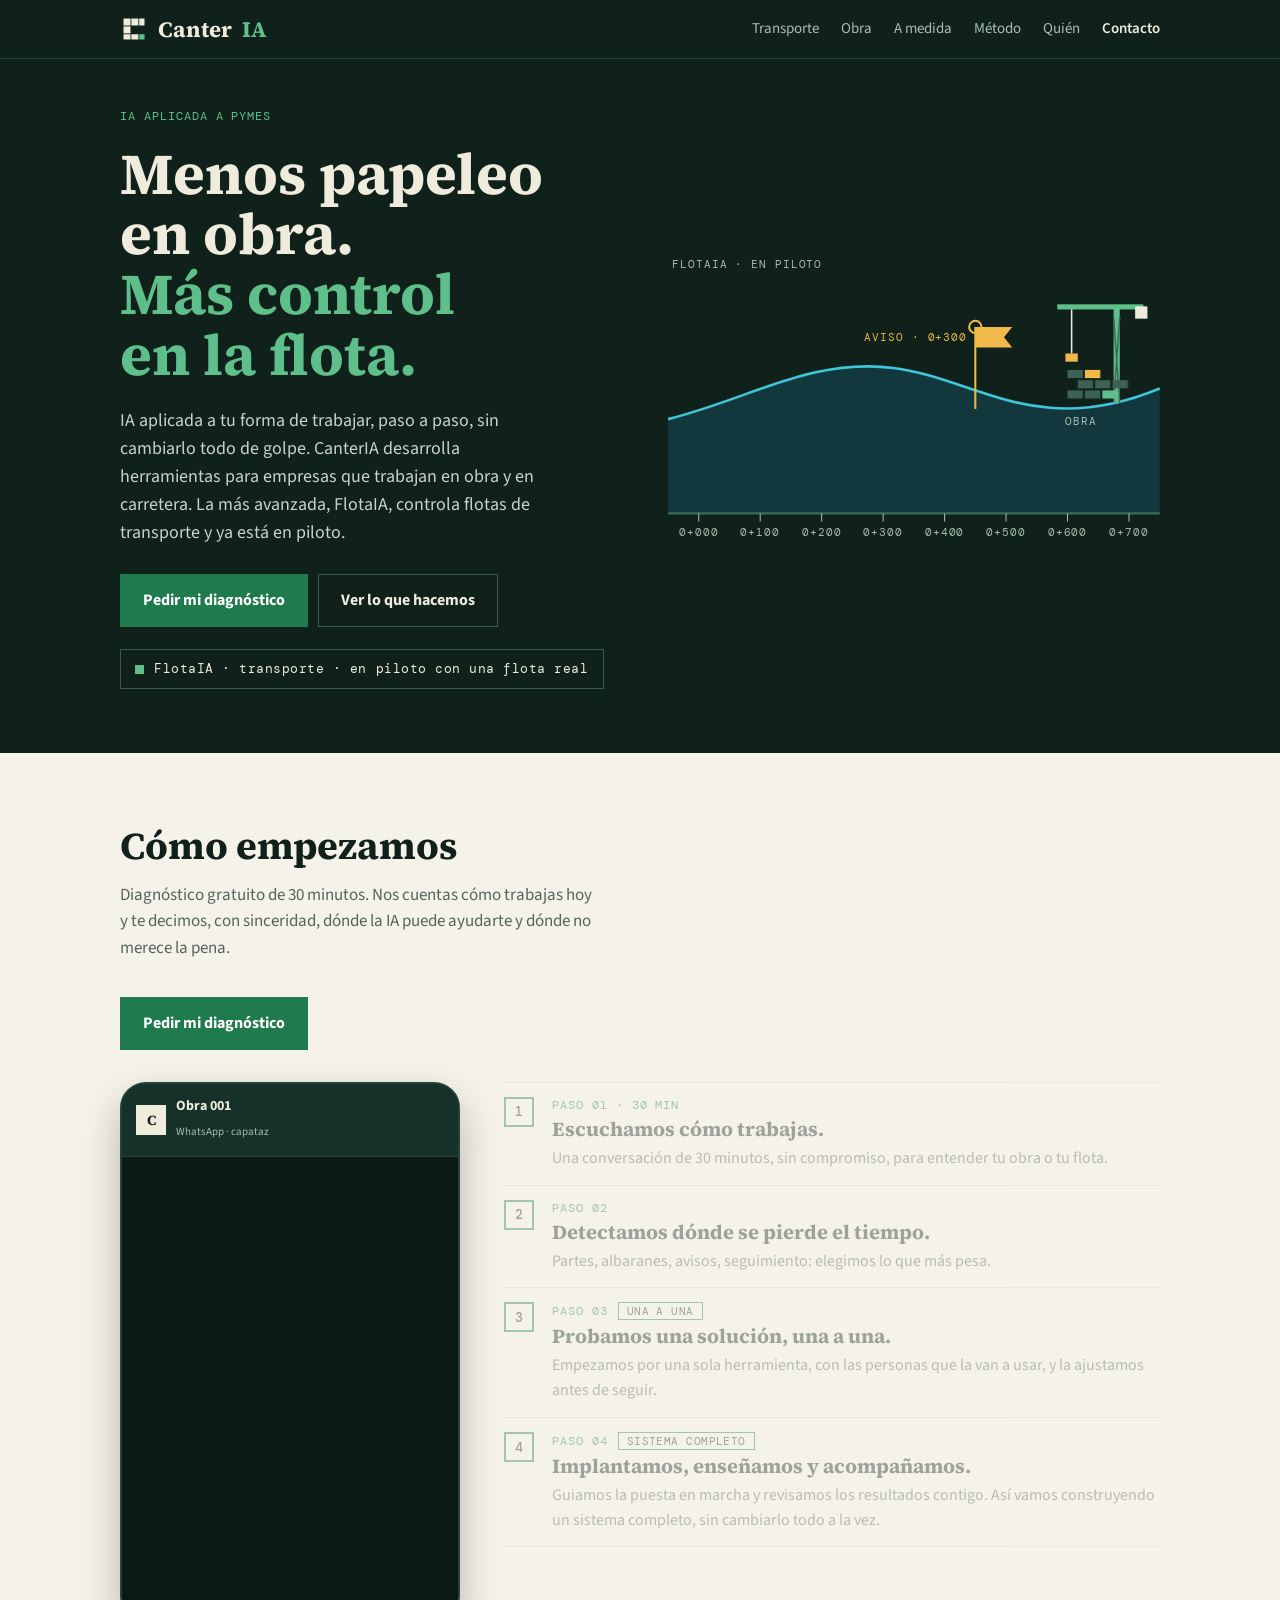
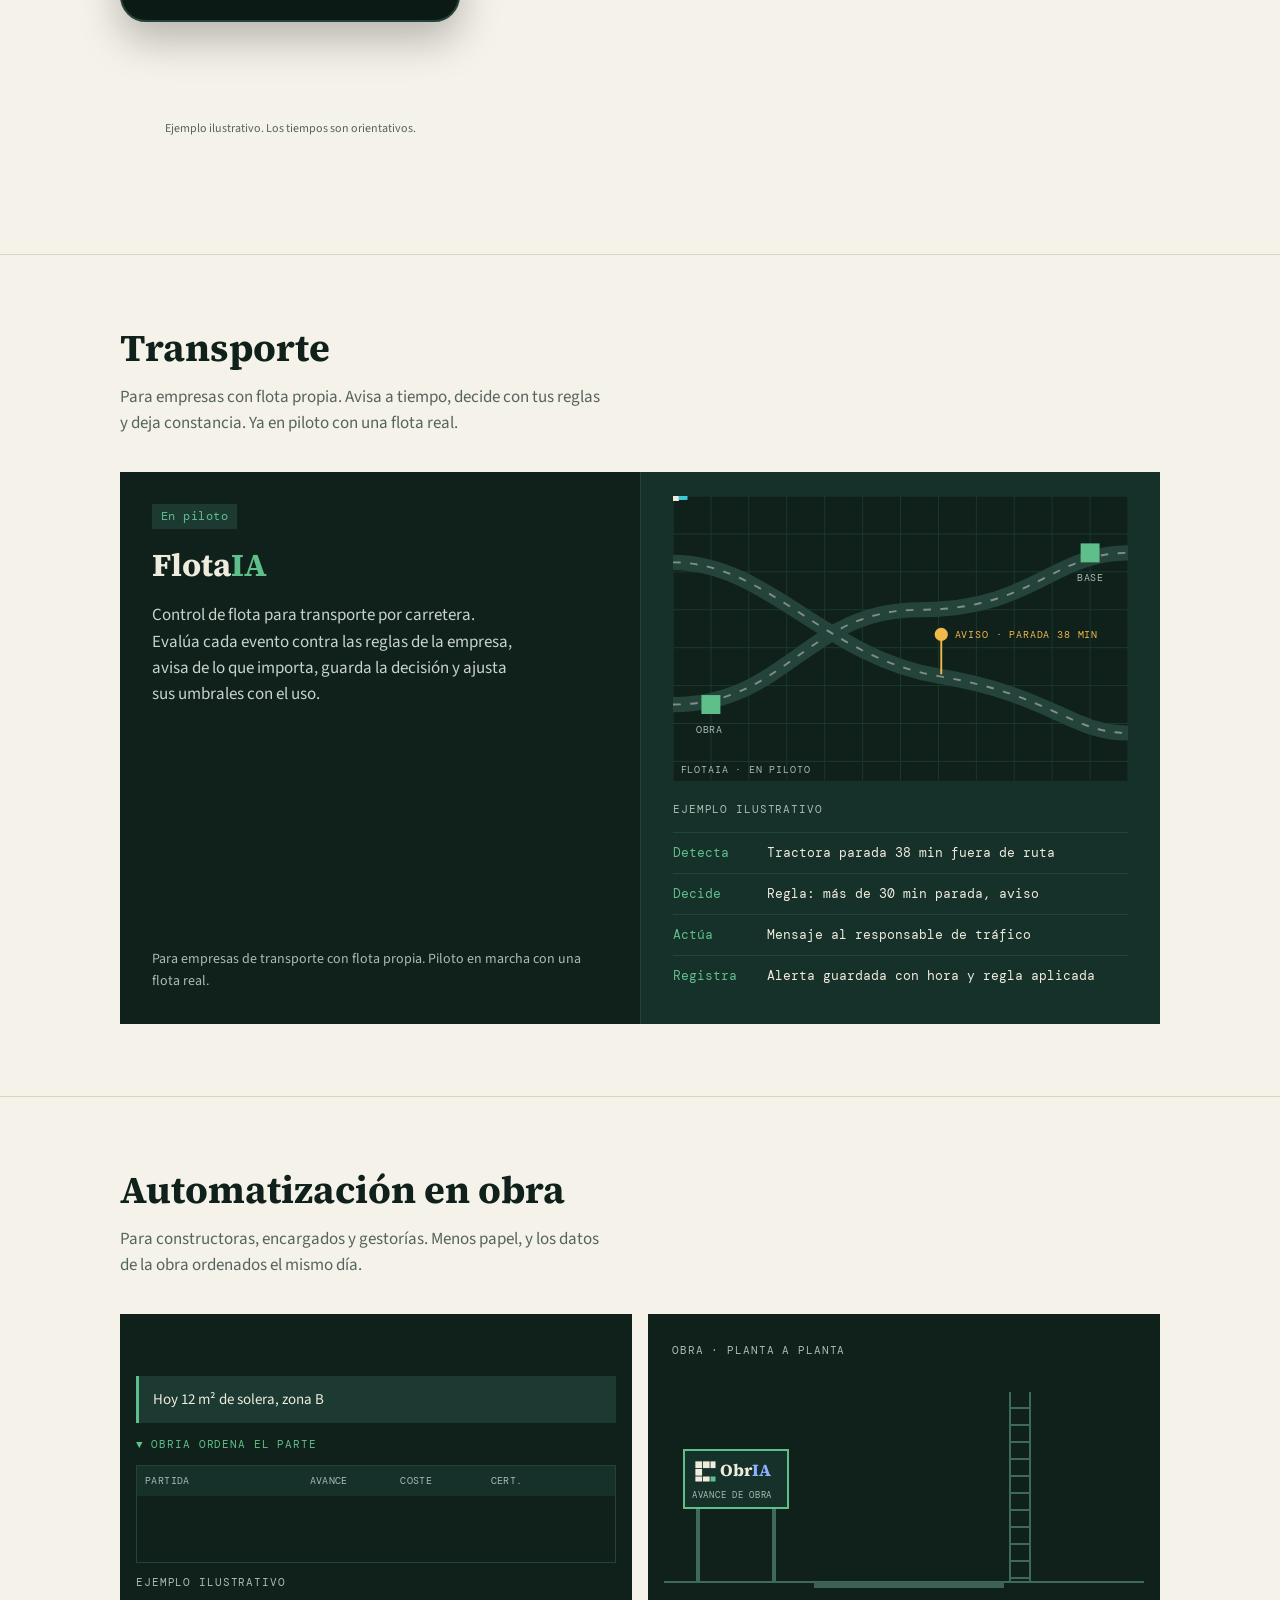
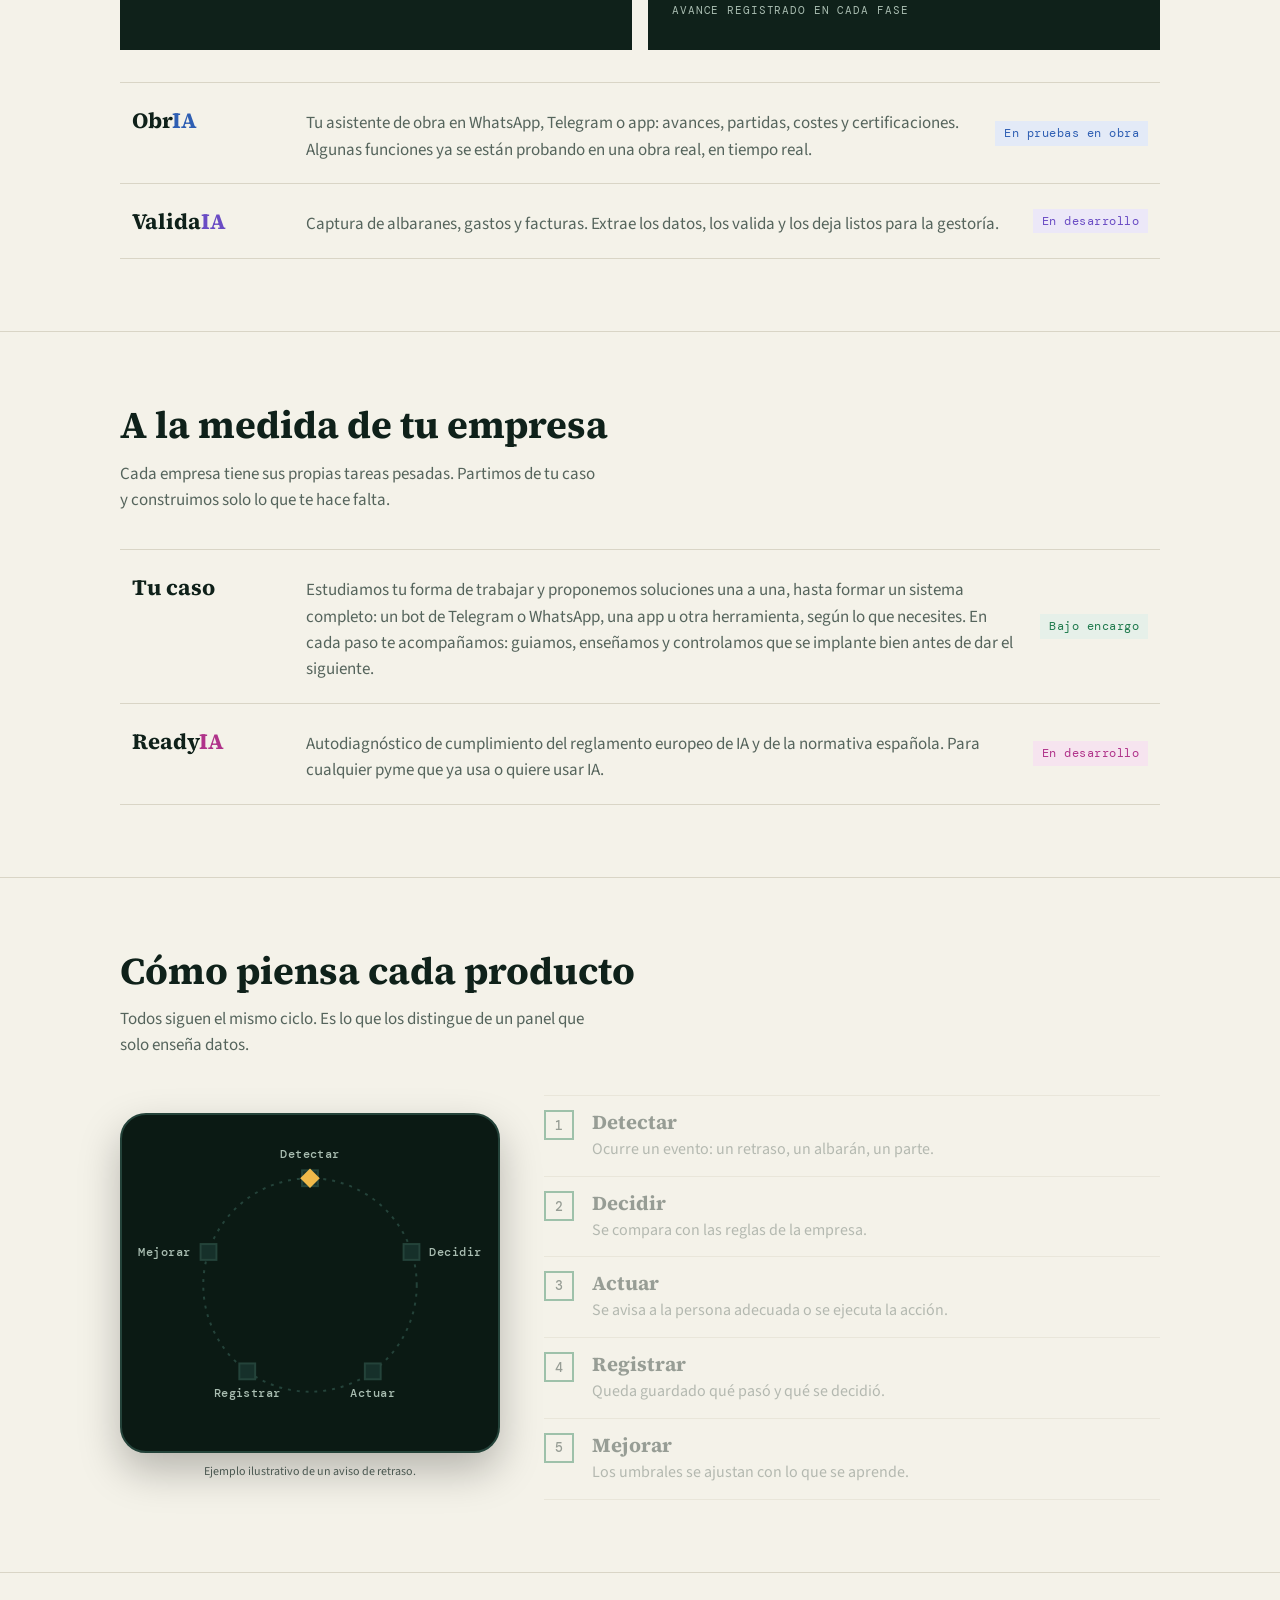
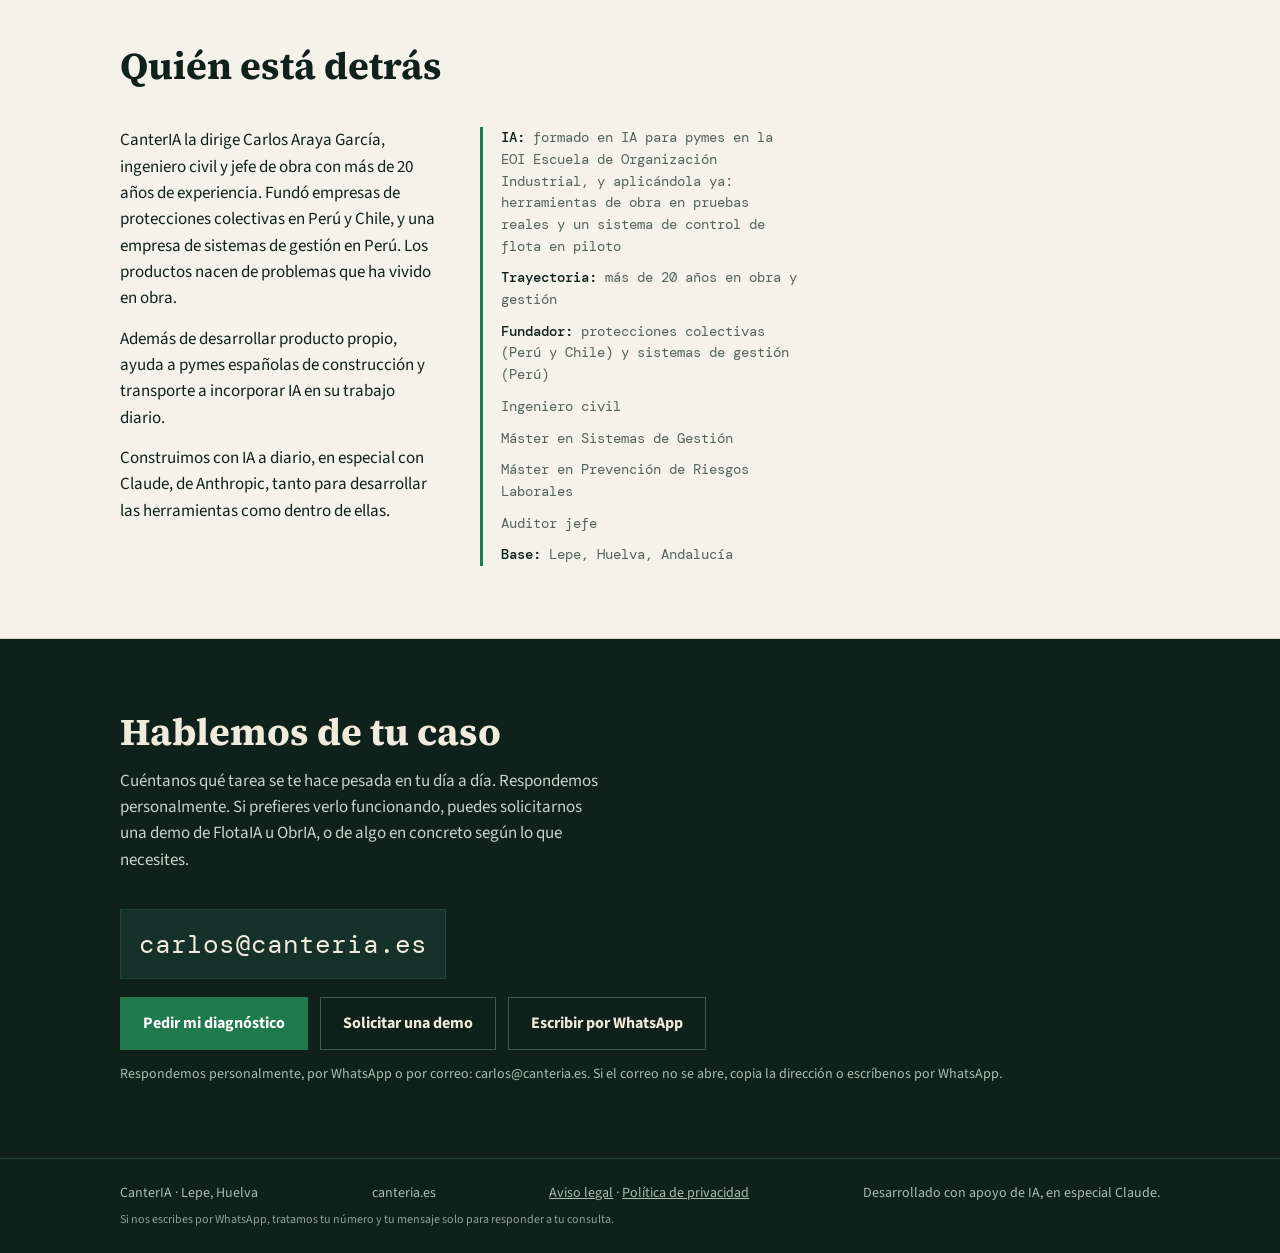
==== commit 3be37dde: "Web: ValidaIA sustituye a AlbaránIA y acentos propios por producto Co-Authored-By: Claude Sonnet 5.5" ====
--- a/index.html
+++ b/index.html
@@ -42,16 +42,21 @@
   --serif: "Source Serif 4", Georgia, serif;
   --sans: "Source Sans 3", system-ui, sans-serif;
   --mono: "DM Mono", ui-monospace, monospace;
+  --obria: #2f5fb3; --obria-bg: #e3eaf7;
+  --validaia: #6a4cc4; --validaia-bg: #ece8f8;
+  --readyia: #b0338a; --readyia-bg: #f6e4ef;
 }
 @media (prefers-color-scheme: dark) {
   :root:not([data-theme="light"]) {
     --bg: #0f211a; --surface: #16302a; --border: #24433a; --text: #efebdd;
     --text-2: #a9bdb1; --accent-text: #5fbf8a; --chip-bg: #1d3a32; --row-hover: #143027; color-scheme: dark;
+    --obria: #8fb1ff; --obria-bg: #1b2c4d; --validaia: #b7a6ff; --validaia-bg: #2a2350; --readyia: #f08ccb; --readyia-bg: #45203a;
   }
 }
 :root[data-theme="dark"] {
   --bg: #0f211a; --surface: #16302a; --border: #24433a; --text: #efebdd;
   --text-2: #a9bdb1; --accent-text: #5fbf8a; --chip-bg: #1d3a32; --row-hover: #143027; color-scheme: dark;
+    --obria: #8fb1ff; --obria-bg: #1b2c4d; --validaia: #b7a6ff; --validaia-bg: #2a2350; --readyia: #f08ccb; --readyia-bg: #45203a;
 }
 *, *::before, *::after { box-sizing: border-box; }
 html { scroll-behavior: smooth; }
@@ -184,6 +189,9 @@
 .prow h3 b { color: var(--accent-text); font-weight: 700; }
 .prow p { margin: 0; color: var(--text-2); }
 .prow .chip { align-self: center; }
+.prow[data-p="obria"] { --accent-text: var(--obria); --chip-bg: var(--obria-bg); }
+.prow[data-p="validaia"] { --accent-text: var(--validaia); --chip-bg: var(--validaia-bg); }
+.prow[data-p="readyia"] { --accent-text: var(--readyia); --chip-bg: var(--readyia-bg); }
 @media (max-width: 640px) { .prow { grid-template-columns: minmax(0, 1fr); gap: 6px; } .prow .chip { order: -1; } }
 
 /* Método: línea vertical que se dibuja */
@@ -420,17 +428,17 @@
 <g><rect x="32" y="158" width="4" height="92" fill="#3f6a59"/><rect x="108" y="158" width="4" height="92" fill="#3f6a59"/>
 <rect x="20" y="118" width="104" height="58" fill="#16302a" stroke="#5fbf8a" stroke-width="2"/>
 <g transform="translate(28,126) scale(.42)" fill="#efebdd"><rect x="8" y="8" width="16" height="16"/><rect x="26" y="8" width="16" height="16"/><rect x="8" y="26" width="16" height="16"/><rect x="8" y="44" width="16" height="12"/><rect x="26" y="44" width="16" height="12"/><rect x="44" y="8" width="12" height="16"/><rect x="44" y="44" width="12" height="12" fill="#5fbf8a"/></g>
-<text x="56" y="144" style="font:700 17px 'Source Serif 4',Georgia,serif;fill:#efebdd">Obr<tspan fill="#5fbf8a">IA</tspan></text>
+<text x="56" y="144" style="font:700 17px 'Source Serif 4',Georgia,serif;fill:#efebdd">Obr<tspan fill="#8fb1ff">IA</tspan></text>
 <text class="t" x="28" y="166" style="font-size:9px">Avance de obra</text></g>
 <text class="t" x="8" y="22">Obra · planta a planta</text><text class="t" x="8" y="282">Avance registrado en cada fase</text></svg></div></div>
       <div class="rows">
-        <article class="prow reveal" style="--d:1">
+        <article class="prow reveal" data-p="obria" style="--d:1">
           <h3>Obr<b>IA</b></h3>
           <p>Tu asistente de obra en WhatsApp, Telegram o app: avances, partidas, costes y certificaciones. Algunas funciones ya se están probando en una obra real, en tiempo real.</p>
           <span class="chip">En pruebas en obra</span>
         </article>
-        <article class="prow reveal" style="--d:2">
-          <h3>Albarán<b>IA</b></h3>
+        <article class="prow reveal" data-p="validaia" style="--d:2">
+          <h3>Valida<b>IA</b></h3>
           <p>Captura de albaranes, gastos y facturas. Extrae los datos, los valida y los deja listos para la gestoría.</p>
           <span class="chip">En desarrollo</span>
         </article>
@@ -448,7 +456,7 @@
           <p>Estudiamos tu forma de trabajar y proponemos soluciones una a una, hasta formar un sistema completo: un bot de Telegram o WhatsApp, una app u otra herramienta, según lo que necesites. En cada paso te acompañamos: guiamos, enseñamos y controlamos que se implante bien antes de dar el siguiente.</p>
           <span class="chip">Bajo encargo</span>
         </article>
-        <article class="prow reveal" style="--d:2">
+        <article class="prow reveal" data-p="readyia" style="--d:2">
           <h3>Ready<b>IA</b></h3>
           <p>Autodiagnóstico de cumplimiento del reglamento europeo de IA y de la normativa española. Para cualquier pyme que ya usa o quiere usar IA.</p>
           <span class="chip">En desarrollo</span>
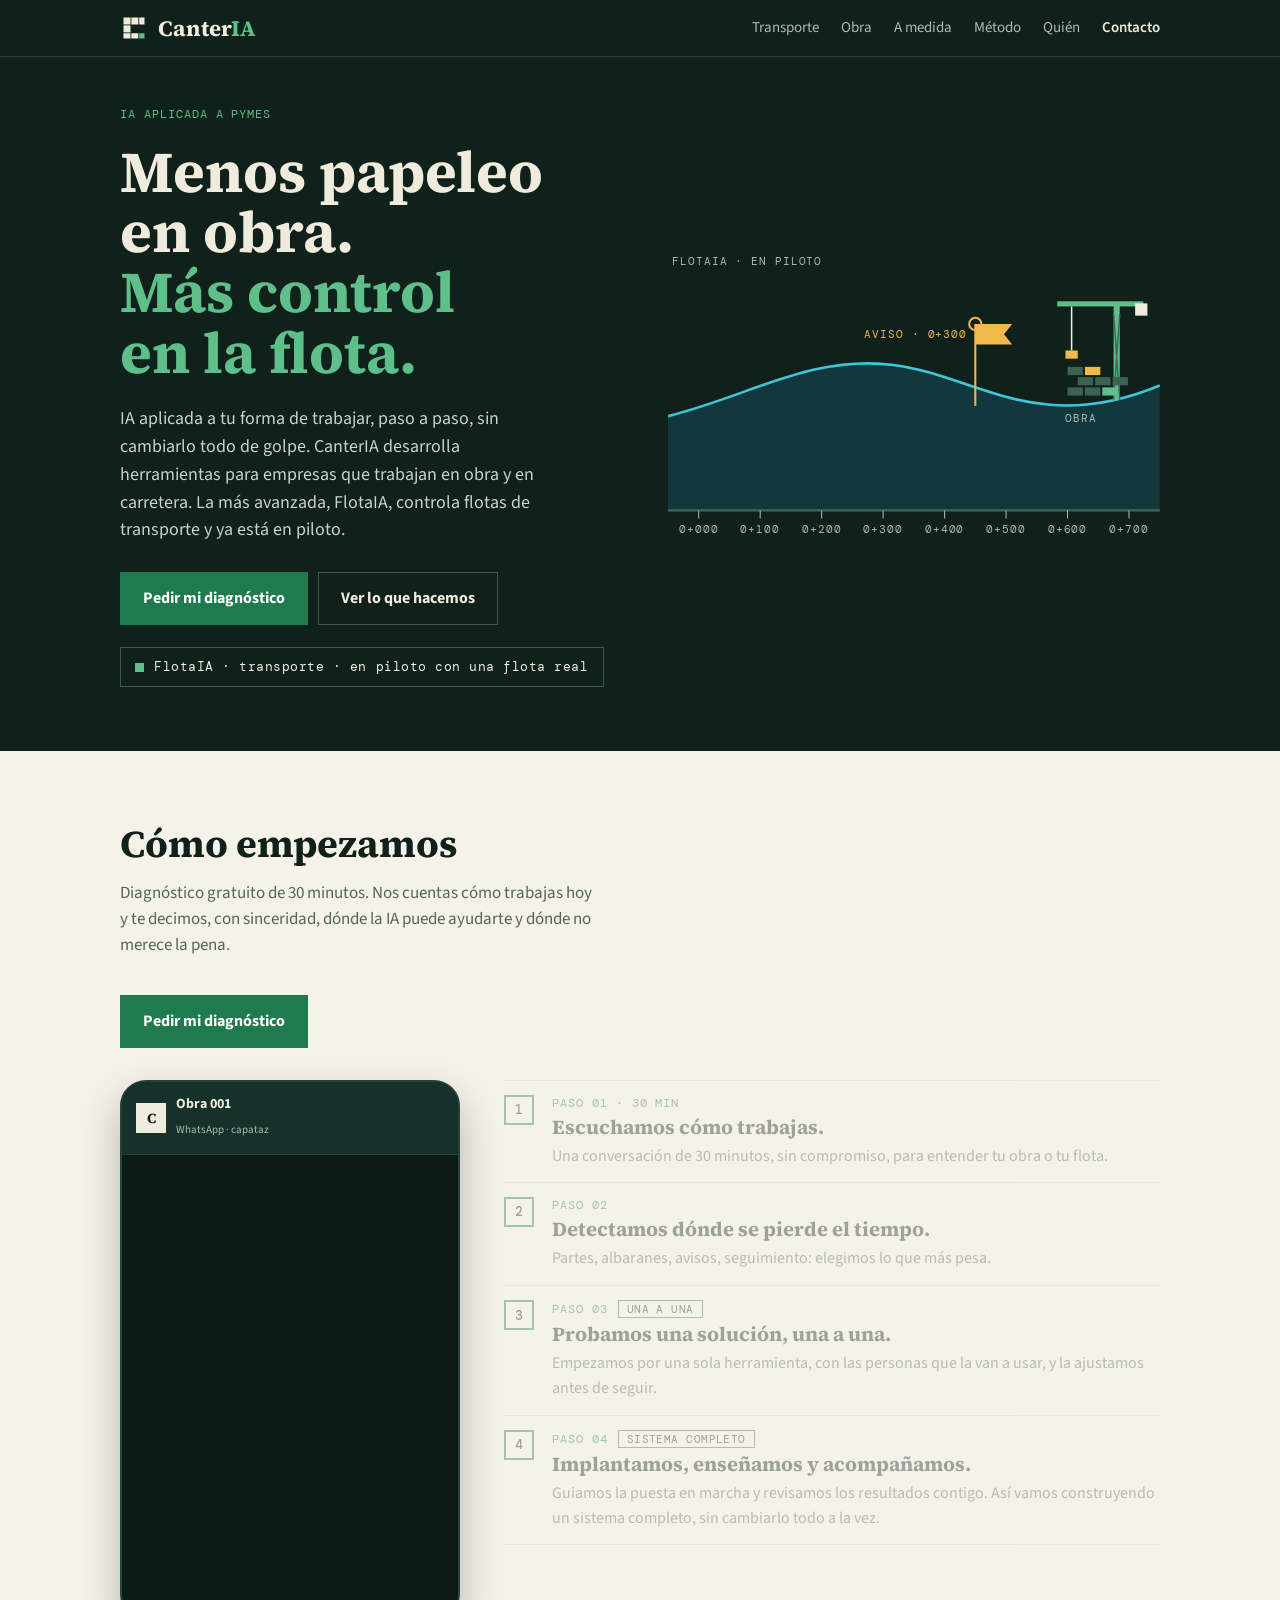
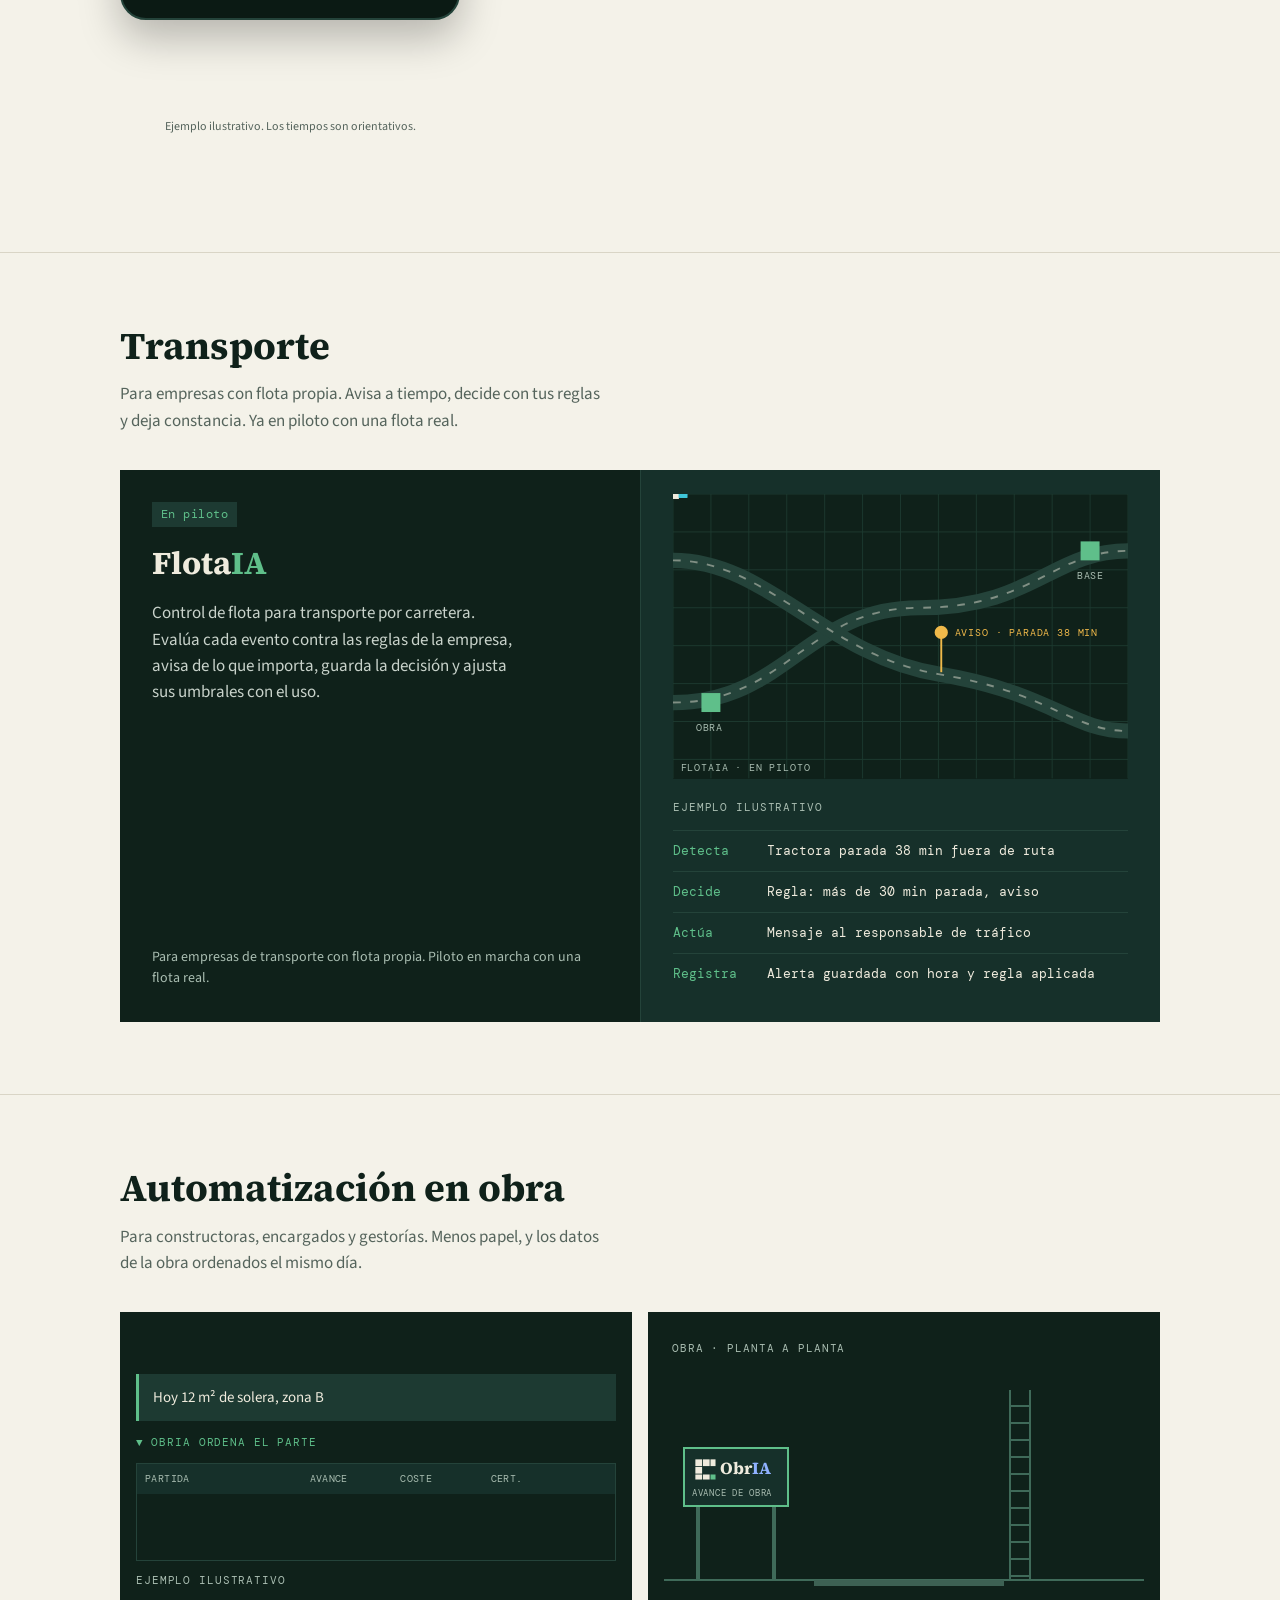
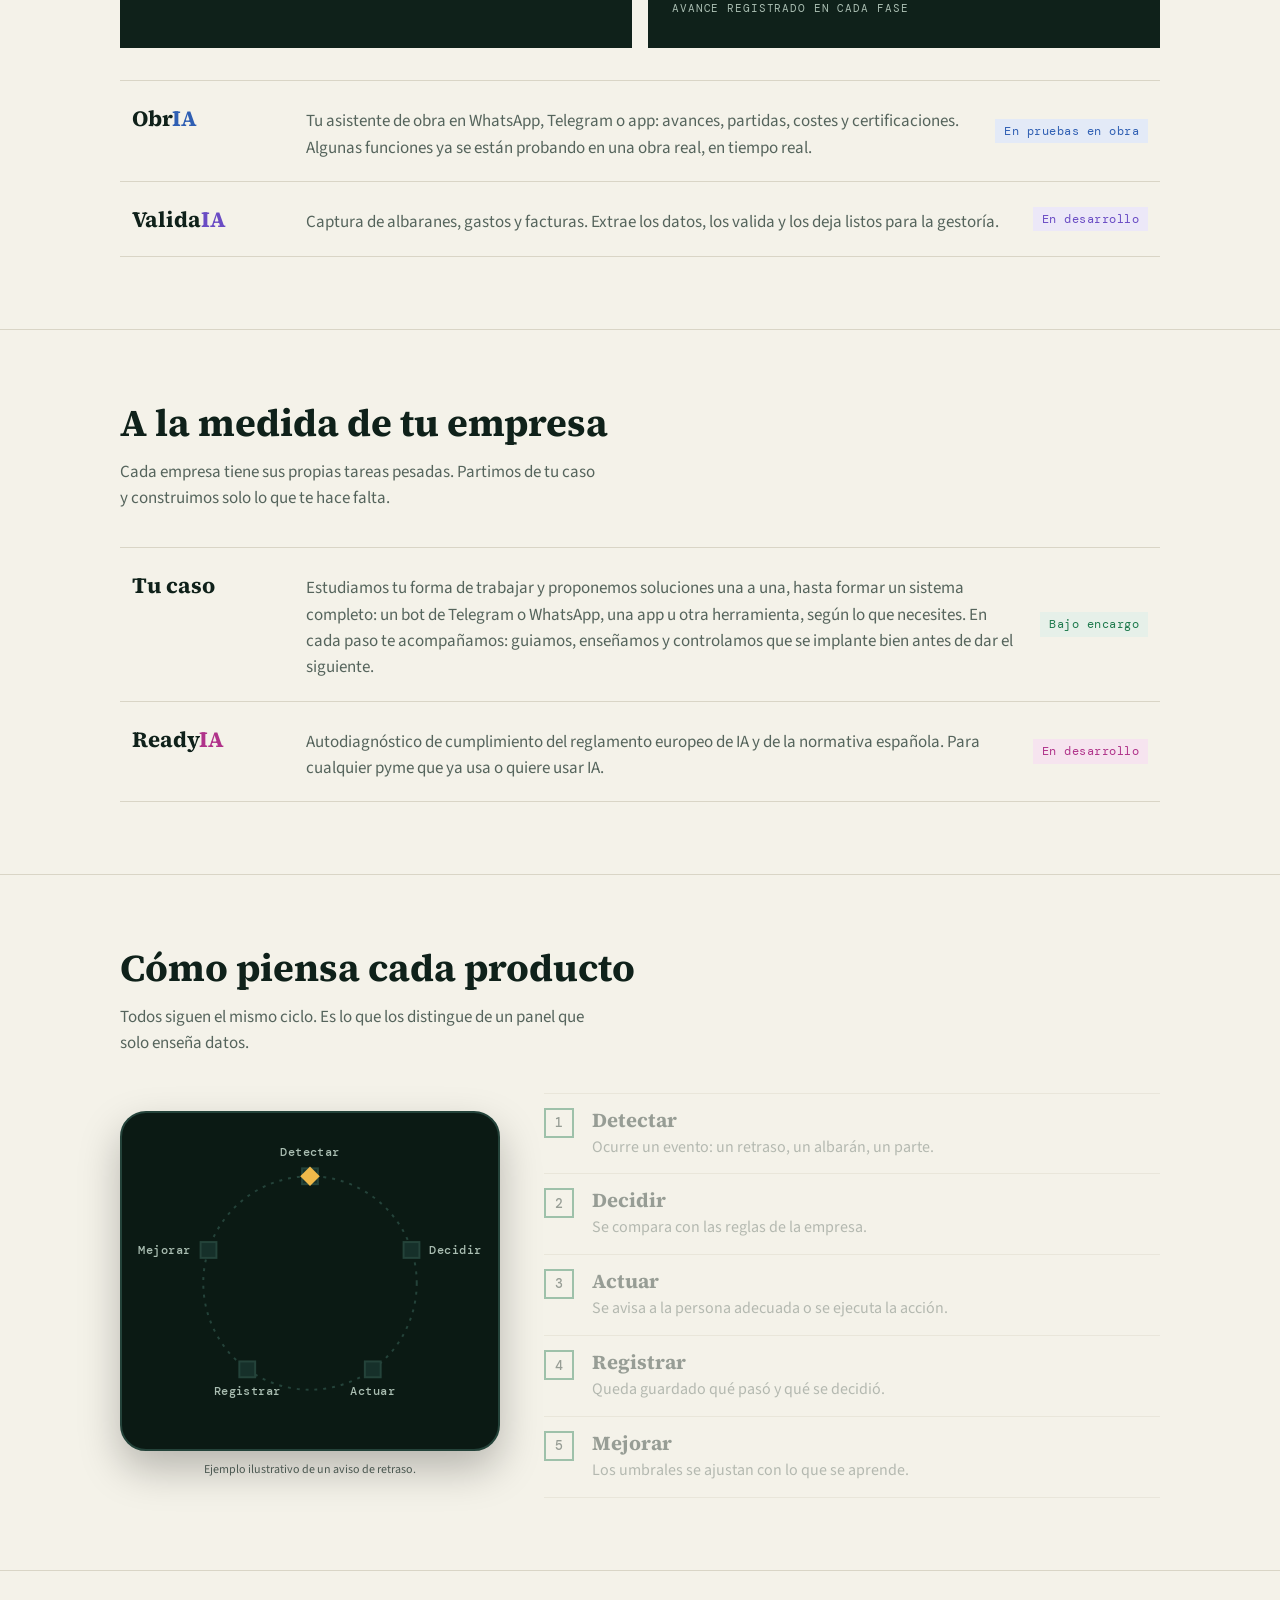
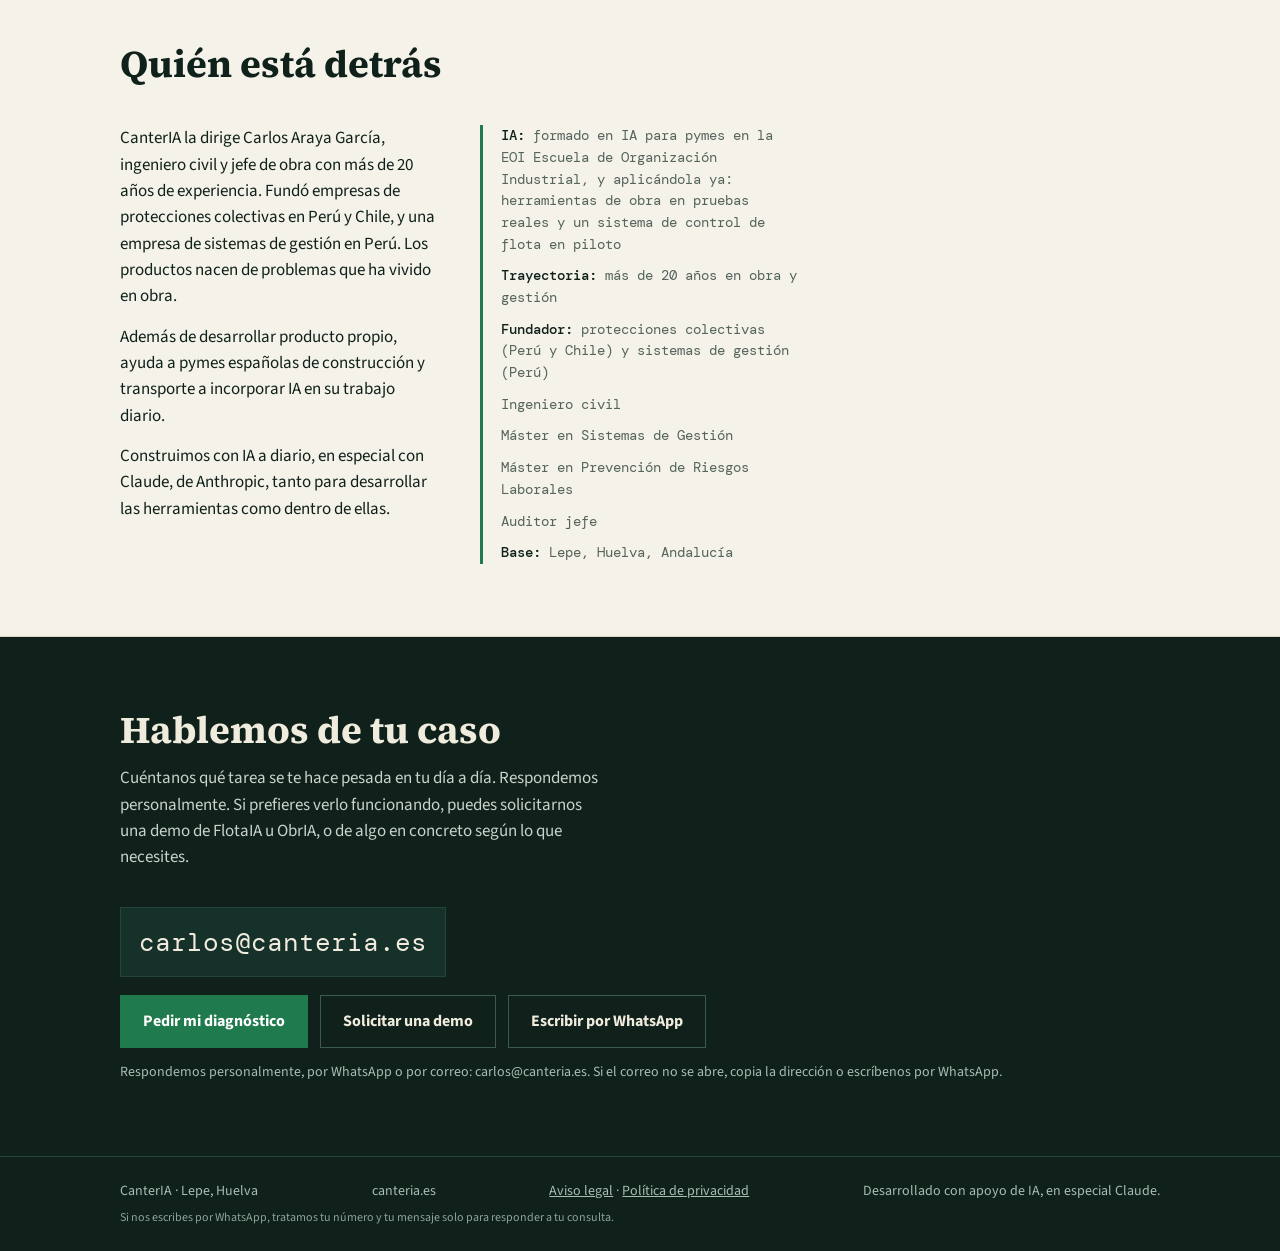
==== commit 3c06f24e: "Web: feedback táctil, pausa de animaciones fuera de pantalla, SEO y páginas legales con el sistema d" ====
--- a/index.html
+++ b/index.html
@@ -19,8 +19,19 @@
 <meta property="og:image:width" content="1200">
 <meta property="og:image:height" content="630">
 <meta name="twitter:card" content="summary_large_image">
+<meta name="twitter:title" content="CanterIA · IA aplicada a pymes">
+<meta name="twitter:description" content="Menos papeleo en obra y más control en la flota, paso a paso y probado con quien lo usa.">
+<meta name="twitter:image" content="https://canteria.es/og.png">
 <title>CanterIA · IA aplicada a pymes</title>
+<link rel="preload" href="fonts/source-serif-4-latin-700-normal.woff2" as="font" type="font/woff2" crossorigin>
+<link rel="preload" href="fonts/source-sans-3-latin-400-normal.woff2" as="font" type="font/woff2" crossorigin>
 <link rel="stylesheet" href="fonts/fonts.css">
+<script type="application/ld+json">
+{"@context":"https://schema.org","@graph":[
+{"@type":"Organization","@id":"https://canteria.es/#org","name":"CanterIA","url":"https://canteria.es/","logo":"https://canteria.es/og.png","email":"carlos@canteria.es","description":"Inteligencia artificial aplicada a pymes de construcción y transporte.","address":{"@type":"PostalAddress","addressLocality":"Lepe","addressRegion":"Huelva","addressCountry":"ES"},"founder":{"@type":"Person","name":"Carlos Araya García","jobTitle":"Ingeniero civil"}},
+{"@type":"WebSite","@id":"https://canteria.es/#web","url":"https://canteria.es/","name":"CanterIA","inLanguage":"es-ES","publisher":{"@id":"https://canteria.es/#org"}}
+]}
+</script>
 <script>document.documentElement.classList.add('js');
 (function(){ if (window.matchMedia && window.matchMedia('(prefers-reduced-motion: reduce)').matches) { var a=document.querySelectorAll('animateMotion'); for (var i=0;i<a.length;i++) a[i].parentNode.removeChild(a[i]); } })();
 </script>
@@ -66,18 +77,18 @@
 :focus-visible { outline: 2px solid var(--verde-claro); outline-offset: 3px; }
 
 /* Aparición al hacer scroll: solo se oculta si hay JS */
-.js .reveal { opacity: 0; transform: translateY(14px); transition: opacity .6s ease, transform .6s ease; transition-delay: calc(var(--d, 0) * 90ms); }
+.js .reveal { opacity: 0; transform: translateY(14px); transition: opacity .45s cubic-bezier(.2,.7,.2,1), transform .45s cubic-bezier(.2,.7,.2,1); transition-delay: calc(var(--d, 0) * 70ms); }
 .js .reveal.in { opacity: 1; transform: none; }
 
 header.top { background: var(--bosque); color: var(--cal); position: sticky; top: env(safe-area-inset-top, 0px); z-index: 5; border-bottom: 1px solid #24433a; }
-header.top .wrap { display: flex; align-items: center; justify-content: space-between; gap: 16px; padding-block: 12px; }
+header.top .wrap { display: flex; align-items: center; justify-content: space-between; gap: 16px; padding-block: 6px; }
 .logo { display: flex; align-items: center; gap: 10px; font-family: var(--serif); font-weight: 700; font-size: 22px; text-decoration: none; }
 .logo svg { flex-shrink: 0; fill: var(--cal); }
 .logo .acc { fill: var(--verde-claro); }
 .logo b { color: var(--verde-claro); font-weight: 700; }
 header.top nav { display: flex; gap: 22px; font-size: 15px; }
-header.top nav a { text-decoration: none; color: #a9bdb1; transition: color .2s; }
-header.top nav a:hover { color: var(--cal); }
+header.top nav a { text-decoration: none; color: #a9bdb1; transition: color .2s; display: inline-flex; align-items: center; min-height: 44px; }
+@media (hover: hover) { header.top nav a:hover { color: var(--cal); } }
 @media (max-width: 560px) { header.top nav a:not(.cta-nav) { display: none; } }
 .cta-nav { color: var(--cal) !important; font-weight: 600; }
 
@@ -91,9 +102,11 @@
 .hero h1 span:last-child { color: var(--verde-claro); }
 .hero p.lead { font-size: 18px; max-width: 48ch; color: #c9d3cb; margin: 0 0 28px; }
 .btn { display: inline-block; background: var(--verde); color: #fff; font-weight: 700; font-size: 16px; padding: 13px 22px; text-decoration: none; border: 1px solid var(--verde); transition: background .2s, transform .2s, border-color .2s; }
-.btn:hover { background: #196640; border-color: #196640; transform: translateY(-2px); }
+@media (hover: hover) { .btn:hover { background: #196640; border-color: #196640; transform: translateY(-2px); } }
+.btn:active { background: #196640; border-color: #196640; transform: scale(.97); transition-duration: .08s; }
 .btn.ghost { background: transparent; color: var(--cal); border-color: #3b5a4e; }
-.btn.ghost:hover { border-color: var(--cal); background: transparent; }
+@media (hover: hover) { .btn.ghost:hover { border-color: var(--cal); background: transparent; } }
+.btn.ghost:active { border-color: var(--cal); background: transparent; }
 .hero .actions { display: flex; flex-wrap: wrap; gap: 10px; }
 .scene { width: 100%; height: auto; display: block; }
 .scene .blk { fill: #3d6153; transform-box: fill-box; transform-origin: center; }
@@ -123,7 +136,8 @@
 .js .scene .blk { animation: lay .55s cubic-bezier(.2,.7,.2,1) both; animation-delay: calc(var(--i) * 45ms + 250ms); }
 .scene .blk.hi { animation-name: lay, pulse; animation-duration: .55s, 3.2s; animation-delay: calc(var(--i) * 45ms + 250ms), 2.6s; animation-iteration-count: 1, infinite; }
 .flota-link { display: inline-flex; align-items: center; gap: 10px; margin-top: 22px; font-family: var(--mono); font-size: 13px; letter-spacing: .04em; color: var(--cal); text-decoration: none; border: 1px solid #3b5a4e; padding: 9px 14px; transition: border-color .2s, transform .2s; }
-.flota-link:hover { border-color: var(--verde-claro); transform: translateX(3px); }
+@media (hover: hover) { .flota-link:hover { border-color: var(--verde-claro); transform: translateX(3px); } }
+.flota-link:active { border-color: var(--verde-claro); transform: scale(.97); transition-duration: .08s; }
 .flota-link i { width: 9px; height: 9px; background: var(--verde-claro); display: inline-block; }
 
 section { padding-block: 72px; }
@@ -184,7 +198,7 @@
 .rows { margin-top: 8px; }
 .prow { display: grid; grid-template-columns: 150px minmax(0, 1fr) auto; gap: 8px 24px; align-items: baseline; padding: 20px 12px; border-bottom: 1px solid var(--border); transition: background .25s, padding-left .25s; }
 .prow:first-child { border-top: 1px solid var(--border); }
-.prow:hover { background: var(--row-hover); padding-left: 20px; }
+@media (hover: hover) { .prow:hover { background: var(--row-hover); padding-left: 20px; } }
 .prow h3 { font-family: var(--serif); font-size: 22px; margin: 0; }
 .prow h3 b { color: var(--accent-text); font-weight: 700; }
 .prow p { margin: 0; color: var(--text-2); }
@@ -216,7 +230,8 @@
 .contact h2 { color: var(--cal); }
 .contact .sub { color: #c9d3cb; }
 .mail { font-family: var(--mono); font-size: clamp(18px, 4vw, 26px); background: #16302a; border: 1px solid #24433a; padding: 14px 18px; display: inline-block; max-width: 100%; overflow-wrap: anywhere; text-decoration: none; color: var(--cal); transition: border-color .2s, transform .2s; }
-.mail:hover { border-color: var(--verde-claro); transform: translateY(-2px); }
+@media (hover: hover) { .mail:hover { border-color: var(--verde-claro); transform: translateY(-2px); } }
+.mail:active { border-color: var(--verde-claro); transform: scale(.98); transition-duration: .08s; }
 .contact .note { font-size: 14px; color: #a9bdb1; margin: 14px 0 0; }
 footer { background: var(--bosque); color: #a9bdb1; font-size: 14px; padding-block: 24px; border-top: 1px solid #24433a; }
 footer .wrap { display: flex; flex-wrap: wrap; gap: 8px 24px; justify-content: space-between; }
@@ -228,8 +243,12 @@
   .js .scene .blk, .scene .blk.hi, .scene .truck, .scene .center, .scene .ring { animation: none; }
   .scene .truck { transform: translate(130px, 250px) scale(1.3); }
   .steps::after { transition: none; transform: scaleY(1); }
-  .btn, .mail, .prow { transition: none; }
+  .btn, .mail, .prow, .flota-link { transition: none; }
+  .btn:active, .flota-link:active, .mail:active { transform: none; }
 }
+
+/* Animaciones infinitas: se pausan cuando su escena no está en pantalla (ahorra batería y CPU) */
+.fuera, .fuera * { animation-play-state: paused !important; }
 
 #escena{display:grid;gap:28px;align-items:start;margin-top:8px}
 @media(min-width:820px){#escena{grid-template-columns:340px minmax(0,1fr);gap:44px}}
@@ -308,7 +327,7 @@
 .js #ciclo-esc:not(.in) *{animation-play-state:paused}
 @media(prefers-reduced-motion:reduce){#ciclo-esc *{animation:none!important}#ciclo-esc .tok{display:none}#ciclo-esc .nd{fill:#5fbf8a;stroke:#5fbf8a}#ciclo-esc .lb{fill:#efebdd}#ciclo-esc .arc{stroke-dashoffset:0}#ciclo-esc .core:first-child{opacity:1}#ciclo-esc .paso{opacity:1}}
 @keyframes cy_tok{0.000%{transform:rotate(0deg)}11.000%{transform:rotate(0deg);animation-timing-function:cubic-bezier(.5,0,.5,1)}20.000%{transform:rotate(72deg)}31.000%{transform:rotate(72deg);animation-timing-function:cubic-bezier(.5,0,.5,1)}40.000%{transform:rotate(144deg)}51.000%{transform:rotate(144deg);animation-timing-function:cubic-bezier(.5,0,.5,1)}60.000%{transform:rotate(216deg)}71.000%{transform:rotate(216deg);animation-timing-function:cubic-bezier(.5,0,.5,1)}80.000%{transform:rotate(288deg)}91.000%{transform:rotate(288deg);animation-timing-function:cubic-bezier(.5,0,.5,1)}100.000%{transform:rotate(360deg)}}@keyframes cy_nr0{0.000%{fill:#5fbf8a;stroke:#5fbf8a}1.500%{fill:#5fbf8a;stroke:#5fbf8a}19.950%{fill:#5fbf8a;stroke:#5fbf8a}21.000%{fill:#16302a;stroke:#24433a}100.000%{fill:#16302a;stroke:#24433a}}@keyframes cy_nt0{0.000%{fill:#efebdd}1.500%{fill:#efebdd}19.950%{fill:#efebdd}21.000%{fill:#a9bdb1}100.000%{fill:#a9bdb1}}@keyframes cy_cr0{0.000%{opacity:1;transform:none}1.750%{opacity:1;transform:none}18.500%{opacity:1;transform:none}20.000%{opacity:0;transform:none}100.000%{opacity:0;transform:none}}@keyframes cy_st0{0.000%{opacity:1}18.500%{opacity:1}20.000%{opacity:.4}100.000%{opacity:.4}}@keyframes cy_nm0{0.000%{background:var(--verde);color:#fff}19.950%{background:var(--verde);color:#fff}21.000%{background:transparent;color:var(--text)}100.000%{background:transparent;color:var(--text)}}@keyframes cy_nr1{0.000%{fill:#16302a;stroke:#24433a}20.000%{fill:#16302a;stroke:#24433a}21.500%{fill:#5fbf8a;stroke:#5fbf8a}39.950%{fill:#5fbf8a;stroke:#5fbf8a}41.000%{fill:#16302a;stroke:#24433a}100.000%{fill:#16302a;stroke:#24433a}}@keyframes cy_nt1{0.000%{fill:#a9bdb1}20.000%{fill:#a9bdb1}21.500%{fill:#efebdd}39.950%{fill:#efebdd}41.000%{fill:#a9bdb1}100.000%{fill:#a9bdb1}}@keyframes cy_cr1{0.000%{opacity:0;transform:none}20.000%{opacity:0;transform:translateY(6px)}21.750%{opacity:1;transform:none}38.500%{opacity:1;transform:none}40.000%{opacity:0;transform:none}100.000%{opacity:0;transform:none}}@keyframes cy_st1{0.000%{opacity:.4}19.950%{opacity:.4}21.500%{opacity:1}38.500%{opacity:1}40.000%{opacity:.4}100.000%{opacity:.4}}@keyframes cy_nm1{0.000%{background:transparent;color:var(--text)}19.950%{background:transparent;color:var(--text)}21.500%{background:var(--verde);color:#fff}39.950%{background:var(--verde);color:#fff}41.000%{background:transparent;color:var(--text)}100.000%{background:transparent;color:var(--text)}}@keyframes cy_nr2{0.000%{fill:#16302a;stroke:#24433a}40.000%{fill:#16302a;stroke:#24433a}41.500%{fill:#5fbf8a;stroke:#5fbf8a}59.950%{fill:#5fbf8a;stroke:#5fbf8a}61.000%{fill:#16302a;stroke:#24433a}100.000%{fill:#16302a;stroke:#24433a}}@keyframes cy_nt2{0.000%{fill:#a9bdb1}40.000%{fill:#a9bdb1}41.500%{fill:#efebdd}59.950%{fill:#efebdd}61.000%{fill:#a9bdb1}100.000%{fill:#a9bdb1}}@keyframes cy_cr2{0.000%{opacity:0;transform:none}40.000%{opacity:0;transform:translateY(6px)}41.750%{opacity:1;transform:none}58.500%{opacity:1;transform:none}60.000%{opacity:0;transform:none}100.000%{opacity:0;transform:none}}@keyframes cy_st2{0.000%{opacity:.4}39.950%{opacity:.4}41.500%{opacity:1}58.500%{opacity:1}60.000%{opacity:.4}100.000%{opacity:.4}}@keyframes cy_nm2{0.000%{background:transparent;color:var(--text)}39.950%{background:transparent;color:var(--text)}41.500%{background:var(--verde);color:#fff}59.950%{background:var(--verde);color:#fff}61.000%{background:transparent;color:var(--text)}100.000%{background:transparent;color:var(--text)}}@keyframes cy_nr3{0.000%{fill:#16302a;stroke:#24433a}60.000%{fill:#16302a;stroke:#24433a}61.500%{fill:#5fbf8a;stroke:#5fbf8a}79.950%{fill:#5fbf8a;stroke:#5fbf8a}81.000%{fill:#16302a;stroke:#24433a}100.000%{fill:#16302a;stroke:#24433a}}@keyframes cy_nt3{0.000%{fill:#a9bdb1}60.000%{fill:#a9bdb1}61.500%{fill:#efebdd}79.950%{fill:#efebdd}81.000%{fill:#a9bdb1}100.000%{fill:#a9bdb1}}@keyframes cy_cr3{0.000%{opacity:0;transform:none}60.000%{opacity:0;transform:translateY(6px)}61.750%{opacity:1;transform:none}78.500%{opacity:1;transform:none}80.000%{opacity:0;transform:none}100.000%{opacity:0;transform:none}}@keyframes cy_st3{0.000%{opacity:.4}59.950%{opacity:.4}61.500%{opacity:1}78.500%{opacity:1}80.000%{opacity:.4}100.000%{opacity:.4}}@keyframes cy_nm3{0.000%{background:transparent;color:var(--text)}59.950%{background:transparent;color:var(--text)}61.500%{background:var(--verde);color:#fff}79.950%{background:var(--verde);color:#fff}81.000%{background:transparent;color:var(--text)}100.000%{background:transparent;color:var(--text)}}@keyframes cy_nr4{0.000%{fill:#16302a;stroke:#24433a}80.000%{fill:#16302a;stroke:#24433a}81.500%{fill:#5fbf8a;stroke:#5fbf8a}98.000%{fill:#5fbf8a;stroke:#5fbf8a}99.950%{fill:#16302a;stroke:#24433a}100.000%{fill:#16302a;stroke:#24433a}}@keyframes cy_nt4{0.000%{fill:#a9bdb1}80.000%{fill:#a9bdb1}81.500%{fill:#efebdd}98.000%{fill:#efebdd}99.950%{fill:#a9bdb1}100.000%{fill:#a9bdb1}}@keyframes cy_cr4{0.000%{opacity:0;transform:none}80.000%{opacity:0;transform:translateY(6px)}81.750%{opacity:1;transform:none}97.000%{opacity:1;transform:none}98.500%{opacity:0;transform:none}100.000%{opacity:0;transform:none}}@keyframes cy_st4{0.000%{opacity:.4}79.950%{opacity:.4}81.500%{opacity:1}97.000%{opacity:1}98.500%{opacity:.4}100.000%{opacity:.4}}@keyframes cy_nm4{0.000%{background:transparent;color:var(--text)}79.950%{background:transparent;color:var(--text)}81.500%{background:var(--verde);color:#fff}98.450%{background:var(--verde);color:#fff}99.500%{background:transparent;color:var(--text)}100.000%{background:transparent;color:var(--text)}}@keyframes cy_ar0{0.000%{stroke-dashoffset:1}11.000%{stroke-dashoffset:1}20.000%{stroke-dashoffset:0}98.000%{stroke-dashoffset:0}99.950%{stroke-opacity:.0;stroke-dashoffset:0}100.000%{stroke-dashoffset:1;stroke-opacity:1}}@keyframes cy_ar1{0.000%{stroke-dashoffset:1}31.000%{stroke-dashoffset:1}40.000%{stroke-dashoffset:0}98.000%{stroke-dashoffset:0}99.950%{stroke-opacity:.0;stroke-dashoffset:0}100.000%{stroke-dashoffset:1;stroke-opacity:1}}@keyframes cy_ar2{0.000%{stroke-dashoffset:1}51.000%{stroke-dashoffset:1}60.000%{stroke-dashoffset:0}98.000%{stroke-dashoffset:0}99.950%{stroke-opacity:.0;stroke-dashoffset:0}100.000%{stroke-dashoffset:1;stroke-opacity:1}}@keyframes cy_ar3{0.000%{stroke-dashoffset:1}71.000%{stroke-dashoffset:1}80.000%{stroke-dashoffset:0}98.000%{stroke-dashoffset:0}99.950%{stroke-opacity:.0;stroke-dashoffset:0}100.000%{stroke-dashoffset:1;stroke-opacity:1}}@keyframes cy_ar4{0.000%{stroke-dashoffset:1}91.000%{stroke-dashoffset:1}98.000%{stroke-dashoffset:0}99.950%{stroke-opacity:.0;stroke-dashoffset:0}100.000%{stroke-dashoffset:1;stroke-opacity:1}}</style>
-
+<body>
 <header class="top">
   <div class="wrap">
     <a class="logo" href="#top" aria-label="CanterIA, inicio">
@@ -318,7 +337,7 @@
         <rect x="26" y="44" width="16" height="12"/><rect x="44" y="8" width="12" height="16"/>
         <rect class="acc" x="44" y="44" width="12" height="12"/>
       </svg>
-      Canter<b>IA</b>
+      <span>Canter<b>IA</b></span>
     </a>
     <nav aria-label="Principal">
       <a href="#transporte">Transporte</a>
@@ -532,7 +551,25 @@
   els.forEach(function (el) { io.observe(el); });
 })();
 
+/* Pausa las escenas animadas cuando salen de pantalla (CSS + SMIL) */
+(function () {
+  if (!('IntersectionObserver' in window)) return;
+  var escenas = document.querySelectorAll('.scene, #escena, #ciclo-esc, .oa-panel, .log');
+  var po = new IntersectionObserver(function (entries) {
+    entries.forEach(function (e) {
+      var visible = e.isIntersecting;
+      e.target.classList.toggle('fuera', !visible);
+      var svgs = e.target.tagName === 'svg' ? [e.target] : e.target.querySelectorAll('svg');
+      for (var i = 0; i < svgs.length; i++) {
+        if (visible && svgs[i].unpauseAnimations) svgs[i].unpauseAnimations();
+        else if (!visible && svgs[i].pauseAnimations) svgs[i].pauseAnimations();
+      }
+    });
+  }, { rootMargin: '80px 0px' });
+  escenas.forEach(function (el) { po.observe(el); });
+})();
+
 (function(){ if (window.matchMedia && window.matchMedia('(prefers-reduced-motion: reduce)').matches) { var a=document.querySelectorAll('animateMotion'); for (var i=0;i<a.length;i++) a[i].parentNode.removeChild(a[i]); } })();
 </script>
-
+</body>
 </html>
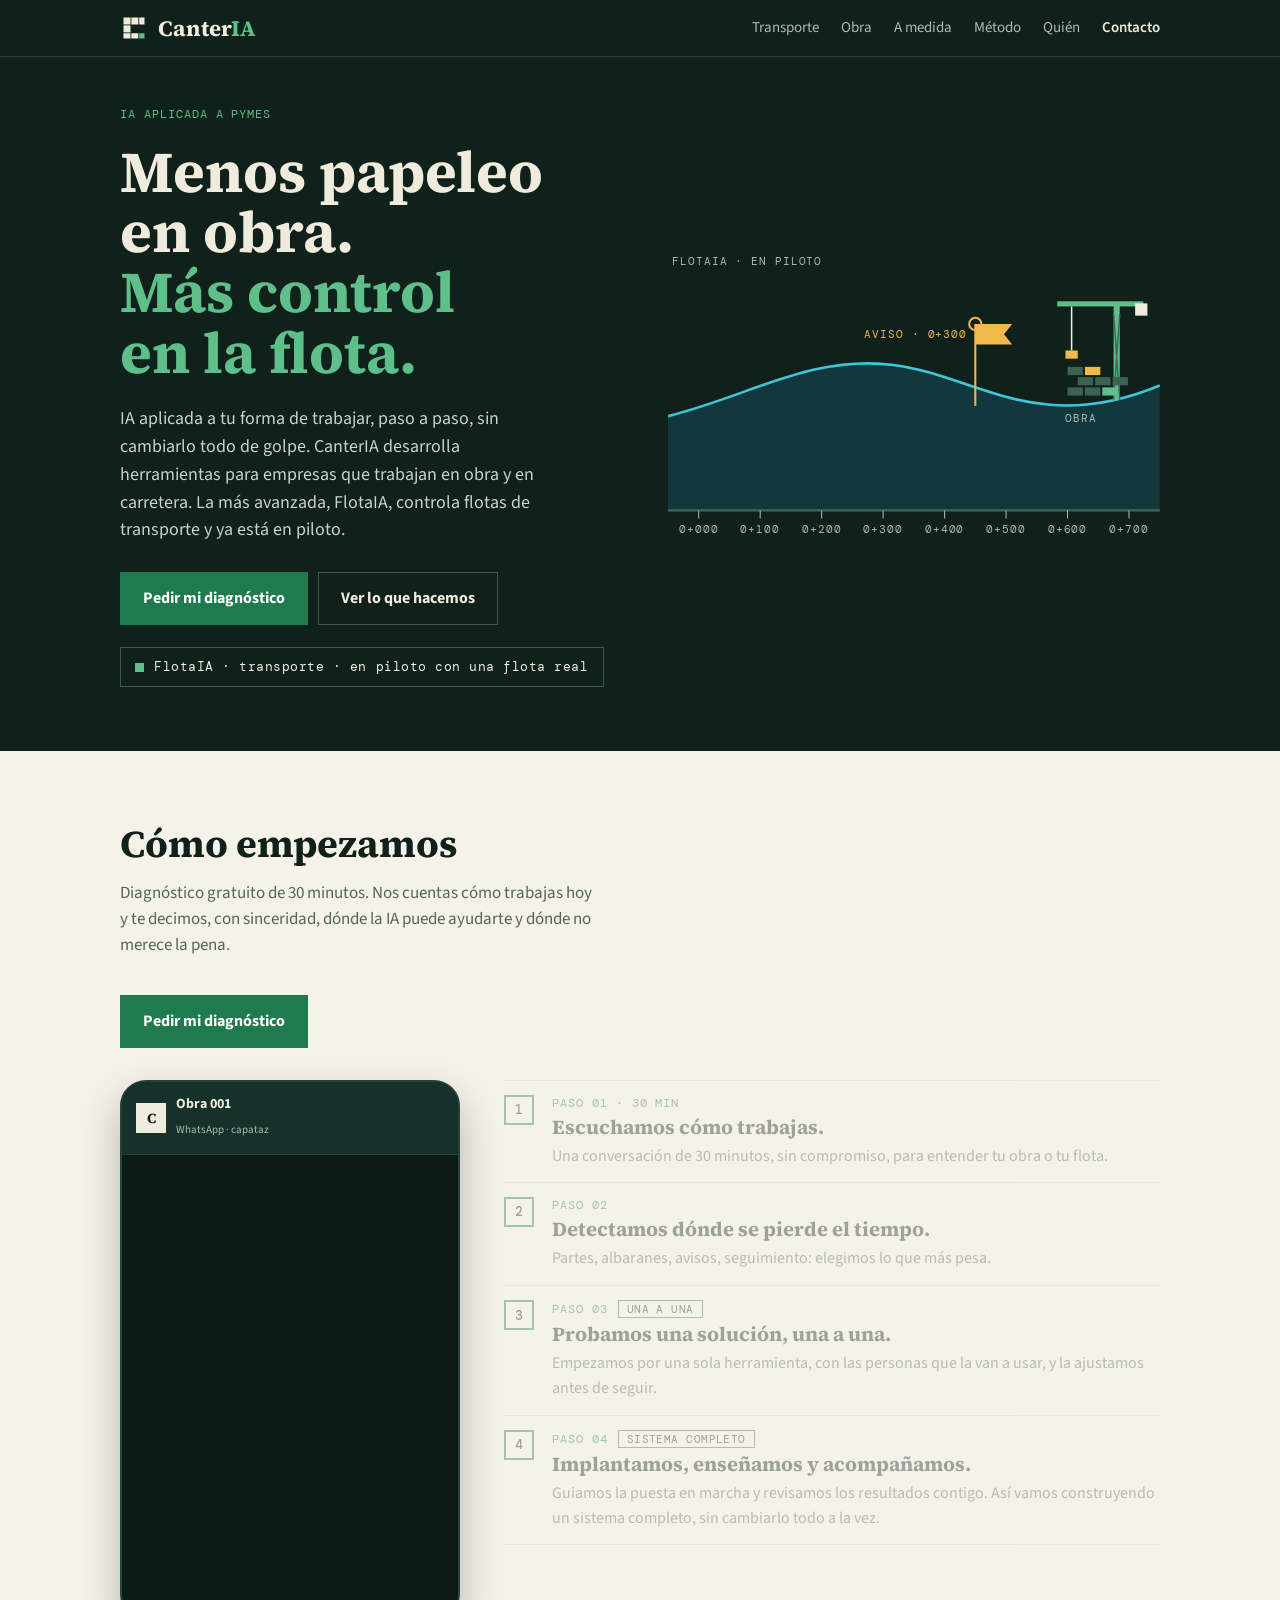
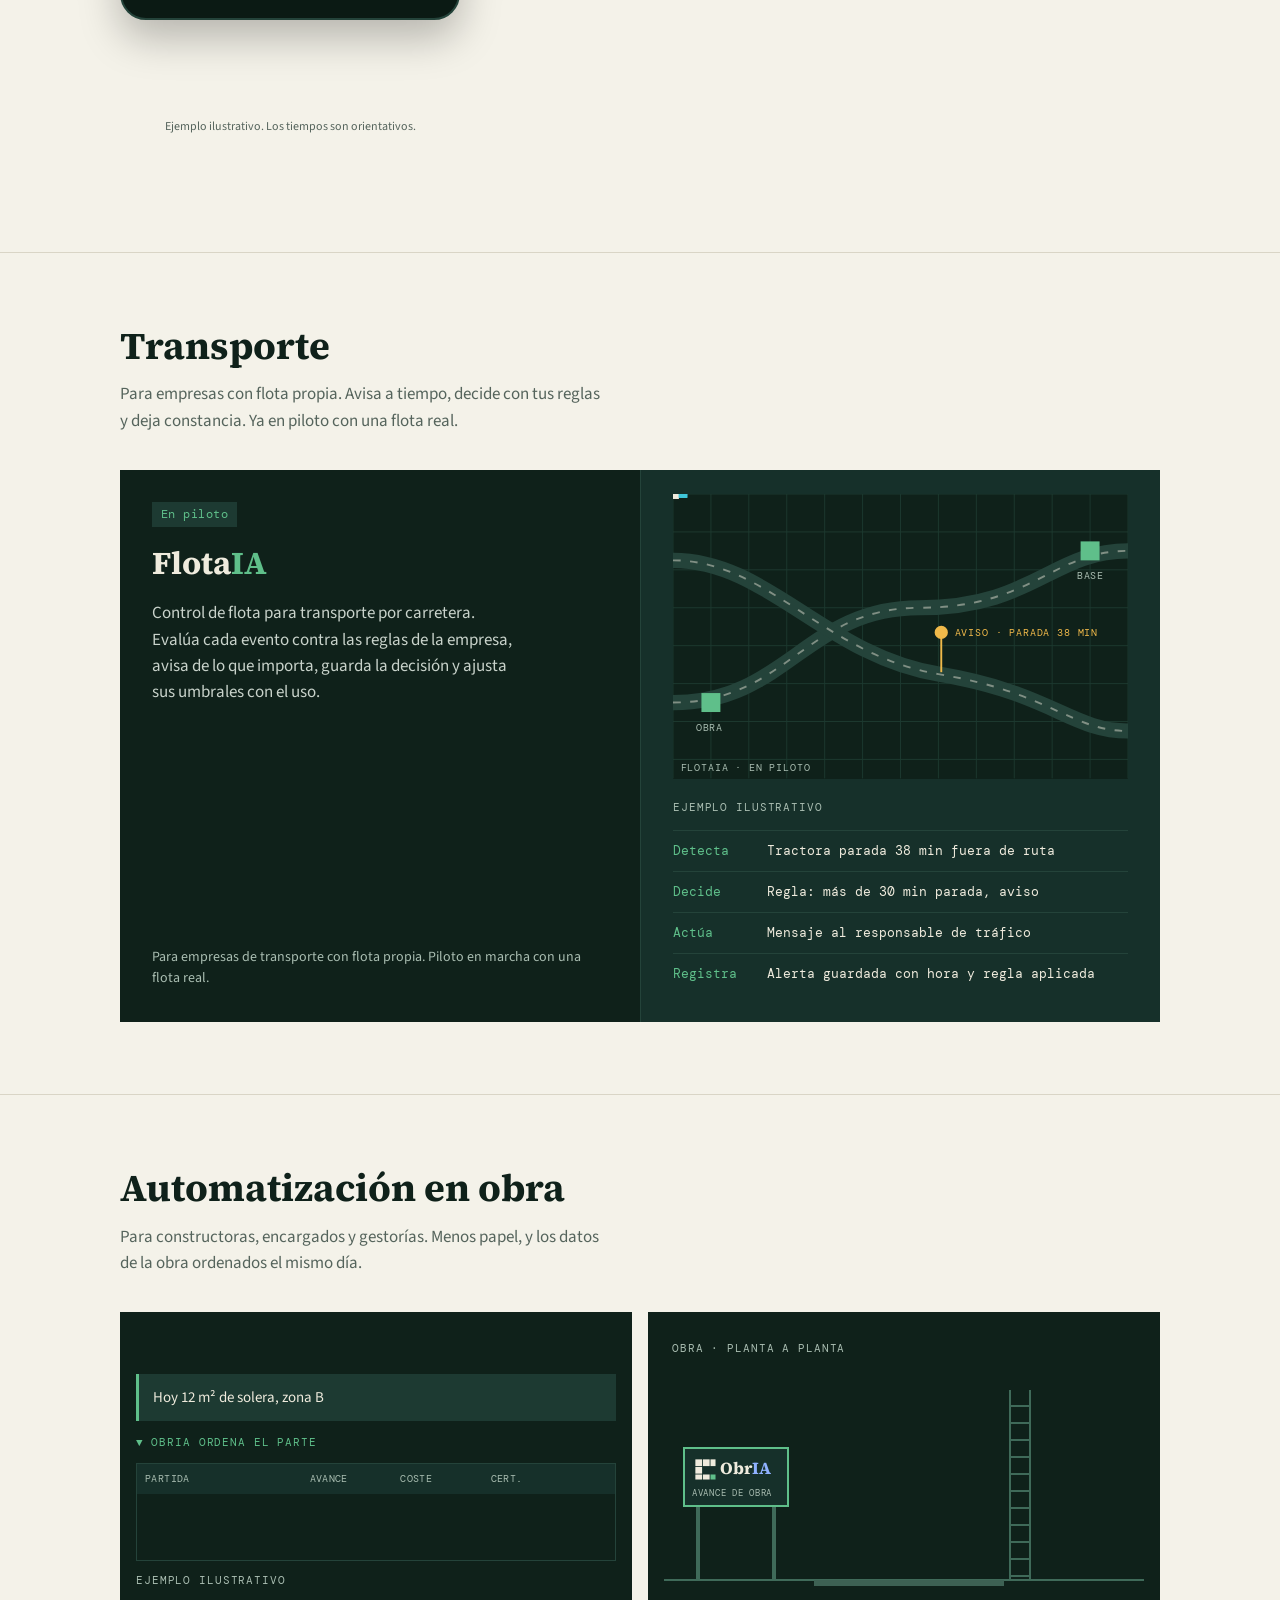
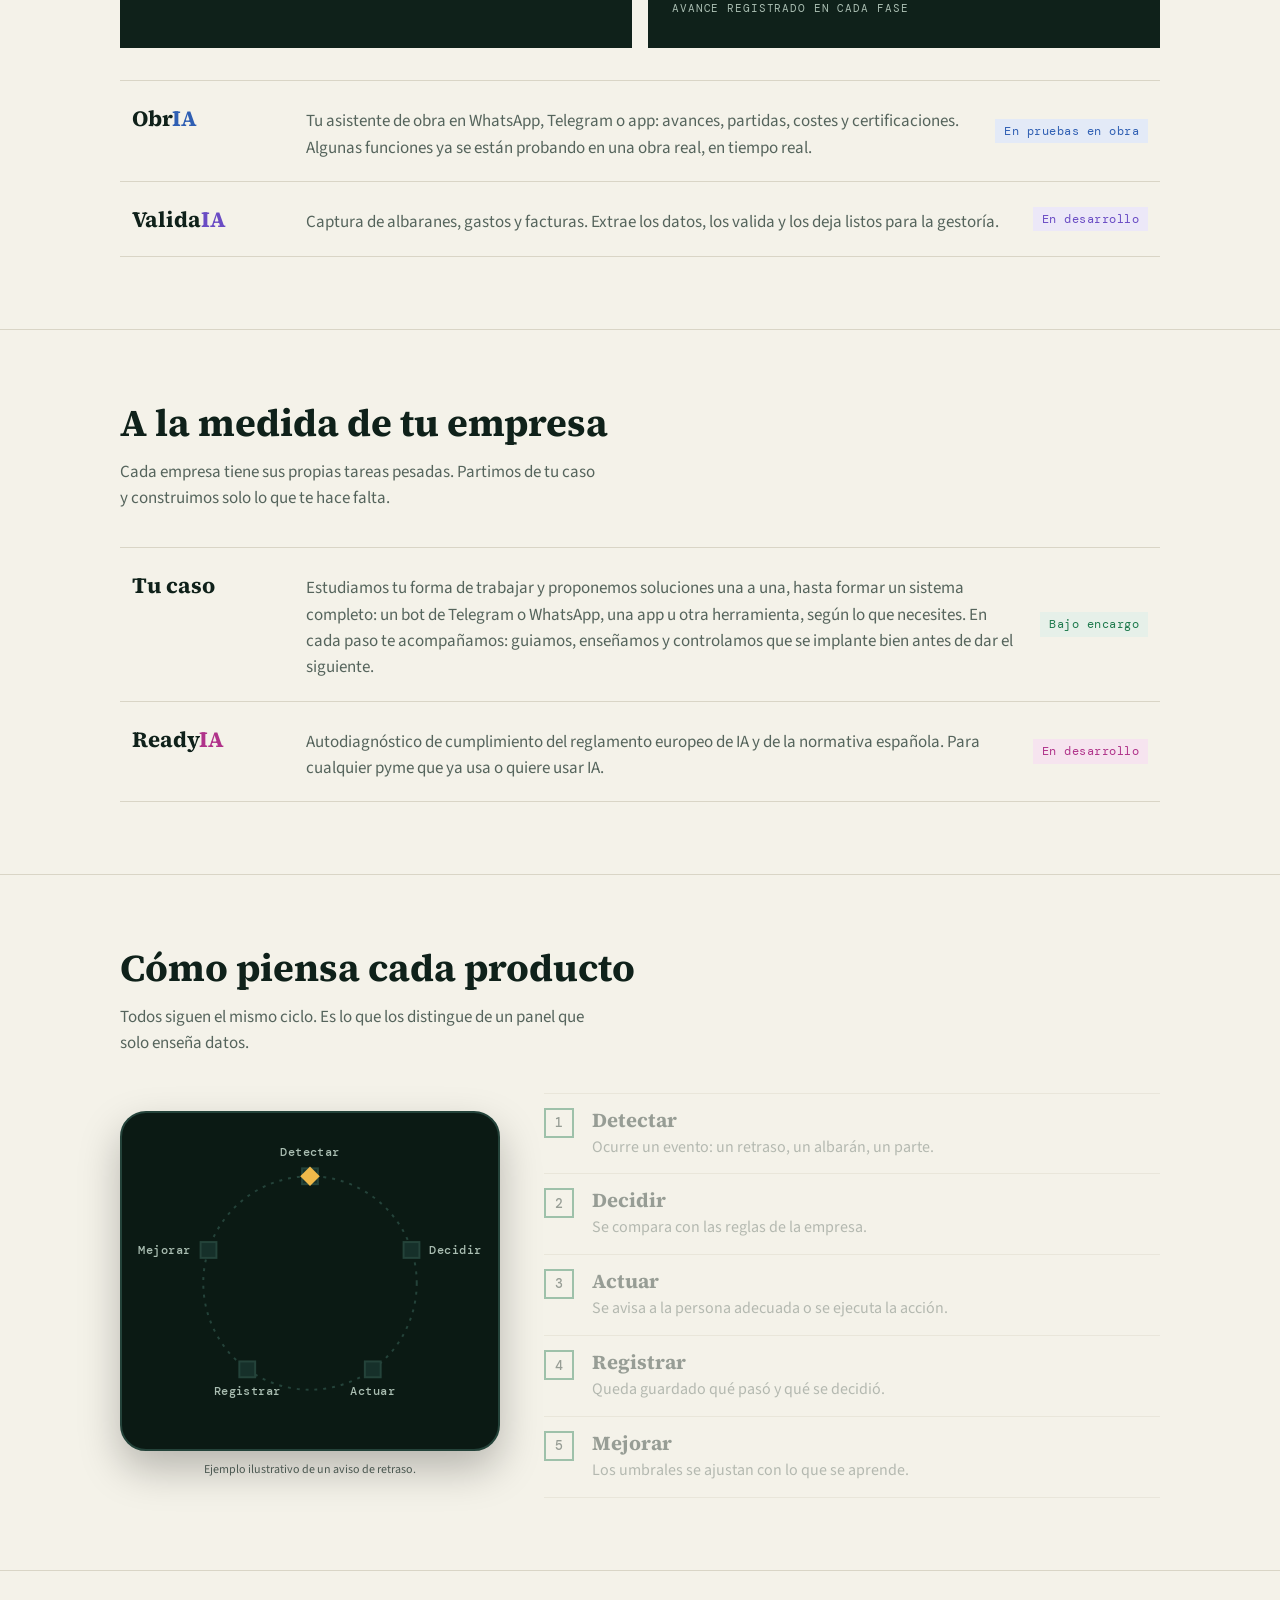
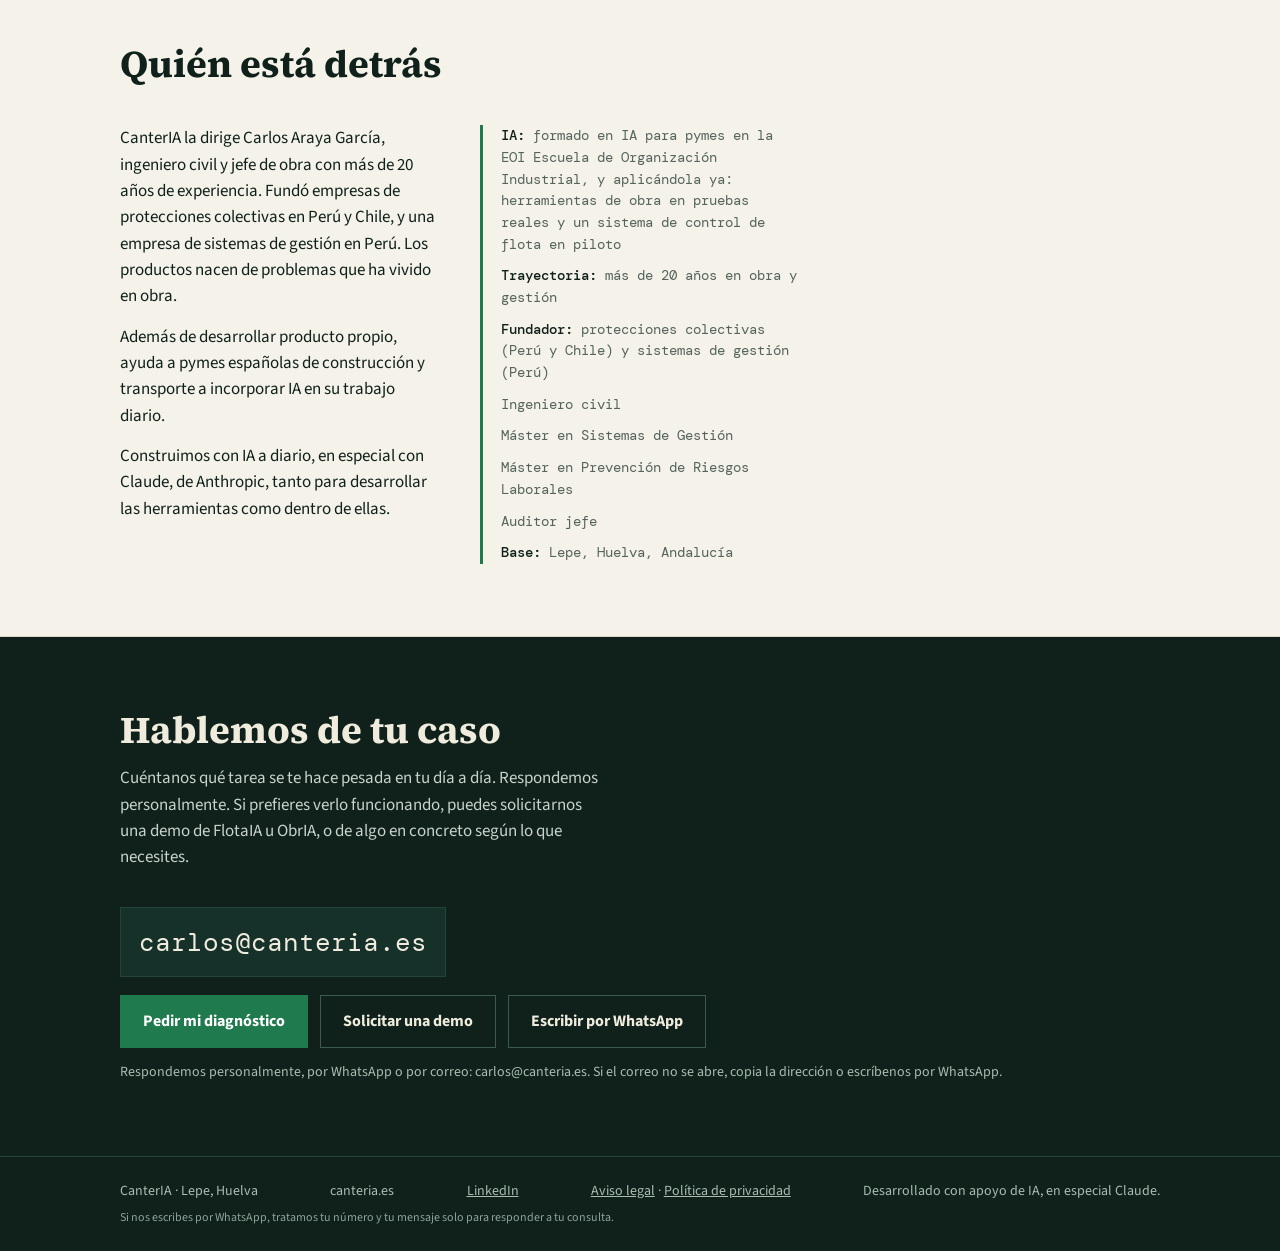
==== commit 059fd4df: "Web: enlace a la página de empresa de LinkedIn en el pie y en los datos estructurados Co-Authored-By" ====
--- a/index.html
+++ b/index.html
@@ -28,7 +28,7 @@
 <link rel="stylesheet" href="fonts/fonts.css">
 <script type="application/ld+json">
 {"@context":"https://schema.org","@graph":[
-{"@type":"Organization","@id":"https://canteria.es/#org","name":"CanterIA","url":"https://canteria.es/","logo":"https://canteria.es/og.png","email":"carlos@canteria.es","description":"Inteligencia artificial aplicada a pymes de construcción y transporte.","address":{"@type":"PostalAddress","addressLocality":"Lepe","addressRegion":"Huelva","addressCountry":"ES"},"founder":{"@type":"Person","name":"Carlos Araya García","jobTitle":"Ingeniero civil"}},
+{"@type":"Organization","@id":"https://canteria.es/#org","name":"CanterIA","url":"https://canteria.es/","logo":"https://canteria.es/og.png","email":"carlos@canteria.es","description":"Inteligencia artificial aplicada a pymes de construcción y transporte.","sameAs":["https://www.linkedin.com/company/canteria/"],"address":{"@type":"PostalAddress","addressLocality":"Lepe","addressRegion":"Huelva","addressCountry":"ES"},"founder":{"@type":"Person","name":"Carlos Araya García","jobTitle":"Ingeniero civil"}},
 {"@type":"WebSite","@id":"https://canteria.es/#web","url":"https://canteria.es/","name":"CanterIA","inLanguage":"es-ES","publisher":{"@id":"https://canteria.es/#org"}}
 ]}
 </script>
@@ -530,6 +530,7 @@
   <div class="wrap">
     <span>CanterIA · Lepe, Huelva</span>
     <span>canteria.es</span>
+    <span><a href="https://www.linkedin.com/company/canteria/" target="_blank" rel="noopener noreferrer">LinkedIn</a></span>
     <span><a href="aviso-legal.html">Aviso legal</a> · <a href="politica-privacidad.html">Política de privacidad</a></span>
     <span>Desarrollado con apoyo de IA, en especial Claude.</span>
     <small class="wa-legal">Si nos escribes por WhatsApp, tratamos tu número y tu mensaje solo para responder a tu consulta.</small>
